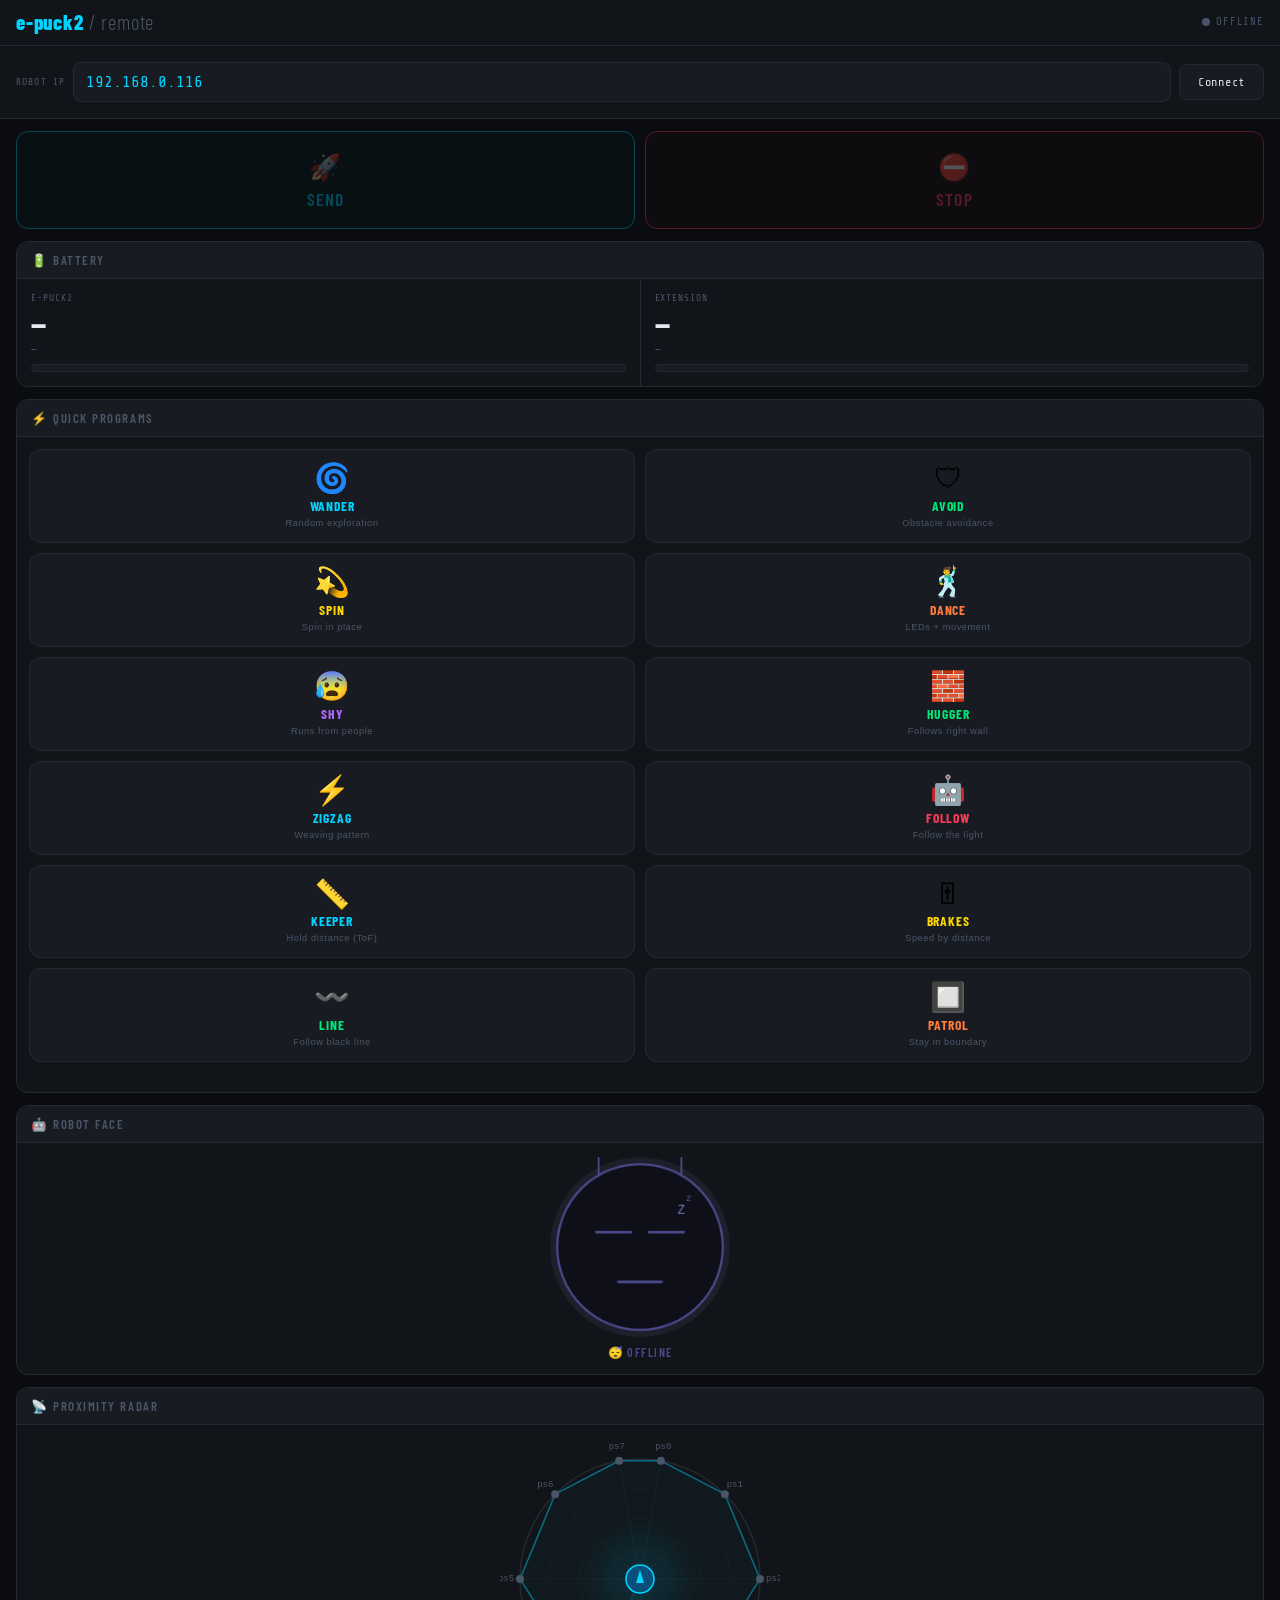
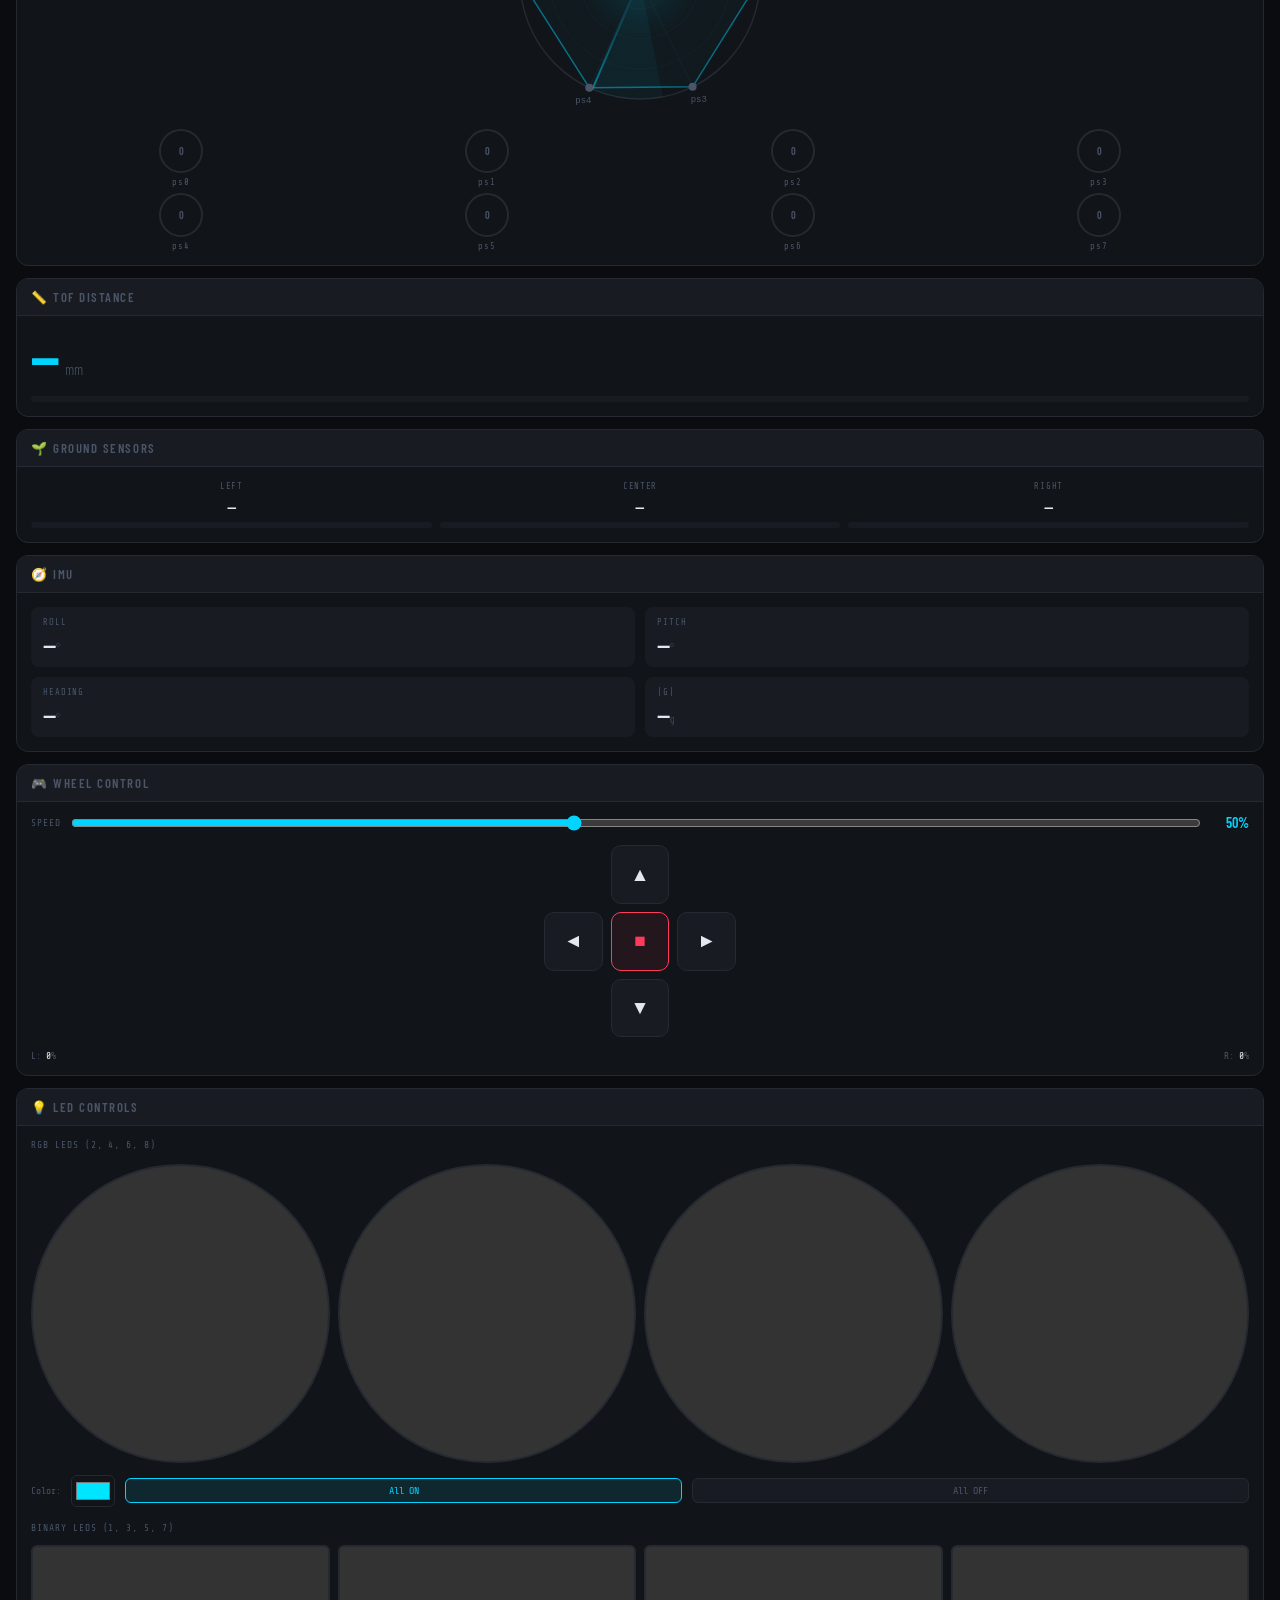
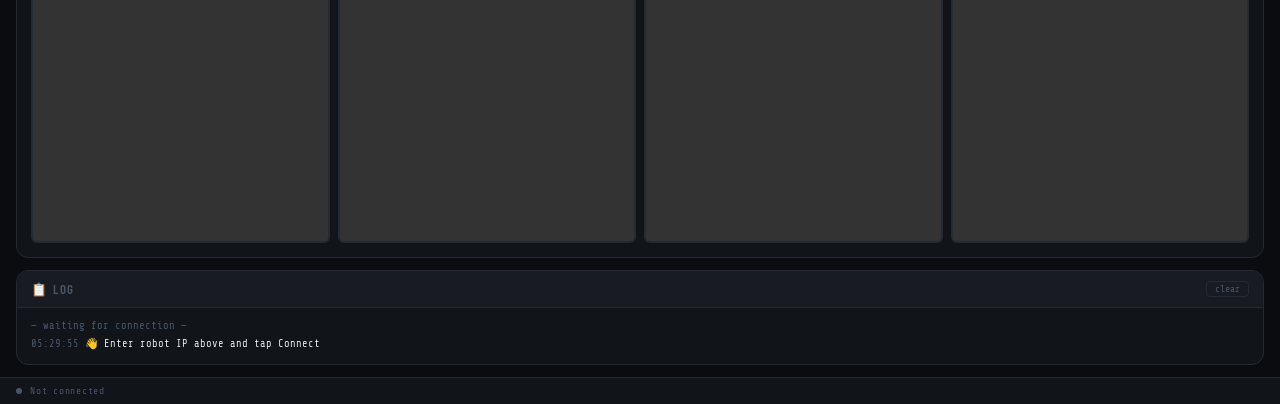
==== robot/blocky/mobile.html @ 59d9efe3 "Initial upload: robot code, poster and QR labels" ====
<!DOCTYPE html>
<html lang="en">
<head>
<meta charset="UTF-8">
<meta name="viewport" content="width=device-width, initial-scale=1.0, maximum-scale=1.0, user-scalable=no">
<meta name="mobile-web-app-capable" content="yes">
<title>e-puck2 Remote</title>
<link href="https://fonts.googleapis.com/css2?family=Share+Tech+Mono&family=Barlow+Condensed:wght@300;600;800&display=swap" rel="stylesheet">
<style>
  *, *::before, *::after { box-sizing: border-box; margin: 0; padding: 0; }

  :root {
    --bg:       #0a0c0f;
    --panel:    #111418;
    --panel2:   #181c22;
    --border:   #252a32;
    --text:     #e2e8f0;
    --muted:    #4a5568;
    --accent:   #00d4ff;
    --green:    #00e87a;
    --red:      #ff3b5c;
    --yellow:   #ffd600;
    --orange:   #ff7c3a;
    --mono:     'Share Tech Mono', monospace;
    --display:  'Barlow Condensed', sans-serif;
  }

  html, body {
    background: var(--bg);
    color: var(--text);
    font-family: var(--mono);
    min-height: 100vh;
    overflow-x: hidden;
    -webkit-tap-highlight-color: transparent;
  }

  /* ── Header ── */
  header {
    background: var(--panel);
    border-bottom: 1px solid var(--border);
    padding: 12px 16px;
    display: flex;
    align-items: center;
    gap: 10px;
    position: sticky;
    top: 0;
    z-index: 100;
  }
  .logo {
    font-family: var(--display);
    font-weight: 800;
    font-size: 1.3rem;
    color: var(--accent);
    letter-spacing: 0.04em;
    line-height: 1;
  }
  .logo span { color: var(--muted); font-weight: 300; }
  .header-status {
    margin-left: auto;
    display: flex;
    align-items: center;
    gap: 6px;
    font-size: 0.65rem;
    color: var(--muted);
    letter-spacing: 0.08em;
  }
  .status-dot {
    width: 8px; height: 8px;
    border-radius: 50%;
    background: var(--muted);
    transition: background 0.3s;
  }
  .status-dot.connected { background: var(--green); box-shadow: 0 0 6px var(--green); }
  .status-dot.connecting { background: var(--yellow); animation: pulse 0.8s infinite; }
  .status-dot.error { background: var(--red); }

  @keyframes pulse { 0%,100%{opacity:1} 50%{opacity:0.3} }

  /* ── Connect section ── */
  .connect-section {
    padding: 16px;
    background: var(--panel);
    border-bottom: 1px solid var(--border);
  }
  .ip-row {
    display: flex;
    gap: 8px;
    align-items: center;
  }
  .ip-label {
    font-size: 0.6rem;
    color: var(--muted);
    letter-spacing: 0.12em;
    text-transform: uppercase;
    white-space: nowrap;
  }
  .ip-input {
    flex: 1;
    background: var(--panel2);
    border: 1px solid var(--border);
    color: var(--accent);
    font-family: var(--mono);
    font-size: 1rem;
    padding: 10px 12px;
    border-radius: 8px;
    outline: none;
    min-width: 0;
  }
  .ip-input:focus { border-color: var(--accent); }

  .connect-btn {
    padding: 10px 18px;
    border-radius: 8px;
    border: 1px solid var(--border);
    background: var(--panel2);
    color: var(--text);
    font-family: var(--mono);
    font-size: 0.75rem;
    cursor: pointer;
    white-space: nowrap;
    transition: all 0.15s;
    letter-spacing: 0.06em;
  }
  .connect-btn:active { transform: scale(0.96); }
  .connect-btn.connected {
    background: rgba(0,232,122,0.12);
    border-color: var(--green);
    color: var(--green);
  }
  .connect-btn.connecting {
    background: rgba(255,214,0,0.1);
    border-color: var(--yellow);
    color: var(--yellow);
  }
  .connect-btn.error {
    background: rgba(255,59,92,0.1);
    border-color: var(--red);
    color: var(--red);
  }

  /* ── Main content ── */
  .main { padding: 12px 16px; display: flex; flex-direction: column; gap: 12px; }

  /* ── Action buttons ── */
  .action-row {
    display: grid;
    grid-template-columns: 1fr 1fr;
    gap: 10px;
  }
  .action-btn {
    padding: 18px 12px;
    border-radius: 12px;
    border: 1px solid var(--border);
    background: var(--panel);
    color: var(--text);
    font-family: var(--display);
    font-weight: 600;
    font-size: 1.1rem;
    letter-spacing: 0.06em;
    text-transform: uppercase;
    cursor: pointer;
    display: flex;
    flex-direction: column;
    align-items: center;
    gap: 6px;
    transition: all 0.12s;
    -webkit-tap-highlight-color: transparent;
  }
  .action-btn:active { transform: scale(0.95); }
  .action-btn .icon { font-size: 1.6rem; }
  .action-btn.send {
    background: rgba(0,212,255,0.08);
    border-color: var(--accent);
    color: var(--accent);
  }
  .action-btn.stop {
    background: rgba(255,59,92,0.08);
    border-color: var(--red);
    color: var(--red);
  }
  .action-btn.run {
    background: rgba(0,232,122,0.08);
    border-color: var(--green);
    color: var(--green);
  }
  .action-btn:disabled {
    opacity: 0.3;
    pointer-events: none;
  }

  /* ── Section card ── */
  .card {
    background: var(--panel);
    border: 1px solid var(--border);
    border-radius: 12px;
    overflow: hidden;
  }
  .card-header {
    padding: 10px 14px;
    background: var(--panel2);
    border-bottom: 1px solid var(--border);
    font-family: var(--display);
    font-weight: 600;
    font-size: 0.8rem;
    letter-spacing: 0.12em;
    text-transform: uppercase;
    color: var(--muted);
    display: flex;
    align-items: center;
    gap: 8px;
  }
  .card-header .live-badge {
    margin-left: auto;
    font-size: 0.55rem;
    padding: 2px 6px;
    border-radius: 4px;
    background: rgba(0,232,122,0.15);
    color: var(--green);
    border: 1px solid rgba(0,232,122,0.3);
    letter-spacing: 0.1em;
    display: none;
  }
  .card-header .live-badge.visible { display: block; }

  /* ── Battery ── */
  .battery-row {
    display: grid;
    grid-template-columns: 1fr 1fr;
    gap: 1px;
    background: var(--border);
  }
  .battery-cell {
    background: var(--panel);
    padding: 14px;
    display: flex;
    flex-direction: column;
    gap: 8px;
  }
  .battery-label {
    font-size: 0.6rem;
    color: var(--muted);
    letter-spacing: 0.1em;
    text-transform: uppercase;
  }
  .battery-bar-wrap {
    height: 8px;
    background: var(--panel2);
    border-radius: 4px;
    overflow: hidden;
    border: 1px solid var(--border);
  }
  .battery-bar {
    height: 100%;
    border-radius: 4px;
    transition: width 0.5s, background 0.5s;
    background: var(--green);
  }
  .battery-pct {
    font-family: var(--display);
    font-weight: 800;
    font-size: 1.6rem;
    line-height: 1;
    color: var(--text);
  }
  .battery-volt {
    font-size: 0.65rem;
    color: var(--muted);
  }

  /* ── Proximity sensors ── */
  .ps-grid {
    padding: 14px;
    display: grid;
    grid-template-columns: repeat(4, 1fr);
    gap: 8px;
  }
  .ps-cell {
    display: flex;
    flex-direction: column;
    align-items: center;
    gap: 4px;
  }
  .ps-label {
    font-size: 0.55rem;
    color: var(--muted);
    letter-spacing: 0.08em;
  }
  .ps-ring {
    width: 44px; height: 44px;
    border-radius: 50%;
    border: 2px solid var(--border);
    display: flex;
    align-items: center;
    justify-content: center;
    font-size: 0.65rem;
    font-family: var(--display);
    font-weight: 600;
    transition: border-color 0.2s, background 0.2s, color 0.2s, box-shadow 0.2s;
    color: var(--muted);
    position: relative;
  }
  .ps-ring.low  {
    border-color: var(--border);
    color: var(--muted);
    background: transparent;
  }
  .ps-ring.med  {
    border-color: var(--yellow);
    color: var(--yellow);
    background: rgba(255,214,0,0.08);
    box-shadow: 0 0 8px rgba(255,214,0,0.25);
  }
  .ps-ring.high {
    border-color: var(--red);
    color: var(--red);
    background: rgba(255,59,92,0.15);
    box-shadow: 0 0 12px rgba(255,59,92,0.4);
  }

  /* ── ToF ── */
  .tof-display {
    padding: 16px 14px;
    display: flex;
    align-items: baseline;
    gap: 6px;
  }
  .tof-value {
    font-family: var(--display);
    font-weight: 800;
    font-size: 3rem;
    line-height: 1;
    color: var(--accent);
    transition: color 0.3s;
  }
  .tof-value.near { color: var(--red); }
  .tof-value.mid  { color: var(--yellow); }
  .tof-unit {
    font-size: 0.9rem;
    color: var(--muted);
    font-family: var(--display);
    font-weight: 300;
  }
  .tof-bar-wrap {
    margin: 0 14px 14px;
    height: 6px;
    background: var(--panel2);
    border-radius: 3px;
    overflow: hidden;
  }
  .tof-bar {
    height: 100%;
    border-radius: 3px;
    background: var(--accent);
    transition: width 0.2s, background 0.2s;
  }

  /* ── IMU ── */
  .imu-grid {
    padding: 14px;
    display: grid;
    grid-template-columns: 1fr 1fr;
    gap: 10px;
  }
  .imu-cell {
    background: var(--panel2);
    border-radius: 8px;
    padding: 10px 12px;
  }
  .imu-cell-label {
    font-size: 0.55rem;
    color: var(--muted);
    letter-spacing: 0.1em;
    text-transform: uppercase;
    margin-bottom: 4px;
  }
  .imu-cell-val {
    font-family: var(--display);
    font-weight: 600;
    font-size: 1.4rem;
    color: var(--text);
  }
  .imu-cell-val span { font-size: 0.7rem; color: var(--muted); font-weight: 300; }

  /* ── Log ── */
  .log-body {
    padding: 10px 14px;
    font-size: 0.65rem;
    line-height: 1.7;
    max-height: 160px;
    overflow-y: auto;
    color: var(--muted);
  }
  .log-body .log-info   { color: var(--text); }
  .log-body .log-action { color: var(--accent); }
  .log-body .log-warn   { color: var(--red); }
  .log-body .log-ts     { color: var(--muted); margin-right: 6px; }

  /* ── Ground sensors ── */
  .ground-row {
    padding: 14px;
    display: grid;
    grid-template-columns: 1fr 1fr 1fr;
    gap: 8px;
  }
  .ground-cell {
    display: flex;
    flex-direction: column;
    align-items: center;
    gap: 6px;
  }
  .ground-label {
    font-size: 0.55rem;
    color: var(--muted);
    letter-spacing: 0.08em;
    text-transform: uppercase;
  }
  .ground-bar-wrap {
    width: 100%;
    height: 6px;
    background: var(--panel2);
    border-radius: 3px;
    overflow: hidden;
  }
  .ground-bar { height: 100%; border-radius: 3px; background: var(--accent); transition: width 0.2s; }
  .ground-val {
    font-family: var(--display);
    font-weight: 600;
    font-size: 1rem;
    color: var(--text);
  }

  /* ── Status bar ── */
  .status-bar {
    background: var(--panel);
    border-top: 1px solid var(--border);
    padding: 8px 16px;
    font-size: 0.6rem;
    color: var(--muted);
    letter-spacing: 0.08em;
    display: flex;
    align-items: center;
    gap: 8px;
    position: sticky;
    bottom: 0;
  }
  .status-bar .status-text { flex: 1; }
  .status-bar.running { color: var(--green); border-top-color: rgba(0,232,122,0.3); }
  .status-bar.error   { color: var(--red);   border-top-color: rgba(255,59,92,0.3); }

  /* ── Robot SVG indicator ── */
  .robot-viz {
    padding: 14px;
    display: flex;
    justify-content: center;
  }
  .robot-viz svg { width: 120px; height: 120px; }

  /* ── LED circles ── */
  .led-circle {
    width: 100%;
    aspect-ratio: 1;
    border-radius: 50%;
    background: var(--lc);
    border: 2px solid var(--border);
    cursor: pointer;
    transition: background 0.15s, box-shadow 0.15s, transform 0.1s;
    position: relative;
  }
  .led-circle:active { transform: scale(0.9); }
  .led-circle.on {
    border-color: var(--lc);
    box-shadow: 0 0 14px var(--lc), 0 0 4px var(--lc);
  }
  .led-bin { border-radius: 6px; }

  /* ── Tuning panel ── */
  .trow {
    margin-bottom: 10px;
  }
  .tlabel {
    font-size: 0.62rem;
    color: var(--text);
    letter-spacing: 0.06em;
    margin-bottom: 3px;
    display: flex;
    justify-content: space-between;
    align-items: center;
  }
  .tval {
    font-family: var(--display);
    font-weight: 700;
    color: #00e87a;
    font-size: 0.8rem;
  }
  .tslider {
    width: 100%;
    accent-color: #00e87a;
    margin: 2px 0;
  }
  .thint {
    font-size: 0.55rem;
    color: var(--muted);
    letter-spacing: 0.06em;
  }

  /* ── Quick program buttons ── */
  .qbtn {
    background: var(--panel2);
    border: 1px solid var(--border);
    border-radius: 12px;
    padding: 14px 10px;
    cursor: pointer;
    display: flex;
    flex-direction: column;
    align-items: center;
    gap: 4px;
    transition: all 0.12s;
    -webkit-tap-highlight-color: transparent;
    position: relative;
    overflow: hidden;
  }
  .qbtn::before {
    content: '';
    position: absolute;
    inset: 0;
    background: var(--qc);
    opacity: 0;
    transition: opacity 0.12s;
    border-radius: 12px;
  }
  .qbtn:active::before { opacity: 0.12; }
  .qbtn:active { transform: scale(0.95); border-color: var(--qc); }
  .qbtn.running { border-color: var(--qc); box-shadow: 0 0 12px rgba(from var(--qc) r g b / 0.3); }
  .qicon {
    font-size: 1.8rem;
    line-height: 1;
  }
  .qname {
    font-family: var(--display);
    font-weight: 700;
    font-size: 0.85rem;
    letter-spacing: 0.06em;
    color: var(--qc);
    text-transform: uppercase;
  }
  .qdesc {
    font-size: 0.58rem;
    color: var(--muted);
    letter-spacing: 0.06em;
  }

  /* ── D-pad ── */
  .dpad-btn {
    width: 100%; aspect-ratio: 1;
    border-radius: 10px;
    border: 1px solid var(--border);
    background: var(--panel2);
    color: var(--text);
    font-size: 1.2rem;
    cursor: pointer;
    display: flex; align-items: center; justify-content: center;
    transition: all 0.08s;
    -webkit-tap-highlight-color: transparent;
    user-select: none;
  }
  .dpad-btn:active, .dpad-btn.active {
    background: rgba(0,212,255,0.15);
    border-color: var(--accent);
    color: var(--accent);
    transform: scale(0.93);
  }
  .dpad-stop {
    background: rgba(255,59,92,0.08);
    border-color: var(--red);
    color: var(--red);
  }
  .dpad-stop:active {
    background: rgba(255,59,92,0.25);
    border-color: var(--red);
    color: var(--red);
  }
  ::-webkit-scrollbar { width: 3px; }
  ::-webkit-scrollbar-track { background: transparent; }
  ::-webkit-scrollbar-thumb { background: var(--border); border-radius: 2px; }
</style>
</head>
<body>

<header>

  <div>
    <div class="logo">e-puck2 <span>/ remote</span></div>
  </div>
  <div class="header-status">
    <div class="status-dot" id="hdrDot"></div>
    <span id="hdrLabel">OFFLINE</span>
  </div>
</header>

<div class="connect-section">
  <div class="ip-row">
    <span class="ip-label">Robot IP</span>
    <input class="ip-input" id="ipInput" type="text" inputmode="numeric"
           value="192.168.0.116" placeholder="192.168.0.x" />
    <button class="connect-btn" id="connectBtn" onclick="toggleConnect()">Connect</button>
  </div>
</div>

<div class="main">

  <!-- Action buttons -->
  <div class="action-row">
    <button class="action-btn send" id="sendBtn" onclick="sendProgram()" disabled>
      <span class="icon">🚀</span>Send
    </button>
    <button class="action-btn stop" id="stopBtn" onclick="stopRobot()" disabled>
      <span class="icon">⛔</span>Stop
    </button>
  </div>

  <!-- Battery -->
  <div class="card">
    <div class="card-header">
      🔋 Battery
      <span class="live-badge" id="batLive">LIVE</span>
    </div>
    <div class="battery-row">
      <div class="battery-cell">
        <div class="battery-label">e-puck2</div>
        <div class="battery-pct" id="batEpuckPct">—</div>
        <div class="battery-volt" id="batEpuckV">—</div>
        <div class="battery-bar-wrap">
          <div class="battery-bar" id="batEpuckBar" style="width:0%"></div>
        </div>
      </div>
      <div class="battery-cell">
        <div class="battery-label">Extension</div>
        <div class="battery-pct" id="batExtPct">—</div>
        <div class="battery-volt" id="batExtV">—</div>
        <div class="battery-bar-wrap">
          <div class="battery-bar" id="batExtBar" style="width:0%"></div>
        </div>
      </div>
    </div>
  </div>

  <!-- Quick programs -->
  <div class="card">
    <div class="card-header">⚡ Quick Programs</div>
    <div style="padding:12px;display:grid;grid-template-columns:1fr 1fr;gap:10px;">

      <button class="qbtn" onclick="quickRun('wander')" style="--qc:#00d4ff;">
        <span class="qicon">🌀</span>
        <span class="qname">Wander</span>
        <span class="qdesc">Random exploration</span>
      </button>

      <button class="qbtn" onclick="quickRun('avoid')" style="--qc:#00e87a;">
        <span class="qicon">🛡</span>
        <span class="qname">Avoid</span>
        <span class="qdesc">Obstacle avoidance</span>
      </button>

      <button class="qbtn" onclick="quickRun('spin')" style="--qc:#ffd600;">
        <span class="qicon">💫</span>
        <span class="qname">Spin</span>
        <span class="qdesc">Spin in place</span>
      </button>

      <button class="qbtn" onclick="quickRun('dance')" style="--qc:#ff7c3a;">
        <span class="qicon">🕺</span>
        <span class="qname">Dance</span>
        <span class="qdesc">LEDs + movement</span>
      </button>

      <button class="qbtn" onclick="quickRun('shy')" style="--qc:#b06bff;">
        <span class="qicon">😰</span>
        <span class="qname">Shy</span>
        <span class="qdesc">Runs from people</span>
      </button>

      <button class="qbtn" onclick="quickRun('hugger')" style="--qc:#00e87a;">
        <span class="qicon">🧱</span>
        <span class="qname">Hugger</span>
        <span class="qdesc">Follows right wall</span>
      </button>

      <button class="qbtn" onclick="quickRun('zigzag')" style="--qc:#00d4ff;">
        <span class="qicon">⚡</span>
        <span class="qname">Zigzag</span>
        <span class="qdesc">Weaving pattern</span>
      </button>

      <button class="qbtn" onclick="quickRun('follow')" style="--qc:#ff3b5c;">
        <span class="qicon">🤖</span>
        <span class="qname">Follow</span>
        <span class="qdesc">Follow the light</span>
      </button>

      <button class="qbtn" onclick="quickRun('distance_keeper')" style="--qc:#00d4ff;">
        <span class="qicon">📏</span>
        <span class="qname">Keeper</span>
        <span class="qdesc">Hold distance (ToF)</span>
      </button>

      <button class="qbtn" onclick="quickRun('speed_controller')" style="--qc:#ffd600;">
        <span class="qicon">🎚</span>
        <span class="qname">Brakes</span>
        <span class="qdesc">Speed by distance</span>
      </button>

      <button class="qbtn" onclick="quickRun('line_follower')" style="--qc:#00e87a;">
        <span class="qicon">〰️</span>
        <span class="qname">Line</span>
        <span class="qdesc">Follow black line</span>
      </button>

      <button class="qbtn" onclick="quickRun('boundary_patrol')" style="--qc:#ff7c3a;">
        <span class="qicon">🔲</span>
        <span class="qname">Patrol</span>
        <span class="qdesc">Stay in boundary</span>
      </button>

    </div>

    <!-- Hugger tuning panel — shown when hugger is active -->
    <div id="huggerTuning" style="margin:0 12px 12px;background:var(--panel2);border:1px solid rgba(0,232,122,0.25);border-radius:10px;padding:12px;display:none;">
      <div style="font-family:var(--display);font-weight:700;font-size:0.7rem;color:#00e87a;letter-spacing:0.1em;margin-bottom:10px;">🧱 HUGGER TUNING</div>

      <div class="trow">
        <div class="tlabel">Detection Threshold <span class="tval" id="vWallFound">180</span></div>
        <input type="range" class="tslider" id="sWallFound" min="50" max="600" value="180"
          oninput="document.getElementById('vWallFound').textContent=this.value">
        <div class="thint">ps[2] value to detect wall — lower = more sensitive</div>
      </div>

      <div class="trow">
        <div class="tlabel">Turn Speed <span class="tval" id="vTurnSpeed">55</span>%</div>
        <input type="range" class="tslider" id="sTurnSpeed" min="20" max="90" value="55"
          oninput="document.getElementById('vTurnSpeed').textContent=this.value">
        <div class="thint">speed during turns — lower = smoother corners</div>
      </div>

      <button onclick="restartHugger()"
        style="margin-top:10px;width:100%;background:rgba(0,232,122,0.1);border:1px solid #00e87a;
               color:#00e87a;font-family:var(--mono);font-size:0.7rem;padding:9px;border-radius:8px;cursor:pointer;letter-spacing:0.06em;">
        ▶ RESTART WITH NEW VALUES
      </button>
    </div>

    <div id="qprogStatus" style="padding:0 12px 12px;font-size:0.62rem;color:var(--muted);min-height:18px;"></div>
  </div>

  <!-- Robot face -->
  <div class="card">
    <div class="card-header">🤖 Robot Face</div>
    <div style="padding:14px;display:flex;flex-direction:column;align-items:center;gap:8px;">
      <canvas id="faceCanvas" width="200" height="200" style="width:180px;height:180px;"></canvas>
      <div id="faceMoodLabel" style="font-family:var(--display);font-weight:600;font-size:0.75rem;letter-spacing:0.12em;text-transform:uppercase;color:var(--muted);">IDLE</div>
    </div>
  </div>

  <!-- Radar view -->
  <div class="card">
    <div class="card-header">
      📡 Proximity Radar
      <span class="live-badge" id="psLive">LIVE</span>
    </div>
    <div style="padding:14px;display:flex;flex-direction:column;align-items:center;gap:10px;">
      <canvas id="radarCanvas" width="280" height="280" style="width:100%;max-width:280px;"></canvas>
      <!-- Raw values below radar -->
      <div id="psGrid" style="display:grid;grid-template-columns:repeat(4,1fr);gap:6px;width:100%;"></div>
    </div>
  </div>

  <!-- ToF -->
  <div class="card">
    <div class="card-header">
      📏 ToF Distance
      <span class="live-badge" id="tofLive">LIVE</span>
    </div>
    <div class="tof-display">
      <div class="tof-value" id="tofVal">—</div>
      <div class="tof-unit">mm</div>
    </div>
    <div class="tof-bar-wrap">
      <div class="tof-bar" id="tofBar" style="width:0%"></div>
    </div>
  </div>

  <!-- Ground sensors -->
  <div class="card">
    <div class="card-header">
      🌱 Ground Sensors
      <span class="live-badge" id="gsLive">LIVE</span>
    </div>
    <div class="ground-row">
      <div class="ground-cell">
        <div class="ground-label">Left</div>
        <div class="ground-val" id="gsL">—</div>
        <div class="ground-bar-wrap"><div class="ground-bar" id="gsBarL" style="width:0%"></div></div>
      </div>
      <div class="ground-cell">
        <div class="ground-label">Center</div>
        <div class="ground-val" id="gsC">—</div>
        <div class="ground-bar-wrap"><div class="ground-bar" id="gsBarC" style="width:0%"></div></div>
      </div>
      <div class="ground-cell">
        <div class="ground-label">Right</div>
        <div class="ground-val" id="gsR">—</div>
        <div class="ground-bar-wrap"><div class="ground-bar" id="gsBarR" style="width:0%"></div></div>
      </div>
    </div>
  </div>

  <!-- IMU -->
  <div class="card">
    <div class="card-header">
      🧭 IMU
      <span class="live-badge" id="imuLive">LIVE</span>
    </div>
    <div class="imu-grid">
      <div class="imu-cell">
        <div class="imu-cell-label">Roll</div>
        <div class="imu-cell-val" id="imuRoll">—<span>°</span></div>
      </div>
      <div class="imu-cell">
        <div class="imu-cell-label">Pitch</div>
        <div class="imu-cell-val" id="imuPitch">—<span>°</span></div>
      </div>
      <div class="imu-cell">
        <div class="imu-cell-label">Heading</div>
        <div class="imu-cell-val" id="imuHeading">—<span>°</span></div>
      </div>
      <div class="imu-cell">
        <div class="imu-cell-label">|g|</div>
        <div class="imu-cell-val" id="imuG">—<span>g</span></div>
      </div>
    </div>
  </div>

  <!-- Wheel control -->
  <div class="card">
    <div class="card-header">🎮 Wheel Control</div>

    <!-- Speed slider -->
    <div style="padding:12px 14px 0;display:flex;align-items:center;gap:10px;">
      <span style="font-size:0.6rem;color:var(--muted);letter-spacing:0.1em;text-transform:uppercase;white-space:nowrap;">Speed</span>
      <input type="range" id="wheelSpeed" min="10" max="100" value="50"
        style="flex:1;accent-color:var(--accent);"
        oninput="document.getElementById('wheelSpeedLbl').textContent=this.value+'%'">
      <span id="wheelSpeedLbl" style="font-family:var(--display);font-weight:600;font-size:0.9rem;color:var(--accent);width:38px;text-align:right;">50%</span>
    </div>

    <!-- D-pad -->
    <div style="padding:14px;display:grid;grid-template-columns:1fr 1fr 1fr;grid-template-rows:1fr 1fr 1fr;gap:8px;max-width:220px;margin:0 auto;">
      <div></div>
      <button class="dpad-btn" id="wFwd"
        ontouchstart="wheelPress('forward');event.preventDefault()"
        ontouchend="wheelRelease();event.preventDefault()"
        onmousedown="wheelPress('forward')" onmouseup="wheelRelease()">▲</button>
      <div></div>

      <button class="dpad-btn" id="wLeft"
        ontouchstart="wheelPress('left');event.preventDefault()"
        ontouchend="wheelRelease();event.preventDefault()"
        onmousedown="wheelPress('left')" onmouseup="wheelRelease()">◄</button>
      <button class="dpad-btn dpad-stop" id="wStop"
        ontouchstart="wheelStop();event.preventDefault()"
        ontouchend="event.preventDefault()"
        onmousedown="wheelStop()">■</button>
      <button class="dpad-btn" id="wRight"
        ontouchstart="wheelPress('right');event.preventDefault()"
        ontouchend="wheelRelease();event.preventDefault()"
        onmousedown="wheelPress('right')" onmouseup="wheelRelease()">►</button>

      <div></div>
      <button class="dpad-btn" id="wBack"
        ontouchstart="wheelPress('backward');event.preventDefault()"
        ontouchend="wheelRelease();event.preventDefault()"
        onmousedown="wheelPress('backward')" onmouseup="wheelRelease()">▼</button>
      <div></div>
    </div>

    <!-- Live readout -->
    <div style="padding:0 14px 14px;display:flex;justify-content:space-between;">
      <span style="font-size:0.6rem;color:var(--muted);">L: <span id="wReadL" style="color:var(--text);">0</span>%</span>
      <span style="font-size:0.6rem;color:var(--muted);">R: <span id="wReadR" style="color:var(--text);">0</span>%</span>
    </div>
  </div>

  <!-- LED Controls -->
  <div class="card">
    <div class="card-header">💡 LED Controls</div>
    <div style="padding:14px;display:flex;flex-direction:column;gap:12px;">

      <!-- RGB LEDs (4 of them) -->
      <div style="font-size:0.6rem;color:var(--muted);letter-spacing:0.1em;text-transform:uppercase;margin-bottom:2px;">RGB LEDs (2, 4, 6, 8)</div>
      <div style="display:grid;grid-template-columns:repeat(4,1fr);gap:8px;">
        <div id="rgbLed0" class="led-circle" onclick="toggleRgbLed(0)" style="--lc:#333;"></div>
        <div id="rgbLed1" class="led-circle" onclick="toggleRgbLed(1)" style="--lc:#333;"></div>
        <div id="rgbLed2" class="led-circle" onclick="toggleRgbLed(2)" style="--lc:#333;"></div>
        <div id="rgbLed3" class="led-circle" onclick="toggleRgbLed(3)" style="--lc:#333;"></div>
      </div>

      <!-- Color picker for RGB -->
      <div style="display:flex;align-items:center;gap:10px;">
        <span style="font-size:0.6rem;color:var(--muted);">Color:</span>
        <input type="color" id="ledColorPicker" value="#00e5ff"
          style="width:44px;height:32px;border:1px solid var(--border);border-radius:6px;background:none;cursor:pointer;padding:2px;">
        <button onclick="setAllRgbLeds()" style="flex:1;background:rgba(0,212,255,0.1);border:1px solid var(--accent);
          color:var(--accent);font-family:var(--mono);font-size:0.62rem;padding:6px;border-radius:6px;cursor:pointer;">
          All ON
        </button>
        <button onclick="allLedsOff()" style="flex:1;background:var(--panel2);border:1px solid var(--border);
          color:var(--muted);font-family:var(--mono);font-size:0.62rem;padding:6px;border-radius:6px;cursor:pointer;">
          All OFF
        </button>
      </div>

      <!-- Binary LEDs (1, 3, 5, 7) -->
      <div style="font-size:0.6rem;color:var(--muted);letter-spacing:0.1em;text-transform:uppercase;margin-top:4px;">Binary LEDs (1, 3, 5, 7)</div>
      <div style="display:grid;grid-template-columns:repeat(4,1fr);gap:8px;">
        <div id="binLed0" class="led-circle led-bin" onclick="toggleBinLed(0)" style="--lc:#333;"></div>
        <div id="binLed1" class="led-circle led-bin" onclick="toggleBinLed(1)" style="--lc:#333;"></div>
        <div id="binLed2" class="led-circle led-bin" onclick="toggleBinLed(2)" style="--lc:#333;"></div>
        <div id="binLed3" class="led-circle led-bin" onclick="toggleBinLed(3)" style="--lc:#333;"></div>
      </div>

    </div>
  </div>

  <div class="card">
    <div class="card-header">
      📋 Log
      <button onclick="document.getElementById('logBody').innerHTML=''"
        style="margin-left:auto;background:none;border:1px solid var(--border);color:var(--muted);
               font-family:var(--mono);font-size:0.6rem;padding:2px 8px;border-radius:4px;cursor:pointer;">
        clear
      </button>
    </div>
    <div class="log-body" id="logBody">
      <span style="color:var(--muted)">— waiting for connection —</span>
    </div>
  </div>

</div><!-- /main -->

<div class="status-bar" id="statusBar">
  <div class="status-dot" id="statusDot" style="width:6px;height:6px;border-radius:50%;background:var(--muted);flex-shrink:0;"></div>
  <div class="status-text" id="statusText">Not connected</div>
</div>

<script>
// ── State ─────────────────────────────────────────────────────────────────
let ws = null;
let wsConnected = false;
let robotRunning = false;
let batTimer = null;

function getRobotBase() {
  const ip = document.getElementById('ipInput').value.trim();
  return 'http://' + ip + ':5000';
}
function getWsUrl() {
  const ip = document.getElementById('ipInput').value.trim();
  return 'ws://' + ip + ':5000/ws';
}

// ── PS grid init (small value labels below radar) ────────────────────────
(function initPsGrid() {
  const labels = ['ps0','ps1','ps2','ps3','ps4','ps5','ps6','ps7'];
  const grid = document.getElementById('psGrid');
  if (!grid) return;
  labels.forEach((l, i) => {
    grid.innerHTML += `
      <div class="ps-cell">
        <div class="ps-ring low" id="ps${i}ring">0</div>
        <div class="ps-label">${l}</div>
      </div>`;
  });
})();

// ── Radar ─────────────────────────────────────────────────────────────────
const PS_ANGLES = [10, 45, 90, 154, 205, 270, 315, 350];
const PS_MAX    = 4000;
let   _psValues = [0,0,0,0,0,0,0,0];
let   _radarAnim = 0;

function drawRadar(ps) {
  const canvas = document.getElementById('radarCanvas');
  if (!canvas) return;
  const ctx = canvas.getContext('2d');
  const W = canvas.width, H = canvas.height;
  const cx = W/2, cy = H/2;
  const R  = Math.min(W,H)/2 - 20;

  ctx.clearRect(0,0,W,H);

  // Background rings
  for (let r = 1; r <= 4; r++) {
    ctx.beginPath();
    ctx.arc(cx, cy, R*r/4, 0, Math.PI*2);
    ctx.strokeStyle = r===4 ? '#252a32' : '#181c22';
    ctx.lineWidth   = r===4 ? 1.5 : 0.8;
    ctx.stroke();
  }

  // Grid spokes
  PS_ANGLES.forEach(deg => {
    const a = (deg-90)*Math.PI/180;
    ctx.beginPath();
    ctx.moveTo(cx, cy);
    ctx.lineTo(cx+Math.cos(a)*R, cy+Math.sin(a)*R);
    ctx.strokeStyle = '#1a1f27';
    ctx.lineWidth = 0.8;
    ctx.stroke();
  });

  // Sweep line
  _radarAnim = (_radarAnim + 1.8) % 360;
  const sa = (_radarAnim-90)*Math.PI/180;
  const sg = ctx.createLinearGradient(cx,cy, cx+Math.cos(sa)*R, cy+Math.sin(sa)*R);
  sg.addColorStop(0, 'rgba(0,212,255,0)');
  sg.addColorStop(1, 'rgba(0,212,255,0.5)');
  ctx.beginPath();
  ctx.moveTo(cx, cy);
  ctx.lineTo(cx+Math.cos(sa)*R, cy+Math.sin(sa)*R);
  ctx.strokeStyle = sg;
  ctx.lineWidth = 2;
  ctx.stroke();

  // Sweep trailing wedge
  ctx.beginPath();
  ctx.moveTo(cx, cy);
  ctx.arc(cx, cy, R, sa-0.6, sa, false);
  ctx.closePath();
  ctx.fillStyle = 'rgba(0,212,255,0.05)';
  ctx.fill();

  // Obstacle polygon
  const pts = PS_ANGLES.map((deg,i) => {
    const norm = Math.min(1, (ps[i]||0)/PS_MAX);
    const dist = R*(1 - norm*0.82);
    const a    = (deg-90)*Math.PI/180;
    return {x: cx+Math.cos(a)*dist, y: cy+Math.sin(a)*dist, norm};
  });

  ctx.beginPath();
  ctx.moveTo(pts[0].x, pts[0].y);
  pts.slice(1).forEach(p => ctx.lineTo(p.x, p.y));
  ctx.closePath();
  const pg = ctx.createRadialGradient(cx,cy,0, cx,cy,R*0.5);
  pg.addColorStop(0, 'rgba(0,212,255,0.15)');
  pg.addColorStop(1, 'rgba(0,212,255,0.03)');
  ctx.fillStyle = pg;
  ctx.fill();
  ctx.strokeStyle = 'rgba(0,212,255,0.45)';
  ctx.lineWidth = 1.5;
  ctx.stroke();

  // Sensor dots
  pts.forEach((pt, i) => {
    const n = pt.norm;
    const color = n < 0.05 ? '#4a5568' : n < 0.25 ? '#00e87a' : n < 0.6 ? '#ffd600' : '#ff3b5c';
    if (n > 0.05) {
      ctx.beginPath();
      ctx.arc(pt.x, pt.y, 8+n*8, 0, Math.PI*2);
      ctx.fillStyle = n>0.6 ? 'rgba(255,59,92,0.15)' : n>0.25 ? 'rgba(255,214,0,0.12)' : 'rgba(0,232,122,0.1)';
      ctx.fill();
    }
    ctx.beginPath();
    ctx.arc(pt.x, pt.y, 4+n*4, 0, Math.PI*2);
    ctx.fillStyle = color;
    ctx.fill();

    // Label
    const la = (PS_ANGLES[i]-90)*Math.PI/180;
    ctx.fillStyle = '#4a5568';
    ctx.font = '9px monospace';
    ctx.textAlign = 'center';
    ctx.textBaseline = 'middle';
    ctx.fillText('ps'+i, cx+Math.cos(la)*(R+14), cy+Math.sin(la)*(R+14));
  });

  // Robot body
  ctx.beginPath();
  ctx.arc(cx, cy, 14, 0, Math.PI*2);
  ctx.fillStyle = '#0a4f7a';
  ctx.fill();
  ctx.strokeStyle = '#00d4ff';
  ctx.lineWidth = 1.5;
  ctx.stroke();
  // Forward arrow
  ctx.beginPath();
  ctx.moveTo(cx, cy-9);
  ctx.lineTo(cx-4, cy+4);
  ctx.lineTo(cx+4, cy+4);
  ctx.closePath();
  ctx.fillStyle = '#00d4ff';
  ctx.fill();
}

// Continuous animation loop
(function radarLoop() {
  drawRadar(_psValues);
  requestAnimationFrame(radarLoop);
})();

// ── Connect ───────────────────────────────────────────────────────────────
async function toggleConnect() {
  if (wsConnected) { disconnectRobot(); return; }
  await connectRobot();
}

async function connectRobot() {
  const btn = document.getElementById('connectBtn');
  const dot = document.getElementById('hdrDot');
  btn.textContent = 'Connecting…';
  btn.className = 'connect-btn connecting';
  dot.className = 'status-dot connecting';
  document.getElementById('hdrLabel').textContent = 'CONNECTING';

  try {
    const controller = new AbortController();
    const tid = setTimeout(() => controller.abort(), 3000);
    let res, data;
    try {
      res = await fetch(getRobotBase() + '/ping', { signal: controller.signal });
      clearTimeout(tid);
      data = await res.json();
    } catch(fetchErr) {
      clearTimeout(tid);
      throw new Error('Fetch failed: ' + fetchErr.message + ' | URL: ' + getRobotBase() + '/ping');
    }
    if (!data.ok) throw new Error('bad ping');
  } catch(e) {
    btn.textContent = 'Unreachable';
    btn.className = 'connect-btn error';
    dot.className = 'status-dot error';
    document.getElementById('hdrLabel').textContent = 'ERROR';
    setStatus('error', e.message);
    addLog('✗ ' + e.message, 'warn');
    setTimeout(() => { btn.textContent = 'Connect'; btn.className = 'connect-btn'; dot.className = 'status-dot'; document.getElementById('hdrLabel').textContent = 'OFFLINE'; }, 5000);
    return;
  }

  ws = new WebSocket(getWsUrl());
  ws.onopen = () => {
    wsConnected = true;
    btn.textContent = '● Connected';
    btn.className = 'connect-btn connected';
    dot.className = 'status-dot connected';
    document.getElementById('hdrLabel').textContent = 'LIVE';
    document.getElementById('sendBtn').disabled = false;
    setStatus('idle', 'Connected — ready');
    addLog('✓ Connected to ' + document.getElementById('ipInput').value, 'info');
    showLiveBadges(true);
    startBatteryPolling();
  };
  ws.onmessage = (evt) => {
    try { handleMsg(JSON.parse(evt.data)); } catch(e) {}
  };
  ws.onclose = () => {
    wsConnected = false;
    robotRunning = false;
    btn.textContent = 'Connect';
    btn.className = 'connect-btn';
    dot.className = 'status-dot';
    document.getElementById('hdrLabel').textContent = 'OFFLINE';
    document.getElementById('sendBtn').disabled = true;
    document.getElementById('stopBtn').disabled = true;
    setStatus('idle', 'Disconnected');
    showLiveBadges(false);
    stopBatteryPolling();
  };
}

function disconnectRobot() {
  if (ws) { ws.close(); ws = null; }
}

// ── Message handler ───────────────────────────────────────────────────────
function handleMsg(msg) {
  if (msg.type === 'ping') return;

  if (msg.type === 'sensors' && msg.data) {
    const d = msg.data;
    if (d.ps)     updatePs(d.ps);
    if (d.ground) updateGround(d.ground);
    if (typeof d.tof_mm !== 'undefined') updateTof(d.tof_mm);
    if (d.imu)    updateImu(d.imu);
    if (d.mag)    updateMag(d.mag);
  }

  if (msg.type === 'status') {
    if (msg.data === 'running') {
      robotRunning = true;
      document.getElementById('stopBtn').disabled = false;
      document.getElementById('sendBtn').disabled = true;
      setStatus('running', '🤖 Running on robot…');
    } else if (msg.data === 'idle' && !robotRunning) {
      document.getElementById('stopBtn').disabled = true;
      document.getElementById('sendBtn').disabled = false;
      setStatus('idle', 'Robot ready');
    } else if (msg.data === 'error') {
      robotRunning = false;
      document.getElementById('stopBtn').disabled = true;
      document.getElementById('sendBtn').disabled = false;
      setStatus('error', '✗ ' + (msg.error || 'Robot error'));
    }
  }

  if (msg.type === 'log' && msg.data) {
    addLog(msg.data, msg.data.startsWith('✗') ? 'warn' : 'action');
  }
}

// ── Sensor updates ────────────────────────────────────────────────────────
function updatePs(ps) {
  _psValues = ps;
  _face.maxPs = Math.max(...ps);   // feed face
  // Update small value rings below radar
  ps.forEach((v, i) => {
    const ring = document.getElementById('ps' + i + 'ring');
    if (!ring) return;
    const pct   = Math.min(100, Math.round(v / 40));
    const level = v > 800 ? 'high' : v > 200 ? 'med' : 'low';
    ring.className = 'ps-ring ' + level;
    ring.textContent = v > 9999 ? '9k+' : v;
    const fillPct = Math.round(pct * 0.45);
    const colors = {
      low:  `rgba(74,85,104,${pct/100*0.6})`,
      med:  `rgba(255,214,0,${pct/100*0.35})`,
      high: `rgba(255,59,92,${pct/100*0.5})`,
    };
    ring.style.background = fillPct > 2
      ? `radial-gradient(circle, ${colors[level]} ${fillPct}%, transparent ${fillPct+10}%)`
      : 'transparent';
  });
}

function updateGround(g) {
  ['L','C','R'].forEach((k, i) => {
    const val = g[i] || 0;
    document.getElementById('gs' + k).textContent = val;
    document.getElementById('gsBar' + k).style.width = Math.min(100, val / 10.23) + '%';
  });
}

function updateTof(mm) {
  _face.tof = mm;   // feed face
  const el = document.getElementById('tofVal');
  const bar = document.getElementById('tofBar');
  if (mm < 0) {
    el.textContent = '—'; el.className = 'tof-value';
    bar.style.width = '0%'; bar.style.background = 'var(--accent)';
    return;
  }
  el.textContent = mm;
  const pct = Math.max(0, Math.min(100, (1300 - mm) / 13));
  bar.style.width = pct + '%';
  if (mm < 150)       { el.className = 'tof-value near'; bar.style.background = 'var(--red)'; }
  else if (mm < 400)  { el.className = 'tof-value mid';  bar.style.background = 'var(--yellow)'; }
  else                { el.className = 'tof-value';      bar.style.background = 'var(--accent)'; }
}

function updateImu(imu) {
  const acc = imu.acc || [0,0,1];
  const roll  = Math.atan2(acc[1], acc[2]) * 180 / Math.PI;
  const pitch = Math.atan2(-acc[0], Math.sqrt(acc[1]*acc[1]+acc[2]*acc[2])) * 180 / Math.PI;
  const g = Math.sqrt(acc[0]*acc[0]+acc[1]*acc[1]+acc[2]*acc[2]);
  _face.roll  = roll;    // feed face
  _face.pitch = pitch;
  document.getElementById('imuRoll').innerHTML  = roll.toFixed(1)  + '<span>°</span>';
  document.getElementById('imuPitch').innerHTML = pitch.toFixed(1) + '<span>°</span>';
  document.getElementById('imuG').innerHTML     = g.toFixed(2)     + '<span>g</span>';
  document.getElementById('imuLive').classList.add('visible');
}

function updateMag(mag) {
  if (typeof mag.heading !== 'undefined') {
    document.getElementById('imuHeading').innerHTML = Math.round(mag.heading) + '<span>°</span>';
  }
}

// ── Battery polling ───────────────────────────────────────────────────────
function startBatteryPolling() {
  fetchBattery();
  batTimer = setInterval(fetchBattery, 15000);
  document.getElementById('batLive').classList.add('visible');
}
function stopBatteryPolling() {
  if (batTimer) { clearInterval(batTimer); batTimer = null; }
  document.getElementById('batLive').classList.remove('visible');
}
async function fetchBattery() {
  try {
    const controller = new AbortController();
    const tid = setTimeout(() => controller.abort(), 3000);
    const res = await fetch(getRobotBase() + '/battery', { signal: controller.signal });
    clearTimeout(tid);
    const d = await res.json();
    if (!d.ok) return;
    // Server returns: {epuck: {voltage, percent}, ext: {voltage, percent}}
    if (d.epuck && d.epuck.percent !== undefined) setBattery('Epuck', d.epuck.percent, d.epuck.voltage);
    if (d.ext   && d.ext.percent   !== undefined) setBattery('Ext',   d.ext.percent,   d.ext.voltage);
  } catch(e) {}
}
function setBattery(id, pct, v) {
  const p = Math.round(pct || 0);
  const color = p > 50 ? 'var(--green)' : p > 20 ? 'var(--yellow)' : 'var(--red)';
  document.getElementById('bat' + id + 'Pct').textContent = p + '%';
  document.getElementById('bat' + id + 'V').textContent   = (v || 0).toFixed(2) + 'V';
  const bar = document.getElementById('bat' + id + 'Bar');
  bar.style.width = p + '%';
  bar.style.background = color;
}

// ── Send / Stop ───────────────────────────────────────────────────────────
async function sendProgram() {
  if (!wsConnected) { addLog('Not connected', 'warn'); return; }
  // Fetch latest program code from the desktop page if available,
  // otherwise show a message directing user to the desktop
  addLog('📲 Use the desktop editor to build & send programs', 'info');
  addLog('💡 This mobile page monitors sensors & stops the robot', 'info');
}

async function stopRobot() {
  try {
    addLog('⛔ Stopping robot…', 'info');
    await fetch(getRobotBase() + '/stop', { method: 'POST' });
    robotRunning = false;
    document.getElementById('stopBtn').disabled = true;
    document.getElementById('sendBtn').disabled = false;
    document.querySelectorAll('.qbtn').forEach(b => b.classList.remove('running'));
    document.getElementById('qprogStatus').textContent = '';
    document.getElementById('huggerTuning').style.display = 'none';
    setStatus('idle', 'Robot stopped');
    // Reset LEDs and speaker after stop
    await fetch(getRobotBase() + '/leds', {
      method: 'POST',
      headers: { 'Content-Type': 'application/json' },
      body: JSON.stringify({
        binary: [0, 0, 0, 0],
        rgb: [[0,0,0],[0,0,0],[0,0,0],[0,0,0]]
      })
    });
    await fetch(getRobotBase() + '/speaker', {
      method: 'POST',
      headers: { 'Content-Type': 'application/json' },
      body: JSON.stringify({ sound: 0 })
    });
  } catch(e) {
    addLog('✗ Stop failed: ' + e.message, 'warn');
  }
}

// ── Live badges ───────────────────────────────────────────────────────────
function showLiveBadges(on) {
  ['psLive','tofLive','gsLive'].forEach(id => {
    document.getElementById(id).classList.toggle('visible', on);
  });
}

// ── Log ───────────────────────────────────────────────────────────────────
function addLog(msg, type) {
  const body = document.getElementById('logBody');
  const ts = new Date().toLocaleTimeString('en', {hour:'2-digit',minute:'2-digit',second:'2-digit',hour12:false});
  const line = document.createElement('div');
  line.innerHTML = '<span class="log-ts">' + ts + '</span>'
    + '<span class="log-' + (type||'info') + '">' + msg + '</span>';
  body.appendChild(line);
  body.scrollTop = body.scrollHeight;
  // keep max 60 lines
  while (body.children.length > 60) body.removeChild(body.firstChild);
}

// ── Status ────────────────────────────────────────────────────────────────
function setStatus(type, text) {
  const bar = document.getElementById('statusBar');
  const dot = document.getElementById('statusDot');
  document.getElementById('statusText').textContent = text;
  bar.className = 'status-bar ' + (type === 'running' ? 'running' : type === 'error' ? 'error' : '');
  const colors = { running: 'var(--green)', error: 'var(--red)', idle: 'var(--muted)' };
  dot.style.background = colors[type] || 'var(--muted)';
}

// ── Quick programs ────────────────────────────────────────────────────────
const PREAMBLE = `
MAX_SPEED = 6.28
CRUISE_SPEED = 0.8 * MAX_SPEED
THRESHOLD = 500.0

timestep = int(robot.getBasicTimeStep())

left_motor = robot.getDevice('left wheel motor')
right_motor = robot.getDevice('right wheel motor')
left_motor.setPosition(float('inf'))
right_motor.setPosition(float('inf'))
left_motor.setVelocity(0.0)
right_motor.setVelocity(0.0)

sensors = []
for i in range(8):
    s = robot.getDevice(f'ps{i}')
    s.enable(timestep)
    sensors.append(s)
`;

const QUICK_PROGRAMS = {

  wander: `
import random
while True:
    ps = [sensors[i].getValue() for i in range(8)]
    if ps[0] > THRESHOLD or ps[7] > THRESHOLD:
        left_motor.setVelocity(-CRUISE_SPEED * 0.5)
        right_motor.setVelocity( CRUISE_SPEED * 0.5)
        robot.step(int(300 + random.random() * 400))
    else:
        spd = CRUISE_SPEED * (0.6 + random.random() * 0.4)
        drift = (random.random() - 0.5) * 0.4
        left_motor.setVelocity(spd * (1 + drift))
        right_motor.setVelocity(spd * (1 - drift))
    robot.step(timestep)
`,

  avoid: `
_BASE = 100
_MAX  = 600.0
while True:
    ps  = [sensors[i].getValue() for i in range(8)]
    sig = [max(0.0, ps[i] - _BASE) / _MAX for i in range(8)]
    _l  = CRUISE_SPEED - 1.5 * CRUISE_SPEED * (sig[0] + 0.5 * sig[1])
    _r  = CRUISE_SPEED - 1.5 * CRUISE_SPEED * (sig[7] + 0.5 * sig[6])
    left_motor.setVelocity(max(-MAX_SPEED, min(MAX_SPEED, _l)))
    right_motor.setVelocity(max(-MAX_SPEED, min(MAX_SPEED, _r)))
    robot.step(timestep)
`,

  spin: `
import math
t = 0
while True:
    spd = MAX_SPEED * 0.7 * math.sin(t * 0.05)
    left_motor.setVelocity(spd)
    right_motor.setVelocity(-spd)
    for i in range(8):
        robot.setBinaryLed(i % 4, 1 if (t // 10) % 2 == 0 else 0)
    t += 1
    robot.step(timestep)
`,

  dance: `
moves = [
    ( 0.8,  0.8, 600),
    (-0.8, -0.8, 400),
    ( 0.8, -0.8, 700),
    (-0.8,  0.8, 700),
    ( 0.6,  0.0, 400),
    ( 0.0,  0.6, 400),
    ( 0.9, -0.9, 800),
]
colors = [(100,0,0),(0,100,0),(0,0,100),(100,50,0),(0,100,80),(80,0,100)]
sounds = [1, 2, 1, 3, 1, 2, 4]
step_i = 0
while True:
    l_pct, r_pct, dur = moves[step_i % len(moves)]
    left_motor.setVelocity(l_pct * MAX_SPEED)
    right_motor.setVelocity(r_pct * MAX_SPEED)
    c = colors[step_i % len(colors)]
    for i in range(4):
        robot.setRgbLed(i, c[0], c[1], c[2])
    for i in range(4):
        robot.setBinaryLed(i, (step_i + i) % 2)
    robot.setSpeaker(sounds[step_i % len(sounds)])
    robot.step(dur)
    step_i += 1
`,

  shy: `
import random
FLEE_SPEED  = MAX_SPEED * 0.9
CALM_SPEED  = MAX_SPEED * 0.3
SHY_THRESH  = 300
FLEE_THRESH = 800

while True:
    ps = [sensors[i].getValue() for i in range(8)]
    front = max(ps[0], ps[7])
    sides = max(ps[1], ps[2], ps[5], ps[6])
    rear  = max(ps[3], ps[4])
    any_ps = max(ps)

    if front > FLEE_THRESH or any_ps > FLEE_THRESH:
        # Panic — flash LEDs red, back away fast, spin away
        for i in range(4):
            robot.setRgbLed(i, 100, 0, 0)
        robot.setBinaryLed(0, 1); robot.setBinaryLed(2, 1)
        robot.setSpeaker(4)
        left_motor.setVelocity(-FLEE_SPEED)
        right_motor.setVelocity(-FLEE_SPEED)
        robot.step(400)
        # Spin away from the threat
        spin_dir = 1 if ps[0] > ps[7] else -1
        left_motor.setVelocity( spin_dir * FLEE_SPEED)
        right_motor.setVelocity(-spin_dir * FLEE_SPEED)
        robot.step(int(300 + random.random() * 400))
        robot.setSpeaker(0)

    elif any_ps > SHY_THRESH:
        # Nervous — slow down, dim yellow LEDs, drift away
        for i in range(4):
            robot.setRgbLed(i, 60, 40, 0)
        robot.setBinaryLed(0, 0); robot.setBinaryLed(2, 0)
        robot.setSpeaker(1)
        left_motor.setVelocity( CALM_SPEED * (1 if ps[7] < ps[0] else -0.3))
        right_motor.setVelocity(CALM_SPEED * (1 if ps[0] < ps[7] else -0.3))
        robot.step(200)
        robot.setSpeaker(0)

    else:
        # Calm — gentle green glow, wander slowly
        for i in range(4):
            robot.setRgbLed(i, 0, 30, 10)
        robot.setBinaryLed(0, 0); robot.setBinaryLed(2, 0)
        drift = (random.random() - 0.5) * 0.6
        left_motor.setVelocity( CALM_SPEED * (1 + drift))
        right_motor.setVelocity(CALM_SPEED * (1 - drift))
        robot.step(timestep)
`,

  hugger: (p) => `
# ── Wall Hugger — bang-bang, 3 states, no blocking loops ─────────────
ACTIV      = ${p.wallFound}
TURN_SPD   = ${p.turnSpeed}
FOUND_WALL = False
TURNING_RIGHT = False

while True:
    ps = [sensors[i].getValue() for i in range(8)]

    if ps[0] > ACTIV or ps[1] > ACTIV:
        # Front wall → turn left, reset turning-right state
        TURNING_RIGHT = False
        for i in range(4): robot.setRgbLed(i, 80, 0, 80)
        left_motor.setVelocity(-TURN_SPD / 100.0 * MAX_SPEED)
        right_motor.setVelocity( TURN_SPD / 100.0 * MAX_SPEED)

    elif TURNING_RIGHT:
        # Turning right to find wall — check if wall reacquired
        if ps[2] > ACTIV or ps[1] > ACTIV:
            TURNING_RIGHT = False
            FOUND_WALL    = True
        else:
            for i in range(4): robot.setRgbLed(i, 80, 40, 0)
            left_motor.setVelocity( TURN_SPD / 100.0 * MAX_SPEED)
            right_motor.setVelocity(0.0)

    elif ps[2] < ACTIV and FOUND_WALL:
        # Wall lost → start turning right
        TURNING_RIGHT = True
        for i in range(4): robot.setRgbLed(i, 80, 40, 0)
        left_motor.setVelocity( TURN_SPD / 100.0 * MAX_SPEED)
        right_motor.setVelocity(0.0)

    else:
        # Wall present or searching → go straight
        if ps[2] > ACTIV:
            FOUND_WALL = True
        for i in range(4): robot.setRgbLed(i, 0, 80, 20)
        left_motor.setVelocity(CRUISE_SPEED)
        right_motor.setVelocity(CRUISE_SPEED)

    robot.step(timestep)
`,

  zigzag: `
import math
t       = 0
PERIOD  = 60      # steps per full left-right cycle
AMPLITUDE = 0.55  # how sharp the zigzag is (0=straight, 1=spinning)
while True:
    ps  = [sensors[i].getValue() for i in range(8)]
    # Emergency avoid if obstacle too close
    if max(ps[0], ps[7]) > 600:
        left_motor.setVelocity(-CRUISE_SPEED * 0.5)
        right_motor.setVelocity( CRUISE_SPEED * 0.5)
        robot.step(300)
        t = 0
    else:
        steer = math.sin(t * 2 * math.pi / PERIOD) * AMPLITUDE
        left_motor.setVelocity( CRUISE_SPEED * (1 + steer))
        right_motor.setVelocity(CRUISE_SPEED * (1 - steer))
        # LEDs cycle colour with the zigzag
        phase = (math.sin(steer * math.pi) + 1) / 2
        r = int(phase * 80)
        b = int((1 - phase) * 80)
        for i in range(4): robot.setRgbLed(i, r, 20, b)
        t += 1
    robot.step(timestep)
`,

  follow: `
import urllib.request as _ur, json as _json
_ur.urlopen('http://localhost:5000/camera/open?device=1')
robot.step(500)
while True:
    try:
        _r = _json.loads(_ur.urlopen('http://localhost:5000/camera/analyze').read())
        bl, br = _r.get('bright_left', 128), _r.get('bright_right', 128)
        diff = bl - br
        if diff > 10:
            left_motor.setVelocity(CRUISE_SPEED * 0.2)
            right_motor.setVelocity(CRUISE_SPEED * 0.8)
        elif diff < -10:
            left_motor.setVelocity(CRUISE_SPEED * 0.8)
            right_motor.setVelocity(CRUISE_SPEED * 0.2)
        else:
            left_motor.setVelocity(CRUISE_SPEED * 0.6)
            right_motor.setVelocity(CRUISE_SPEED * 0.6)
    except:
        pass
    robot.step(timestep)
`,

  distance_keeper: `
_tof = robot.getDevice('tof')
_tof.enable(timestep)
robot.step(timestep)

TARGET_MM = 200
DEAD_ZONE = 30
SPEED_FWD  = 40
SPEED_BACK = -40

while True:
    dist = _tof.getDistance()

    if dist == -1:
        left_motor.setVelocity(SPEED_FWD / 100.0 * MAX_SPEED)
        right_motor.setVelocity(SPEED_FWD / 100.0 * MAX_SPEED)
    elif dist < TARGET_MM - DEAD_ZONE:
        left_motor.setVelocity(SPEED_BACK / 100.0 * MAX_SPEED)
        right_motor.setVelocity(SPEED_BACK / 100.0 * MAX_SPEED)
    elif dist > TARGET_MM + DEAD_ZONE:
        left_motor.setVelocity(SPEED_FWD / 100.0 * MAX_SPEED)
        right_motor.setVelocity(SPEED_FWD / 100.0 * MAX_SPEED)
    else:
        left_motor.setVelocity(0)
        right_motor.setVelocity(0)
    robot.step(timestep)
`,

  speed_controller: `
_tof = robot.getDevice('tof')
_tof.enable(timestep)
robot.step(timestep)

STOP_MM    = 100
FULL_MM    = 600
SPEED_FULL = 70
SPEED_SLOW = 10

while True:
    dist = _tof.getDistance()

    if dist == -1 or dist > FULL_MM:
        spd = SPEED_FULL
    elif dist < STOP_MM:
        spd = 0
    else:
        spd = int(SPEED_SLOW + (dist - STOP_MM) / float(FULL_MM - STOP_MM) * (SPEED_FULL - SPEED_SLOW))

    left_motor.setVelocity(spd / 100.0 * MAX_SPEED)
    right_motor.setVelocity(spd / 100.0 * MAX_SPEED)
    robot.step(timestep)
`,

  line_follower: `
_gs = robot.getDevice('ground_sensor')
THRESHOLD  = 500
SPEED      = 50
SPEED_SLOW = 20
TURN_90_MS = 660    # ms for 90 degree turn — tune if needed

def do_turn(left_pct, right_pct, ms):
    left_motor.setVelocity( left_pct  / 100.0 * MAX_SPEED)
    right_motor.setVelocity(right_pct / 100.0 * MAX_SPEED)
    robot.step(ms)
    left_motor.setVelocity(0)
    right_motor.setVelocity(0)
    robot.step(100)

while True:
    gs_l = _gs.getLeft()
    gs_r = _gs.getRight()
    gs_c = _gs.getCenter()

    corner = gs_l > THRESHOLD and gs_r > THRESHOLD and gs_c > THRESHOLD

    if corner:
        # All sensors lost the tape → corner
        left_motor.setVelocity(0)
        right_motor.setVelocity(0)
        robot.step(200)
        for i in range(4): robot.setRgbLed(i, 0, 80, 80)

        # Try 90 degree right turn
        do_turn(SPEED, -SPEED, TURN_90_MS)

        # Check if on black now
        if _gs.getLeft() < THRESHOLD or _gs.getCenter() < THRESHOLD or _gs.getRight() < THRESHOLD:
            for i in range(4): robot.setRgbLed(i, 0, 80, 20)
        else:
            # Not found — turn 180 degrees left to try other side
            for i in range(4): robot.setRgbLed(i, 80, 40, 0)
            do_turn(-SPEED, SPEED, TURN_90_MS * 2)

    elif gs_l < THRESHOLD and gs_r > THRESHOLD:
        # Drifting right — steer left
        for i in range(4): robot.setRgbLed(i, 0, 0, 80)
        left_motor.setVelocity( SPEED_SLOW / 100.0 * MAX_SPEED)
        right_motor.setVelocity(SPEED      / 100.0 * MAX_SPEED)

    elif gs_r < THRESHOLD and gs_l > THRESHOLD:
        # Drifting left — steer right
        for i in range(4): robot.setRgbLed(i, 0, 0, 80)
        left_motor.setVelocity( SPEED      / 100.0 * MAX_SPEED)
        right_motor.setVelocity(SPEED_SLOW / 100.0 * MAX_SPEED)

    else:
        # Center or both on black — go straight
        for i in range(4): robot.setRgbLed(i, 0, 60, 0)
        left_motor.setVelocity( SPEED / 100.0 * MAX_SPEED)
        right_motor.setVelocity(SPEED / 100.0 * MAX_SPEED)

    robot.step(timestep)
`,

  boundary_patrol: `
import random
_gs = robot.getDevice('ground_sensor')
THRESHOLD  = 500
SPEED      = 50
TURN_SPEED = 50

while True:
    ps  = [sensors[i].getValue() for i in range(8)]
    gs_l = _gs.getLeft()
    gs_r = _gs.getRight()
    gs_c = _gs.getCenter()
    on_dark = gs_l < THRESHOLD or gs_r < THRESHOLD or gs_c < THRESHOLD

    if on_dark:
        # Hit boundary — back up and turn away
        if gs_l < THRESHOLD and gs_r >= THRESHOLD:
            # Dark on left → turn right
            for i in range(4): robot.setRgbLed(i, 80, 0, 0)
            left_motor.setVelocity( SPEED / 100.0 * MAX_SPEED)
            right_motor.setVelocity(-SPEED / 100.0 * MAX_SPEED)
            robot.step(400)
        elif gs_r < THRESHOLD and gs_l >= THRESHOLD:
            # Dark on right → turn left
            for i in range(4): robot.setRgbLed(i, 80, 0, 0)
            left_motor.setVelocity(-SPEED / 100.0 * MAX_SPEED)
            right_motor.setVelocity( SPEED / 100.0 * MAX_SPEED)
            robot.step(400)
        else:
            # Both dark → back up then random turn
            for i in range(4): robot.setRgbLed(i, 80, 0, 0)
            left_motor.setVelocity(-SPEED / 100.0 * MAX_SPEED)
            right_motor.setVelocity(-SPEED / 100.0 * MAX_SPEED)
            robot.step(300)
            turn = 1 if random.random() > 0.5 else -1
            left_motor.setVelocity( turn * TURN_SPEED / 100.0 * MAX_SPEED)
            right_motor.setVelocity(-turn * TURN_SPEED / 100.0 * MAX_SPEED)
            robot.step(int(300 + random.random() * 400))
    elif ps[0] > 500 or ps[7] > 500:
        # Obstacle ahead — turn away
        for i in range(4): robot.setRgbLed(i, 80, 40, 0)
        turn = 1 if ps[7] > ps[0] else -1
        left_motor.setVelocity( turn * TURN_SPEED / 100.0 * MAX_SPEED)
        right_motor.setVelocity(-turn * TURN_SPEED / 100.0 * MAX_SPEED)
        robot.step(300)
    else:
        # All clear — wander forward with slight random drift
        for i in range(4): robot.setRgbLed(i, 0, 60, 10)
        drift = (random.random() - 0.5) * 0.3
        left_motor.setVelocity( SPEED / 100.0 * MAX_SPEED * (1 + drift))
        right_motor.setVelocity(SPEED / 100.0 * MAX_SPEED * (1 - drift))
    robot.step(timestep)
`,

};

async function restartHugger() {
  // Stop current run first, then relaunch with new params
  try {
    await fetch(getRobotBase() + '/stop', { method: 'POST' });
    robotRunning = false;
  } catch(e) {}
  // Small delay to let the robot settle, then restart
  setTimeout(() => quickRun('hugger'), 400);
}

function getHuggerParams() {
  return {
    wallFound:  parseInt(document.getElementById('sWallFound').value),
    turnSpeed:  parseInt(document.getElementById('sTurnSpeed').value),
  };
}

let _activeQBtn = null;

async function quickRun(name) {
  if (!wsConnected) {
    addLog('✗ Not connected — connect to robot first', 'warn');
    return;
  }

  // Build code — hugger uses a function, others use plain strings
  const prog = QUICK_PROGRAMS[name];
  const code = PREAMBLE + (typeof prog === 'function' ? prog(getHuggerParams()) : prog);

  // Show/hide tuning panel
  const tuning = document.getElementById('huggerTuning');
  tuning.style.display = name === 'hugger' ? 'block' : 'none';

  const labels = {wander:'🌀 Wander', avoid:'🛡 Avoid', spin:'💫 Spin', dance:'🕺 Dance', shy:'😰 Shy', hugger:'🧱 Hugger', zigzag:'⚡ Zigzag', follow:'🤖 Follow', distance_keeper:'📏 Keeper', speed_controller:'🎚 Brakes', line_follower:'〰️ Line', boundary_patrol:'🔲 Patrol'};

  // Highlight active button
  document.querySelectorAll('.qbtn').forEach(b => b.classList.remove('running'));
  const btns = document.querySelectorAll('.qbtn');
  btns.forEach(b => { if (b.getAttribute('onclick') === `quickRun('${name}')`) b.classList.add('running'); });

  document.getElementById('qprogStatus').textContent = '📤 Sending ' + (labels[name]||name) + '…';

  try {
    const res  = await fetch(getRobotBase() + '/run', {
      method: 'POST',
      headers: { 'Content-Type': 'application/json' },
      body: JSON.stringify({ code })
    });
    const data = await res.json();
    if (data.ok) {
      robotRunning = true;
      document.getElementById('stopBtn').disabled = false;
      document.getElementById('sendBtn').disabled = true;
      document.getElementById('qprogStatus').textContent = '▶ Running: ' + (labels[name]||name);
      addLog('▶ Quick program: ' + (labels[name]||name), 'action');
    } else {
      document.getElementById('qprogStatus').textContent = '✗ ' + data.error;
      document.querySelectorAll('.qbtn').forEach(b => b.classList.remove('running'));
    }
  } catch(e) {
    document.getElementById('qprogStatus').textContent = '✗ ' + e.message;
    document.querySelectorAll('.qbtn').forEach(b => b.classList.remove('running'));
  }
}

// ── Robot Face ────────────────────────────────────────────────────────────
const _face = {
  mood: 'idle',       // idle, happy, curious, worried, scared, dizzy, sleeping
  blinkT: 0,         // blink timer
  blinking: false,
  roll: 0, pitch: 0, // from IMU
  tof: -1,           // from ToF
  maxPs: 0,          // max proximity reading
  animT: 0,          // general animation timer
  tofAlarm: 0,       // alarm flash timer
};

function _updateFaceMood() {
  const ps  = _face.maxPs;
  const tof = _face.tof;
  const roll  = Math.abs(_face.roll);
  const pitch = Math.abs(_face.pitch);

  if (!wsConnected)            { _face.mood = 'sleeping'; }
  else if (tof > 0 && tof < 100)    { _face.mood = 'scared';  }
  else if (ps > 1500)                { _face.mood = 'scared';  }
  else if (tof > 0 && tof < 250)    { _face.mood = 'worried'; }
  else if (ps > 500)                 { _face.mood = 'worried'; }
  else if (roll > 25 || pitch > 25)  { _face.mood = 'dizzy';   }
  else if (roll > 10 || pitch > 10)  { _face.mood = 'curious'; }
  else                               { _face.mood = 'happy';   }
}

function drawFace() {
  const canvas = document.getElementById('faceCanvas');
  if (!canvas) return;
  const ctx = canvas.getContext('2d');
  const W = canvas.width, H = canvas.height;
  const cx = W/2, cy = H/2;
  const R = Math.min(W,H)/2 - 8;

  _face.animT += 0.04;
  _updateFaceMood();

  ctx.clearRect(0,0,W,H);

  // Body tilt from IMU
  ctx.save();
  ctx.translate(cx, cy);
  const tiltX = Math.max(-0.3, Math.min(0.3, _face.roll  * Math.PI/180 * 0.5));
  const tiltY = Math.max(-0.3, Math.min(0.3, _face.pitch * Math.PI/180 * 0.5));
  ctx.rotate(tiltX);
  ctx.translate(tiltY * 15, 0);

  // ── Head ──
  const mood = _face.mood;

  // Head glow
  const glowColor = mood==='scared' ? 'rgba(255,59,92,0.25)'
    : mood==='worried' ? 'rgba(255,214,0,0.2)'
    : mood==='happy'   ? 'rgba(0,232,122,0.15)'
    : mood==='sleeping'? 'rgba(100,100,150,0.15)'
    : 'rgba(0,212,255,0.12)';
  ctx.beginPath();
  ctx.arc(0, 0, R+8, 0, Math.PI*2);
  ctx.fillStyle = glowColor;
  ctx.fill();

  // Head circle
  const headColor = mood==='scared'  ? '#1a0f0f'
    : mood==='worried' ? '#1a1a0a'
    : mood==='sleeping'? '#0f0f1a'
    : '#0a1628';
  ctx.beginPath();
  ctx.arc(0, 0, R, 0, Math.PI*2);
  ctx.fillStyle = headColor;
  ctx.fill();
  const borderColor = mood==='scared'  ? '#ff3b5c'
    : mood==='worried' ? '#ffd600'
    : mood==='happy'   ? '#00e87a'
    : mood==='sleeping'? '#4a4a8a'
    : '#00d4ff';
  ctx.strokeStyle = borderColor;
  ctx.lineWidth = 2.5;
  ctx.stroke();

  // ── Ears (antenna) ──
  ctx.strokeStyle = borderColor;
  ctx.lineWidth = 2;
  ctx.beginPath(); ctx.moveTo(-R*0.5, -R*0.85); ctx.lineTo(-R*0.5, -R*1.2); ctx.stroke();
  ctx.beginPath(); ctx.moveTo( R*0.5, -R*0.85); ctx.lineTo( R*0.5, -R*1.2); ctx.stroke();
  ctx.beginPath(); ctx.arc(-R*0.5, -R*1.2, 4, 0, Math.PI*2);
  ctx.fillStyle = borderColor; ctx.fill();
  ctx.beginPath(); ctx.arc( R*0.5, -R*1.2, 4, 0, Math.PI*2);
  ctx.fillStyle = borderColor; ctx.fill();

  // ── Eyes ──
  const eyeY = -R*0.18;
  const eyeX = R*0.32;
  const eyeR = R*0.22;

  // Blink logic
  _face.blinkT += 1;
  if (!_face.blinking && _face.blinkT > (mood==='sleeping' ? 30 : 120 + Math.random()*60)) {
    _face.blinking = true; _face.blinkT = 0;
  }
  if (_face.blinking && _face.blinkT > 6) {
    _face.blinking = false; _face.blinkT = 0;
  }
  const blinking = _face.blinking || mood==='sleeping';

  [-1, 1].forEach(side => {
    const ex = side * eyeX;

    if (blinking) {
      // Closed eye — horizontal line
      ctx.beginPath();
      ctx.moveTo(ex - eyeR, eyeY);
      ctx.lineTo(ex + eyeR, eyeY);
      ctx.strokeStyle = borderColor;
      ctx.lineWidth = 3; ctx.stroke();
      return;
    }

    // Eye white/bg
    ctx.beginPath();
    ctx.ellipse(ex, eyeY,
      eyeR,
      mood==='scared' ? eyeR*1.2 : mood==='worried' ? eyeR*0.8 : eyeR*0.95,
      0, 0, Math.PI*2);
    ctx.fillStyle = '#0d2040';
    ctx.fill();
    ctx.strokeStyle = borderColor;
    ctx.lineWidth = 1.5; ctx.stroke();

    // Pupil — moves with tilt
    const pupilOx = Math.max(-eyeR*0.35, Math.min(eyeR*0.35, tiltY*20));
    const pupilOy = Math.max(-eyeR*0.35, Math.min(eyeR*0.35, tiltX*20));
    const pupilR  = mood==='scared' ? eyeR*0.55 : mood==='worried' ? eyeR*0.4 : eyeR*0.45;
    ctx.beginPath();
    ctx.arc(ex + pupilOx, eyeY + pupilOy, pupilR, 0, Math.PI*2);
    ctx.fillStyle = borderColor; ctx.fill();

    // Shine
    ctx.beginPath();
    ctx.arc(ex + pupilOx - pupilR*0.3, eyeY + pupilOy - pupilR*0.3, pupilR*0.25, 0, Math.PI*2);
    ctx.fillStyle = 'rgba(255,255,255,0.7)'; ctx.fill();

    // Worried eyebrow
    if (mood==='worried' || mood==='scared') {
      const brow = mood==='scared' ? -eyeR*0.5 : -eyeR*0.3;
      ctx.beginPath();
      ctx.moveTo(ex - eyeR*0.8, eyeY - eyeR - 4);
      ctx.lineTo(ex + eyeR*0.8, eyeY - eyeR - 4 + side * brow);
      ctx.strokeStyle = borderColor;
      ctx.lineWidth = 2.5; ctx.lineCap='round'; ctx.stroke();
    }
  });

  // ── Mouth ──
  const mouthY = R*0.42;
  const mouthW = R*0.52;
  ctx.lineCap = 'round';
  ctx.lineWidth = 3;
  ctx.strokeStyle = borderColor;

  if (mood === 'happy') {
    // Big smile
    ctx.beginPath();
    ctx.moveTo(-mouthW, mouthY - 4);
    ctx.quadraticCurveTo(0, mouthY + R*0.28, mouthW, mouthY - 4);
    ctx.stroke();
    // Smile dimples
    ctx.beginPath(); ctx.arc(-mouthW, mouthY-4, 3, 0, Math.PI*2);
    ctx.fillStyle = borderColor; ctx.fill();
    ctx.beginPath(); ctx.arc( mouthW, mouthY-4, 3, 0, Math.PI*2);
    ctx.fillStyle = borderColor; ctx.fill();

  } else if (mood === 'worried') {
    // Slight frown
    ctx.beginPath();
    ctx.moveTo(-mouthW, mouthY + 4);
    ctx.quadraticCurveTo(0, mouthY - R*0.1, mouthW, mouthY + 4);
    ctx.stroke();

  } else if (mood === 'scared') {
    // Open O mouth
    ctx.beginPath();
    ctx.ellipse(0, mouthY, mouthW*0.4, R*0.15, 0, 0, Math.PI*2);
    ctx.fillStyle = '#1a0000'; ctx.fill();
    ctx.stroke();

  } else if (mood === 'dizzy') {
    // Wavy line
    ctx.beginPath();
    ctx.moveTo(-mouthW, mouthY);
    ctx.bezierCurveTo(-mouthW*0.5, mouthY-10, mouthW*0.5, mouthY+10, mouthW, mouthY);
    ctx.stroke();
    // X eyes override (dizzy spirals)
    [-1,1].forEach(side => {
      const ex = side * eyeX;
      ctx.strokeStyle = '#ffd600'; ctx.lineWidth = 2.5;
      ctx.beginPath(); ctx.moveTo(ex-8, eyeY-8); ctx.lineTo(ex+8, eyeY+8); ctx.stroke();
      ctx.beginPath(); ctx.moveTo(ex+8, eyeY-8); ctx.lineTo(ex-8, eyeY+8); ctx.stroke();
    });

  } else if (mood === 'sleeping') {
    // Flat line with zzz
    ctx.beginPath();
    ctx.moveTo(-mouthW*0.5, mouthY);
    ctx.lineTo( mouthW*0.5, mouthY);
    ctx.stroke();
    // Z z z floating
    const zOff = (_face.animT * 20) % 30;
    ['Z','z','·'].forEach((z, i) => {
      ctx.font = `${14-i*3}px monospace`;
      ctx.fillStyle = `rgba(150,150,220,${0.8-i*0.25})`;
      ctx.textAlign = 'center';
      ctx.fillText(z, R*0.5 + i*8, -R*0.4 - zOff - i*14);
    });

  } else {
    // Neutral / curious — slight smile
    ctx.beginPath();
    ctx.moveTo(-mouthW*0.7, mouthY);
    ctx.quadraticCurveTo(0, mouthY + R*0.12, mouthW*0.7, mouthY);
    ctx.stroke();
  }

  // ── Mood label ──
  const moodText = {
    happy:'😊 HAPPY', worried:'😟 WORRIED', scared:'😱 ALERT!',
    curious:'🤔 CURIOUS', dizzy:'😵 DIZZY', sleeping:'😴 OFFLINE', idle:'😐 IDLE'
  };
  const moodColors = {
    happy:'#00e87a', worried:'#ffd600', scared:'#ff3b5c',
    curious:'#00d4ff', dizzy:'#ffd600', sleeping:'#4a4a8a', idle:'#4a5568'
  };
  ctx.restore();
  document.getElementById('faceMoodLabel').textContent  = moodText[mood]  || mood.toUpperCase();
  document.getElementById('faceMoodLabel').style.color  = moodColors[mood] || 'var(--muted)';
}

// Animation loop for face
(function faceLoop() {
  drawFace();
  requestAnimationFrame(faceLoop);
})();
let _wheelHoldTimer = null;

// ── LED Controls ─────────────────────────────────────────────────────────
const _rgbState = [[0,0,0],[0,0,0],[0,0,0],[0,0,0]];
const _binState = [0,0,0,0];

function hexToRgb100(hex) {
  return [
    Math.round(parseInt(hex.slice(1,3),16) / 2.55),
    Math.round(parseInt(hex.slice(3,5),16) / 2.55),
    Math.round(parseInt(hex.slice(5,7),16) / 2.55),
  ];
}

function toggleRgbLed(idx) {
  const el  = document.getElementById('rgbLed' + idx);
  const isOn = el.classList.contains('on');
  if (isOn) {
    _rgbState[idx] = [0,0,0];
    el.classList.remove('on');
    el.style.setProperty('--lc','#333');
    el.style.background = '';
  } else {
    const hex = document.getElementById('ledColorPicker').value;
    _rgbState[idx] = hexToRgb100(hex);
    el.classList.add('on');
    el.style.setProperty('--lc', hex);
    el.style.background = hex;
  }
  pushLeds();
}

function toggleBinLed(idx) {
  const el   = document.getElementById('binLed' + idx);
  const isOn = el.classList.contains('on');
  _binState[idx] = isOn ? 0 : 1;
  el.classList.toggle('on', !isOn);
  el.style.setProperty('--lc', isOn ? '#333' : '#ffffff');
  el.style.background = isOn ? '' : '#ffffff';
  pushLeds();
}

function setAllRgbLeds() {
  const hex = document.getElementById('ledColorPicker').value;
  const rgb = hexToRgb100(hex);
  for (let i = 0; i < 4; i++) {
    _rgbState[i] = rgb.slice();
    const el = document.getElementById('rgbLed' + i);
    el.classList.add('on');
    el.style.setProperty('--lc', hex);
    el.style.background = hex;
  }
  pushLeds();
}

function allLedsOff() {
  for (let i = 0; i < 4; i++) {
    _rgbState[i] = [0,0,0];
    _binState[i] = 0;
    const re = document.getElementById('rgbLed' + i);
    re.classList.remove('on');
    re.style.setProperty('--lc','#333');
    re.style.background = '';
    const be = document.getElementById('binLed' + i);
    be.classList.remove('on');
    be.style.setProperty('--lc','#333');
    be.style.background = '';
  }
  pushLeds();
}

async function pushLeds() {
  if (!wsConnected) { addLog('✗ Not connected', 'warn'); return; }
  try {
    await fetch(getRobotBase() + '/leds', {
      method: 'POST',
      headers: { 'Content-Type': 'application/json' },
      body: JSON.stringify({ binary: _binState, rgb: _rgbState })
    });
  } catch(e) {
    addLog('✗ LED error: ' + e.message, 'warn');
  }
}
let _wheelActive = null;

function getWheelSpeed() {
  return parseInt(document.getElementById('wheelSpeed').value);
}

function wheelPress(dir) {
  clearTimeout(_wheelHoldTimer);
  _wheelActive = dir;
  const btns = {forward:'wFwd', backward:'wBack', left:'wLeft', right:'wRight'};
  Object.keys(btns).forEach(d => {
    const b = document.getElementById(btns[d]);
    if (b) b.classList.toggle('active', d === dir);
  });
  const s = getWheelSpeed();
  let l = 0, r = 0;
  switch(dir) {
    case 'forward':  l =  s; r =  s; break;
    case 'backward': l = -s; r = -s; break;
    case 'left':     l = -s; r =  s; break;
    case 'right':    l =  s; r = -s; break;
  }
  pushMotors(l, r);
}

function wheelRelease() {
  clearTimeout(_wheelHoldTimer);
  _wheelHoldTimer = setTimeout(() => wheelStop(), 100);
}

function wheelStop() {
  _wheelActive = null;
  ['wFwd','wBack','wLeft','wRight'].forEach(id => {
    const b = document.getElementById(id);
    if (b) b.classList.remove('active');
  });
  pushMotors(0, 0);
}

async function pushMotors(left, right) {
  document.getElementById('wReadL').textContent = left;
  document.getElementById('wReadR').textContent = right;
  if (!wsConnected) return;
  try {
    await fetch(getRobotBase() + '/motors', {
      method: 'POST',
      headers: { 'Content-Type': 'application/json' },
      body: JSON.stringify({ left, right })
    });
  } catch(e) {
    addLog('✗ Motor error: ' + e.message, 'warn');
  }
}

// ── Init ──────────────────────────────────────────────────────────────────
addLog('👋 Enter robot IP above and tap Connect', 'info');
</script>
</body>
</html>
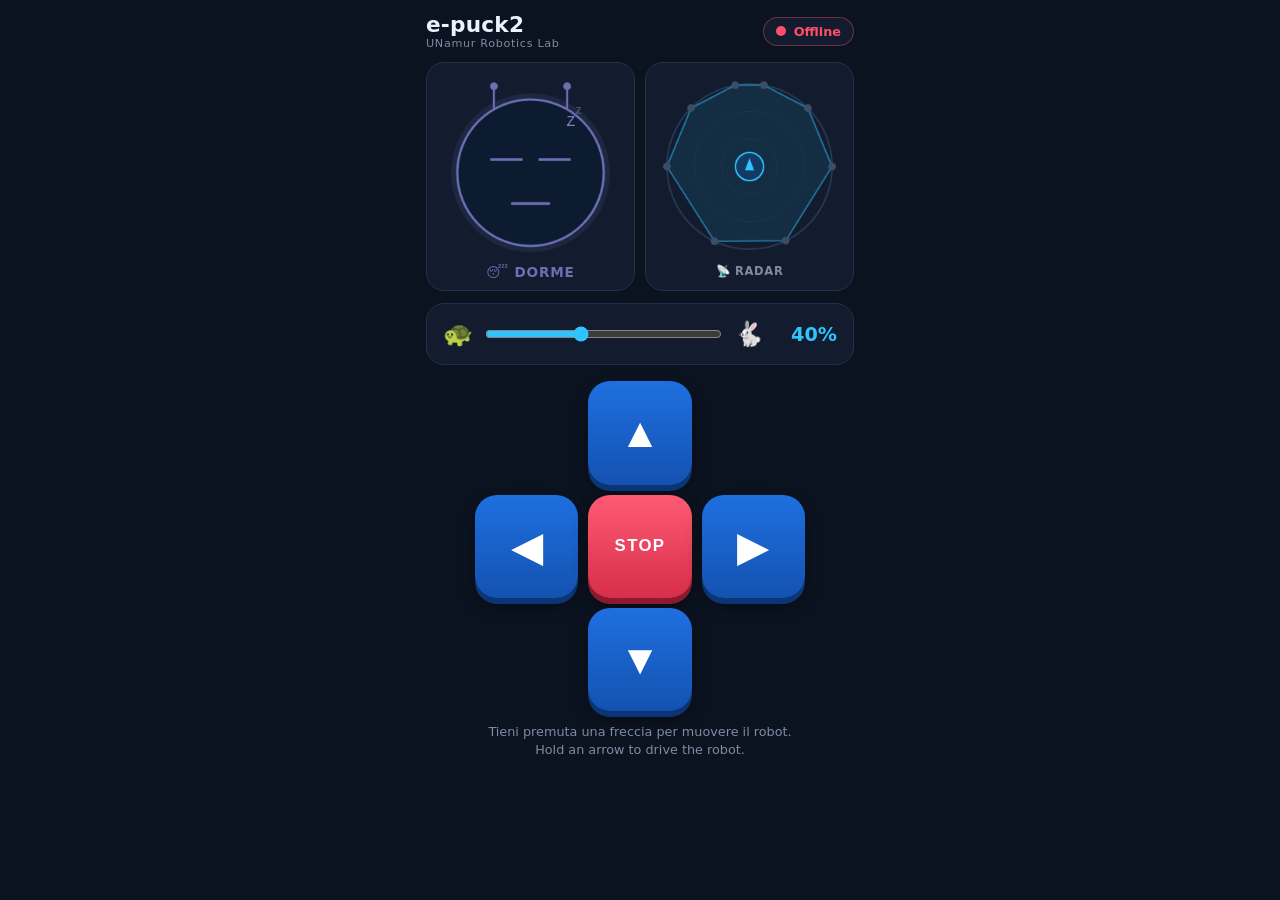
==== commit 7544fb5b: "Kids' remote control page; keep full version as mobile-full.html" ====
--- a/robot/blocky/mobile.html
+++ b/robot/blocky/mobile.html
@@ -1,2247 +1,508 @@
 <!DOCTYPE html>
-<html lang="en">
+<html lang="it">
 <head>
 <meta charset="UTF-8">
 <meta name="viewport" content="width=device-width, initial-scale=1.0, maximum-scale=1.0, user-scalable=no">
-<meta name="mobile-web-app-capable" content="yes">
-<title>e-puck2 Remote</title>
-<link href="https://fonts.googleapis.com/css2?family=Share+Tech+Mono&family=Barlow+Condensed:wght@300;600;800&display=swap" rel="stylesheet">
+<meta name="theme-color" content="#0b1320">
+<title>e-puck2 · Remote</title>
+<!--
+  Kids' remote control for Maker Faire Rome 2026 — UNamur Robotics Lab.
+  Only: robot face, proximity radar, arrows, speed slider, STOP.
+  No pre-programmed demos, no LEDs/camera/raw sensor panels.
+  Connects automatically to the robot that served this page.
+  The full version of this page is kept as mobile-full.html.
+-->
 <style>
-  *, *::before, *::after { box-sizing: border-box; margin: 0; padding: 0; }
-
   :root {
-    --bg:       #0a0c0f;
-    --panel:    #111418;
-    --panel2:   #181c22;
-    --border:   #252a32;
-    --text:     #e2e8f0;
-    --muted:    #4a5568;
-    --accent:   #00d4ff;
-    --green:    #00e87a;
-    --red:      #ff3b5c;
-    --yellow:   #ffd600;
-    --orange:   #ff7c3a;
-    --mono:     'Share Tech Mono', monospace;
-    --display:  'Barlow Condensed', sans-serif;
-  }
-
-  html, body {
+    --bg: #0b1320;
+    --panel: #121c2e;
+    --border: #22314a;
+    --text: #eaf2ff;
+    --muted: #7d8ba3;
+    --accent: #2ec5ff;
+    --green: #22e08a;
+    --yellow: #ffd23f;
+    --red: #ff4d6a;
+  }
+  * { box-sizing: border-box; margin: 0; padding: 0; -webkit-tap-highlight-color: transparent; }
+  html, body { height: 100%; }
+  body {
     background: var(--bg);
     color: var(--text);
-    font-family: var(--mono);
-    min-height: 100vh;
-    overflow-x: hidden;
-    -webkit-tap-highlight-color: transparent;
-  }
-
-  /* ── Header ── */
-  header {
-    background: var(--panel);
-    border-bottom: 1px solid var(--border);
-    padding: 12px 16px;
-    display: flex;
-    align-items: center;
-    gap: 10px;
-    position: sticky;
-    top: 0;
-    z-index: 100;
-  }
-  .logo {
-    font-family: var(--display);
-    font-weight: 800;
-    font-size: 1.3rem;
-    color: var(--accent);
-    letter-spacing: 0.04em;
-    line-height: 1;
-  }
-  .logo span { color: var(--muted); font-weight: 300; }
-  .header-status {
-    margin-left: auto;
-    display: flex;
-    align-items: center;
-    gap: 6px;
-    font-size: 0.65rem;
-    color: var(--muted);
-    letter-spacing: 0.08em;
-  }
-  .status-dot {
-    width: 8px; height: 8px;
-    border-radius: 50%;
-    background: var(--muted);
-    transition: background 0.3s;
-  }
-  .status-dot.connected { background: var(--green); box-shadow: 0 0 6px var(--green); }
-  .status-dot.connecting { background: var(--yellow); animation: pulse 0.8s infinite; }
-  .status-dot.error { background: var(--red); }
-
-  @keyframes pulse { 0%,100%{opacity:1} 50%{opacity:0.3} }
-
-  /* ── Connect section ── */
-  .connect-section {
-    padding: 16px;
-    background: var(--panel);
-    border-bottom: 1px solid var(--border);
-  }
-  .ip-row {
-    display: flex;
-    gap: 8px;
-    align-items: center;
-  }
-  .ip-label {
-    font-size: 0.6rem;
-    color: var(--muted);
-    letter-spacing: 0.12em;
-    text-transform: uppercase;
-    white-space: nowrap;
-  }
-  .ip-input {
-    flex: 1;
-    background: var(--panel2);
-    border: 1px solid var(--border);
-    color: var(--accent);
-    font-family: var(--mono);
-    font-size: 1rem;
-    padding: 10px 12px;
-    border-radius: 8px;
-    outline: none;
-    min-width: 0;
-  }
-  .ip-input:focus { border-color: var(--accent); }
-
-  .connect-btn {
-    padding: 10px 18px;
-    border-radius: 8px;
-    border: 1px solid var(--border);
-    background: var(--panel2);
-    color: var(--text);
-    font-family: var(--mono);
-    font-size: 0.75rem;
-    cursor: pointer;
-    white-space: nowrap;
-    transition: all 0.15s;
-    letter-spacing: 0.06em;
-  }
-  .connect-btn:active { transform: scale(0.96); }
-  .connect-btn.connected {
-    background: rgba(0,232,122,0.12);
-    border-color: var(--green);
-    color: var(--green);
-  }
-  .connect-btn.connecting {
-    background: rgba(255,214,0,0.1);
-    border-color: var(--yellow);
-    color: var(--yellow);
-  }
-  .connect-btn.error {
-    background: rgba(255,59,92,0.1);
-    border-color: var(--red);
-    color: var(--red);
-  }
-
-  /* ── Main content ── */
-  .main { padding: 12px 16px; display: flex; flex-direction: column; gap: 12px; }
-
-  /* ── Action buttons ── */
-  .action-row {
-    display: grid;
-    grid-template-columns: 1fr 1fr;
-    gap: 10px;
-  }
-  .action-btn {
-    padding: 18px 12px;
-    border-radius: 12px;
-    border: 1px solid var(--border);
-    background: var(--panel);
-    color: var(--text);
-    font-family: var(--display);
-    font-weight: 600;
-    font-size: 1.1rem;
-    letter-spacing: 0.06em;
-    text-transform: uppercase;
-    cursor: pointer;
+    font-family: system-ui, -apple-system, "Segoe UI", Roboto, sans-serif;
+    -webkit-user-select: none; user-select: none;
+    touch-action: manipulation;
+    overscroll-behavior: none;
+  }
+  .wrap {
+    max-width: 460px;
+    margin: 0 auto;
+    padding: 12px 16px 24px;
     display: flex;
     flex-direction: column;
-    align-items: center;
-    gap: 6px;
-    transition: all 0.12s;
-    -webkit-tap-highlight-color: transparent;
-  }
-  .action-btn:active { transform: scale(0.95); }
-  .action-btn .icon { font-size: 1.6rem; }
-  .action-btn.send {
-    background: rgba(0,212,255,0.08);
-    border-color: var(--accent);
-    color: var(--accent);
-  }
-  .action-btn.stop {
-    background: rgba(255,59,92,0.08);
-    border-color: var(--red);
-    color: var(--red);
-  }
-  .action-btn.run {
-    background: rgba(0,232,122,0.08);
-    border-color: var(--green);
-    color: var(--green);
-  }
-  .action-btn:disabled {
-    opacity: 0.3;
-    pointer-events: none;
-  }
-
-  /* ── Section card ── */
+    gap: 12px;
+  }
+
+  /* Header */
+  header {
+    display: flex; align-items: center; justify-content: space-between;
+    gap: 10px;
+  }
+  .robot-name { font-size: 1.35rem; font-weight: 800; letter-spacing: 0.01em; }
+  .robot-name small { display: block; font-size: 0.7rem; font-weight: 500; color: var(--muted); letter-spacing: 0.06em; }
+  .conn {
+    display: flex; align-items: center; gap: 8px;
+    padding: 6px 12px; border-radius: 999px;
+    background: var(--panel); border: 1px solid var(--border);
+    font-size: 0.8rem; font-weight: 600; color: var(--muted);
+    white-space: nowrap;
+  }
+  .dot { width: 10px; height: 10px; border-radius: 50%; background: var(--muted); }
+  .conn.ok   { color: var(--green); border-color: rgba(34,224,138,0.4); }
+  .conn.ok .dot { background: var(--green); box-shadow: 0 0 8px var(--green); }
+  .conn.wait .dot { background: var(--yellow); animation: pulse 1s infinite; }
+  .conn.bad  { color: var(--red); border-color: rgba(255,77,106,0.4); }
+  .conn.bad .dot { background: var(--red); }
+  @keyframes pulse { 50% { opacity: 0.3; } }
+
+  /* Manual IP row — only shown if the page wasn't opened from a robot */
+  .ip-row { display: none; gap: 8px; }
+  .ip-row.show { display: flex; }
+  .ip-row input {
+    flex: 1; min-width: 0; font-size: 1rem; padding: 10px 12px; border-radius: 10px;
+    border: 1px solid var(--border); background: var(--panel); color: var(--text);
+  }
+  .ip-row button {
+    padding: 10px 16px; border-radius: 10px; border: 0; font-weight: 700; font-size: 1rem;
+    background: var(--accent); color: #04121f;
+  }
+
+  /* Face + radar */
+  .view {
+    display: grid; grid-template-columns: 1fr 1fr; gap: 10px;
+  }
   .card {
-    background: var(--panel);
-    border: 1px solid var(--border);
-    border-radius: 12px;
-    overflow: hidden;
-  }
-  .card-header {
-    padding: 10px 14px;
-    background: var(--panel2);
-    border-bottom: 1px solid var(--border);
-    font-family: var(--display);
-    font-weight: 600;
-    font-size: 0.8rem;
-    letter-spacing: 0.12em;
-    text-transform: uppercase;
-    color: var(--muted);
-    display: flex;
-    align-items: center;
-    gap: 8px;
-  }
-  .card-header .live-badge {
-    margin-left: auto;
-    font-size: 0.55rem;
-    padding: 2px 6px;
-    border-radius: 4px;
-    background: rgba(0,232,122,0.15);
-    color: var(--green);
-    border: 1px solid rgba(0,232,122,0.3);
-    letter-spacing: 0.1em;
-    display: none;
-  }
-  .card-header .live-badge.visible { display: block; }
-
-  /* ── Battery ── */
-  .battery-row {
+    background: var(--panel); border: 1px solid var(--border); border-radius: 18px;
+    padding: 10px; display: flex; flex-direction: column; align-items: center; gap: 4px;
+  }
+  .card canvas { width: 100%; height: auto; aspect-ratio: 1 / 1; display: block; }
+  .mood { font-size: 0.85rem; font-weight: 700; letter-spacing: 0.06em; min-height: 1.2em; }
+  .card-label { font-size: 0.72rem; color: var(--muted); font-weight: 600; letter-spacing: 0.06em; }
+
+  /* Speed */
+  .speed {
+    background: var(--panel); border: 1px solid var(--border); border-radius: 18px;
+    padding: 12px 16px; display: flex; align-items: center; gap: 12px;
+  }
+  .speed .icon { font-size: 1.5rem; }
+  .speed input[type=range] { flex: 1; height: 36px; accent-color: var(--accent); }
+  .speed .val { font-size: 1.2rem; font-weight: 800; color: var(--accent); width: 3.2em; text-align: right; }
+
+  /* D-pad */
+  .pad {
     display: grid;
-    grid-template-columns: 1fr 1fr;
-    gap: 1px;
-    background: var(--border);
-  }
-  .battery-cell {
-    background: var(--panel);
-    padding: 14px;
-    display: flex;
-    flex-direction: column;
-    gap: 8px;
-  }
-  .battery-label {
-    font-size: 0.6rem;
-    color: var(--muted);
-    letter-spacing: 0.1em;
-    text-transform: uppercase;
-  }
-  .battery-bar-wrap {
-    height: 8px;
-    background: var(--panel2);
-    border-radius: 4px;
-    overflow: hidden;
-    border: 1px solid var(--border);
-  }
-  .battery-bar {
-    height: 100%;
-    border-radius: 4px;
-    transition: width 0.5s, background 0.5s;
-    background: var(--green);
-  }
-  .battery-pct {
-    font-family: var(--display);
-    font-weight: 800;
-    font-size: 1.6rem;
-    line-height: 1;
-    color: var(--text);
-  }
-  .battery-volt {
-    font-size: 0.65rem;
-    color: var(--muted);
-  }
-
-  /* ── Proximity sensors ── */
-  .ps-grid {
-    padding: 14px;
-    display: grid;
-    grid-template-columns: repeat(4, 1fr);
-    gap: 8px;
-  }
-  .ps-cell {
-    display: flex;
-    flex-direction: column;
-    align-items: center;
-    gap: 4px;
-  }
-  .ps-label {
-    font-size: 0.55rem;
-    color: var(--muted);
-    letter-spacing: 0.08em;
-  }
-  .ps-ring {
-    width: 44px; height: 44px;
-    border-radius: 50%;
-    border: 2px solid var(--border);
-    display: flex;
-    align-items: center;
-    justify-content: center;
-    font-size: 0.65rem;
-    font-family: var(--display);
-    font-weight: 600;
-    transition: border-color 0.2s, background 0.2s, color 0.2s, box-shadow 0.2s;
-    color: var(--muted);
-    position: relative;
-  }
-  .ps-ring.low  {
-    border-color: var(--border);
-    color: var(--muted);
-    background: transparent;
-  }
-  .ps-ring.med  {
-    border-color: var(--yellow);
-    color: var(--yellow);
-    background: rgba(255,214,0,0.08);
-    box-shadow: 0 0 8px rgba(255,214,0,0.25);
-  }
-  .ps-ring.high {
-    border-color: var(--red);
-    color: var(--red);
-    background: rgba(255,59,92,0.15);
-    box-shadow: 0 0 12px rgba(255,59,92,0.4);
-  }
-
-  /* ── ToF ── */
-  .tof-display {
-    padding: 16px 14px;
-    display: flex;
-    align-items: baseline;
-    gap: 6px;
-  }
-  .tof-value {
-    font-family: var(--display);
-    font-weight: 800;
-    font-size: 3rem;
-    line-height: 1;
-    color: var(--accent);
-    transition: color 0.3s;
-  }
-  .tof-value.near { color: var(--red); }
-  .tof-value.mid  { color: var(--yellow); }
-  .tof-unit {
-    font-size: 0.9rem;
-    color: var(--muted);
-    font-family: var(--display);
-    font-weight: 300;
-  }
-  .tof-bar-wrap {
-    margin: 0 14px 14px;
-    height: 6px;
-    background: var(--panel2);
-    border-radius: 3px;
-    overflow: hidden;
-  }
-  .tof-bar {
-    height: 100%;
-    border-radius: 3px;
-    background: var(--accent);
-    transition: width 0.2s, background 0.2s;
-  }
-
-  /* ── IMU ── */
-  .imu-grid {
-    padding: 14px;
-    display: grid;
-    grid-template-columns: 1fr 1fr;
+    grid-template-columns: repeat(3, 1fr);
+    grid-template-rows: repeat(3, 1fr);
     gap: 10px;
-  }
-  .imu-cell {
-    background: var(--panel2);
-    border-radius: 8px;
-    padding: 10px 12px;
-  }
-  .imu-cell-label {
-    font-size: 0.55rem;
-    color: var(--muted);
-    letter-spacing: 0.1em;
-    text-transform: uppercase;
-    margin-bottom: 4px;
-  }
-  .imu-cell-val {
-    font-family: var(--display);
-    font-weight: 600;
-    font-size: 1.4rem;
-    color: var(--text);
-  }
-  .imu-cell-val span { font-size: 0.7rem; color: var(--muted); font-weight: 300; }
-
-  /* ── Log ── */
-  .log-body {
-    padding: 10px 14px;
-    font-size: 0.65rem;
-    line-height: 1.7;
-    max-height: 160px;
-    overflow-y: auto;
-    color: var(--muted);
-  }
-  .log-body .log-info   { color: var(--text); }
-  .log-body .log-action { color: var(--accent); }
-  .log-body .log-warn   { color: var(--red); }
-  .log-body .log-ts     { color: var(--muted); margin-right: 6px; }
-
-  /* ── Ground sensors ── */
-  .ground-row {
-    padding: 14px;
-    display: grid;
-    grid-template-columns: 1fr 1fr 1fr;
-    gap: 8px;
-  }
-  .ground-cell {
-    display: flex;
-    flex-direction: column;
-    align-items: center;
-    gap: 6px;
-  }
-  .ground-label {
-    font-size: 0.55rem;
-    color: var(--muted);
-    letter-spacing: 0.08em;
-    text-transform: uppercase;
-  }
-  .ground-bar-wrap {
     width: 100%;
-    height: 6px;
-    background: var(--panel2);
-    border-radius: 3px;
-    overflow: hidden;
-  }
-  .ground-bar { height: 100%; border-radius: 3px; background: var(--accent); transition: width 0.2s; }
-  .ground-val {
-    font-family: var(--display);
-    font-weight: 600;
-    font-size: 1rem;
-    color: var(--text);
-  }
-
-  /* ── Status bar ── */
-  .status-bar {
-    background: var(--panel);
-    border-top: 1px solid var(--border);
-    padding: 8px 16px;
-    font-size: 0.6rem;
-    color: var(--muted);
-    letter-spacing: 0.08em;
-    display: flex;
-    align-items: center;
-    gap: 8px;
-    position: sticky;
-    bottom: 0;
-  }
-  .status-bar .status-text { flex: 1; }
-  .status-bar.running { color: var(--green); border-top-color: rgba(0,232,122,0.3); }
-  .status-bar.error   { color: var(--red);   border-top-color: rgba(255,59,92,0.3); }
-
-  /* ── Robot SVG indicator ── */
-  .robot-viz {
-    padding: 14px;
-    display: flex;
-    justify-content: center;
-  }
-  .robot-viz svg { width: 120px; height: 120px; }
-
-  /* ── LED circles ── */
-  .led-circle {
-    width: 100%;
-    aspect-ratio: 1;
-    border-radius: 50%;
-    background: var(--lc);
-    border: 2px solid var(--border);
-    cursor: pointer;
-    transition: background 0.15s, box-shadow 0.15s, transform 0.1s;
-    position: relative;
-  }
-  .led-circle:active { transform: scale(0.9); }
-  .led-circle.on {
-    border-color: var(--lc);
-    box-shadow: 0 0 14px var(--lc), 0 0 4px var(--lc);
-  }
-  .led-bin { border-radius: 6px; }
-
-  /* ── Tuning panel ── */
-  .trow {
-    margin-bottom: 10px;
-  }
-  .tlabel {
-    font-size: 0.62rem;
-    color: var(--text);
-    letter-spacing: 0.06em;
-    margin-bottom: 3px;
-    display: flex;
-    justify-content: space-between;
-    align-items: center;
-  }
-  .tval {
-    font-family: var(--display);
-    font-weight: 700;
-    color: #00e87a;
-    font-size: 0.8rem;
-  }
-  .tslider {
-    width: 100%;
-    accent-color: #00e87a;
-    margin: 2px 0;
-  }
-  .thint {
-    font-size: 0.55rem;
-    color: var(--muted);
-    letter-spacing: 0.06em;
-  }
-
-  /* ── Quick program buttons ── */
-  .qbtn {
-    background: var(--panel2);
-    border: 1px solid var(--border);
-    border-radius: 12px;
-    padding: 14px 10px;
-    cursor: pointer;
-    display: flex;
-    flex-direction: column;
-    align-items: center;
-    gap: 4px;
-    transition: all 0.12s;
-    -webkit-tap-highlight-color: transparent;
-    position: relative;
-    overflow: hidden;
-  }
-  .qbtn::before {
-    content: '';
-    position: absolute;
-    inset: 0;
-    background: var(--qc);
-    opacity: 0;
-    transition: opacity 0.12s;
-    border-radius: 12px;
-  }
-  .qbtn:active::before { opacity: 0.12; }
-  .qbtn:active { transform: scale(0.95); border-color: var(--qc); }
-  .qbtn.running { border-color: var(--qc); box-shadow: 0 0 12px rgba(from var(--qc) r g b / 0.3); }
-  .qicon {
-    font-size: 1.8rem;
-    line-height: 1;
-  }
-  .qname {
-    font-family: var(--display);
-    font-weight: 700;
-    font-size: 0.85rem;
-    letter-spacing: 0.06em;
-    color: var(--qc);
-    text-transform: uppercase;
-  }
-  .qdesc {
-    font-size: 0.58rem;
-    color: var(--muted);
-    letter-spacing: 0.06em;
-  }
-
-  /* ── D-pad ── */
-  .dpad-btn {
-    width: 100%; aspect-ratio: 1;
-    border-radius: 10px;
-    border: 1px solid var(--border);
-    background: var(--panel2);
-    color: var(--text);
-    font-size: 1.2rem;
-    cursor: pointer;
+    max-width: 330px;
+    aspect-ratio: 1 / 1;
+    margin: 4px auto 0;
+  }
+  .btn {
+    border: 0; border-radius: 22px;
+    background: linear-gradient(180deg, #1f6fe0, #1452b0);
+    color: #fff; font-size: 2.6rem; line-height: 1;
     display: flex; align-items: center; justify-content: center;
-    transition: all 0.08s;
-    -webkit-tap-highlight-color: transparent;
-    user-select: none;
-  }
-  .dpad-btn:active, .dpad-btn.active {
-    background: rgba(0,212,255,0.15);
-    border-color: var(--accent);
-    color: var(--accent);
-    transform: scale(0.93);
-  }
-  .dpad-stop {
-    background: rgba(255,59,92,0.08);
-    border-color: var(--red);
-    color: var(--red);
-  }
-  .dpad-stop:active {
-    background: rgba(255,59,92,0.25);
-    border-color: var(--red);
-    color: var(--red);
-  }
-  ::-webkit-scrollbar { width: 3px; }
-  ::-webkit-scrollbar-track { background: transparent; }
-  ::-webkit-scrollbar-thumb { background: var(--border); border-radius: 2px; }
+    box-shadow: 0 6px 0 #0c3577, 0 8px 16px rgba(0,0,0,0.35);
+    touch-action: none;
+    transition: transform 0.05s, box-shadow 0.05s;
+  }
+  .btn.active, .btn:active {
+    transform: translateY(4px);
+    box-shadow: 0 2px 0 #0c3577, 0 3px 8px rgba(0,0,0,0.35);
+    background: linear-gradient(180deg, #2ec5ff, #1f8fe0);
+  }
+  .btn.stop {
+    background: linear-gradient(180deg, #ff5a74, #d62e4b);
+    box-shadow: 0 6px 0 #8f1a2f, 0 8px 16px rgba(0,0,0,0.35);
+    font-size: 1.05rem; font-weight: 900; letter-spacing: 0.08em;
+  }
+  .btn.stop:active { box-shadow: 0 2px 0 #8f1a2f; }
+  .btn:disabled { opacity: 0.35; }
+  .hint { text-align: center; font-size: 0.8rem; color: var(--muted); line-height: 1.4; }
 </style>
 </head>
 <body>
-
-<header>
-
-  <div>
-    <div class="logo">e-puck2 <span>/ remote</span></div>
+<div class="wrap">
+
+  <header>
+    <div class="robot-name" id="robotName">e-puck2<small>UNamur Robotics Lab</small></div>
+    <div class="conn wait" id="conn"><span class="dot"></span><span id="connText">…</span></div>
+  </header>
+
+  <div class="ip-row" id="ipRow">
+    <input id="ipInput" type="text" inputmode="decimal" placeholder="192.168.0.111">
+    <button onclick="manualConnect()">OK</button>
   </div>
-  <div class="header-status">
-    <div class="status-dot" id="hdrDot"></div>
-    <span id="hdrLabel">OFFLINE</span>
-  </div>
-</header>
-
-<div class="connect-section">
-  <div class="ip-row">
-    <span class="ip-label">Robot IP</span>
-    <input class="ip-input" id="ipInput" type="text" inputmode="numeric"
-           value="192.168.0.116" placeholder="192.168.0.x" />
-    <button class="connect-btn" id="connectBtn" onclick="toggleConnect()">Connect</button>
-  </div>
-</div>
-
-<div class="main">
-
-  <!-- Action buttons -->
-  <div class="action-row">
-    <button class="action-btn send" id="sendBtn" onclick="sendProgram()" disabled>
-      <span class="icon">🚀</span>Send
-    </button>
-    <button class="action-btn stop" id="stopBtn" onclick="stopRobot()" disabled>
-      <span class="icon">⛔</span>Stop
-    </button>
-  </div>
-
-  <!-- Battery -->
-  <div class="card">
-    <div class="card-header">
-      🔋 Battery
-      <span class="live-badge" id="batLive">LIVE</span>
+
+  <div class="view">
+    <div class="card">
+      <canvas id="faceCanvas" width="240" height="240"></canvas>
+      <div class="mood" id="moodLabel">😴</div>
     </div>
-    <div class="battery-row">
-      <div class="battery-cell">
-        <div class="battery-label">e-puck2</div>
-        <div class="battery-pct" id="batEpuckPct">—</div>
-        <div class="battery-volt" id="batEpuckV">—</div>
-        <div class="battery-bar-wrap">
-          <div class="battery-bar" id="batEpuckBar" style="width:0%"></div>
-        </div>
-      </div>
-      <div class="battery-cell">
-        <div class="battery-label">Extension</div>
-        <div class="battery-pct" id="batExtPct">—</div>
-        <div class="battery-volt" id="batExtV">—</div>
-        <div class="battery-bar-wrap">
-          <div class="battery-bar" id="batExtBar" style="width:0%"></div>
-        </div>
-      </div>
+    <div class="card">
+      <canvas id="radarCanvas" width="240" height="240"></canvas>
+      <div class="card-label">📡 RADAR</div>
     </div>
   </div>
 
-  <!-- Quick programs -->
-  <div class="card">
-    <div class="card-header">⚡ Quick Programs</div>
-    <div style="padding:12px;display:grid;grid-template-columns:1fr 1fr;gap:10px;">
-
-      <button class="qbtn" onclick="quickRun('wander')" style="--qc:#00d4ff;">
-        <span class="qicon">🌀</span>
-        <span class="qname">Wander</span>
-        <span class="qdesc">Random exploration</span>
-      </button>
-
-      <button class="qbtn" onclick="quickRun('avoid')" style="--qc:#00e87a;">
-        <span class="qicon">🛡</span>
-        <span class="qname">Avoid</span>
-        <span class="qdesc">Obstacle avoidance</span>
-      </button>
-
-      <button class="qbtn" onclick="quickRun('spin')" style="--qc:#ffd600;">
-        <span class="qicon">💫</span>
-        <span class="qname">Spin</span>
-        <span class="qdesc">Spin in place</span>
-      </button>
-
-      <button class="qbtn" onclick="quickRun('dance')" style="--qc:#ff7c3a;">
-        <span class="qicon">🕺</span>
-        <span class="qname">Dance</span>
-        <span class="qdesc">LEDs + movement</span>
-      </button>
-
-      <button class="qbtn" onclick="quickRun('shy')" style="--qc:#b06bff;">
-        <span class="qicon">😰</span>
-        <span class="qname">Shy</span>
-        <span class="qdesc">Runs from people</span>
-      </button>
-
-      <button class="qbtn" onclick="quickRun('hugger')" style="--qc:#00e87a;">
-        <span class="qicon">🧱</span>
-        <span class="qname">Hugger</span>
-        <span class="qdesc">Follows right wall</span>
-      </button>
-
-      <button class="qbtn" onclick="quickRun('zigzag')" style="--qc:#00d4ff;">
-        <span class="qicon">⚡</span>
-        <span class="qname">Zigzag</span>
-        <span class="qdesc">Weaving pattern</span>
-      </button>
-
-      <button class="qbtn" onclick="quickRun('follow')" style="--qc:#ff3b5c;">
-        <span class="qicon">🤖</span>
-        <span class="qname">Follow</span>
-        <span class="qdesc">Follow the light</span>
-      </button>
-
-      <button class="qbtn" onclick="quickRun('distance_keeper')" style="--qc:#00d4ff;">
-        <span class="qicon">📏</span>
-        <span class="qname">Keeper</span>
-        <span class="qdesc">Hold distance (ToF)</span>
-      </button>
-
-      <button class="qbtn" onclick="quickRun('speed_controller')" style="--qc:#ffd600;">
-        <span class="qicon">🎚</span>
-        <span class="qname">Brakes</span>
-        <span class="qdesc">Speed by distance</span>
-      </button>
-
-      <button class="qbtn" onclick="quickRun('line_follower')" style="--qc:#00e87a;">
-        <span class="qicon">〰️</span>
-        <span class="qname">Line</span>
-        <span class="qdesc">Follow black line</span>
-      </button>
-
-      <button class="qbtn" onclick="quickRun('boundary_patrol')" style="--qc:#ff7c3a;">
-        <span class="qicon">🔲</span>
-        <span class="qname">Patrol</span>
-        <span class="qdesc">Stay in boundary</span>
-      </button>
-
-    </div>
-
-    <!-- Hugger tuning panel — shown when hugger is active -->
-    <div id="huggerTuning" style="margin:0 12px 12px;background:var(--panel2);border:1px solid rgba(0,232,122,0.25);border-radius:10px;padding:12px;display:none;">
-      <div style="font-family:var(--display);font-weight:700;font-size:0.7rem;color:#00e87a;letter-spacing:0.1em;margin-bottom:10px;">🧱 HUGGER TUNING</div>
-
-      <div class="trow">
-        <div class="tlabel">Detection Threshold <span class="tval" id="vWallFound">180</span></div>
-        <input type="range" class="tslider" id="sWallFound" min="50" max="600" value="180"
-          oninput="document.getElementById('vWallFound').textContent=this.value">
-        <div class="thint">ps[2] value to detect wall — lower = more sensitive</div>
-      </div>
-
-      <div class="trow">
-        <div class="tlabel">Turn Speed <span class="tval" id="vTurnSpeed">55</span>%</div>
-        <input type="range" class="tslider" id="sTurnSpeed" min="20" max="90" value="55"
-          oninput="document.getElementById('vTurnSpeed').textContent=this.value">
-        <div class="thint">speed during turns — lower = smoother corners</div>
-      </div>
-
-      <button onclick="restartHugger()"
-        style="margin-top:10px;width:100%;background:rgba(0,232,122,0.1);border:1px solid #00e87a;
-               color:#00e87a;font-family:var(--mono);font-size:0.7rem;padding:9px;border-radius:8px;cursor:pointer;letter-spacing:0.06em;">
-        ▶ RESTART WITH NEW VALUES
-      </button>
-    </div>
-
-    <div id="qprogStatus" style="padding:0 12px 12px;font-size:0.62rem;color:var(--muted);min-height:18px;"></div>
+  <div class="speed">
+    <span class="icon">🐢</span>
+    <input type="range" id="speed" min="20" max="70" step="5" value="40">
+    <span class="icon">🐇</span>
+    <span class="val" id="speedVal">40%</span>
   </div>
 
-  <!-- Robot face -->
-  <div class="card">
-    <div class="card-header">🤖 Robot Face</div>
-    <div style="padding:14px;display:flex;flex-direction:column;align-items:center;gap:8px;">
-      <canvas id="faceCanvas" width="200" height="200" style="width:180px;height:180px;"></canvas>
-      <div id="faceMoodLabel" style="font-family:var(--display);font-weight:600;font-size:0.75rem;letter-spacing:0.12em;text-transform:uppercase;color:var(--muted);">IDLE</div>
-    </div>
+  <div class="pad">
+    <div></div>
+    <button class="btn" data-dir="forward" aria-label="Avanti / Forward">▲</button>
+    <div></div>
+    <button class="btn" data-dir="left" aria-label="Sinistra / Left">◀</button>
+    <button class="btn stop" id="stopBtn" aria-label="Stop">STOP</button>
+    <button class="btn" data-dir="right" aria-label="Destra / Right">▶</button>
+    <div></div>
+    <button class="btn" data-dir="backward" aria-label="Indietro / Back">▼</button>
+    <div></div>
   </div>
 
-  <!-- Radar view -->
-  <div class="card">
-    <div class="card-header">
-      📡 Proximity Radar
-      <span class="live-badge" id="psLive">LIVE</span>
-    </div>
-    <div style="padding:14px;display:flex;flex-direction:column;align-items:center;gap:10px;">
-      <canvas id="radarCanvas" width="280" height="280" style="width:100%;max-width:280px;"></canvas>
-      <!-- Raw values below radar -->
-      <div id="psGrid" style="display:grid;grid-template-columns:repeat(4,1fr);gap:6px;width:100%;"></div>
-    </div>
-  </div>
-
-  <!-- ToF -->
-  <div class="card">
-    <div class="card-header">
-      📏 ToF Distance
-      <span class="live-badge" id="tofLive">LIVE</span>
-    </div>
-    <div class="tof-display">
-      <div class="tof-value" id="tofVal">—</div>
-      <div class="tof-unit">mm</div>
-    </div>
-    <div class="tof-bar-wrap">
-      <div class="tof-bar" id="tofBar" style="width:0%"></div>
-    </div>
-  </div>
-
-  <!-- Ground sensors -->
-  <div class="card">
-    <div class="card-header">
-      🌱 Ground Sensors
-      <span class="live-badge" id="gsLive">LIVE</span>
-    </div>
-    <div class="ground-row">
-      <div class="ground-cell">
-        <div class="ground-label">Left</div>
-        <div class="ground-val" id="gsL">—</div>
-        <div class="ground-bar-wrap"><div class="ground-bar" id="gsBarL" style="width:0%"></div></div>
-      </div>
-      <div class="ground-cell">
-        <div class="ground-label">Center</div>
-        <div class="ground-val" id="gsC">—</div>
-        <div class="ground-bar-wrap"><div class="ground-bar" id="gsBarC" style="width:0%"></div></div>
-      </div>
-      <div class="ground-cell">
-        <div class="ground-label">Right</div>
-        <div class="ground-val" id="gsR">—</div>
-        <div class="ground-bar-wrap"><div class="ground-bar" id="gsBarR" style="width:0%"></div></div>
-      </div>
-    </div>
-  </div>
-
-  <!-- IMU -->
-  <div class="card">
-    <div class="card-header">
-      🧭 IMU
-      <span class="live-badge" id="imuLive">LIVE</span>
-    </div>
-    <div class="imu-grid">
-      <div class="imu-cell">
-        <div class="imu-cell-label">Roll</div>
-        <div class="imu-cell-val" id="imuRoll">—<span>°</span></div>
-      </div>
-      <div class="imu-cell">
-        <div class="imu-cell-label">Pitch</div>
-        <div class="imu-cell-val" id="imuPitch">—<span>°</span></div>
-      </div>
-      <div class="imu-cell">
-        <div class="imu-cell-label">Heading</div>
-        <div class="imu-cell-val" id="imuHeading">—<span>°</span></div>
-      </div>
-      <div class="imu-cell">
-        <div class="imu-cell-label">|g|</div>
-        <div class="imu-cell-val" id="imuG">—<span>g</span></div>
-      </div>
-    </div>
-  </div>
-
-  <!-- Wheel control -->
-  <div class="card">
-    <div class="card-header">🎮 Wheel Control</div>
-
-    <!-- Speed slider -->
-    <div style="padding:12px 14px 0;display:flex;align-items:center;gap:10px;">
-      <span style="font-size:0.6rem;color:var(--muted);letter-spacing:0.1em;text-transform:uppercase;white-space:nowrap;">Speed</span>
-      <input type="range" id="wheelSpeed" min="10" max="100" value="50"
-        style="flex:1;accent-color:var(--accent);"
-        oninput="document.getElementById('wheelSpeedLbl').textContent=this.value+'%'">
-      <span id="wheelSpeedLbl" style="font-family:var(--display);font-weight:600;font-size:0.9rem;color:var(--accent);width:38px;text-align:right;">50%</span>
-    </div>
-
-    <!-- D-pad -->
-    <div style="padding:14px;display:grid;grid-template-columns:1fr 1fr 1fr;grid-template-rows:1fr 1fr 1fr;gap:8px;max-width:220px;margin:0 auto;">
-      <div></div>
-      <button class="dpad-btn" id="wFwd"
-        ontouchstart="wheelPress('forward');event.preventDefault()"
-        ontouchend="wheelRelease();event.preventDefault()"
-        onmousedown="wheelPress('forward')" onmouseup="wheelRelease()">▲</button>
-      <div></div>
-
-      <button class="dpad-btn" id="wLeft"
-        ontouchstart="wheelPress('left');event.preventDefault()"
-        ontouchend="wheelRelease();event.preventDefault()"
-        onmousedown="wheelPress('left')" onmouseup="wheelRelease()">◄</button>
-      <button class="dpad-btn dpad-stop" id="wStop"
-        ontouchstart="wheelStop();event.preventDefault()"
-        ontouchend="event.preventDefault()"
-        onmousedown="wheelStop()">■</button>
-      <button class="dpad-btn" id="wRight"
-        ontouchstart="wheelPress('right');event.preventDefault()"
-        ontouchend="wheelRelease();event.preventDefault()"
-        onmousedown="wheelPress('right')" onmouseup="wheelRelease()">►</button>
-
-      <div></div>
-      <button class="dpad-btn" id="wBack"
-        ontouchstart="wheelPress('backward');event.preventDefault()"
-        ontouchend="wheelRelease();event.preventDefault()"
-        onmousedown="wheelPress('backward')" onmouseup="wheelRelease()">▼</button>
-      <div></div>
-    </div>
-
-    <!-- Live readout -->
-    <div style="padding:0 14px 14px;display:flex;justify-content:space-between;">
-      <span style="font-size:0.6rem;color:var(--muted);">L: <span id="wReadL" style="color:var(--text);">0</span>%</span>
-      <span style="font-size:0.6rem;color:var(--muted);">R: <span id="wReadR" style="color:var(--text);">0</span>%</span>
-    </div>
-  </div>
-
-  <!-- LED Controls -->
-  <div class="card">
-    <div class="card-header">💡 LED Controls</div>
-    <div style="padding:14px;display:flex;flex-direction:column;gap:12px;">
-
-      <!-- RGB LEDs (4 of them) -->
-      <div style="font-size:0.6rem;color:var(--muted);letter-spacing:0.1em;text-transform:uppercase;margin-bottom:2px;">RGB LEDs (2, 4, 6, 8)</div>
-      <div style="display:grid;grid-template-columns:repeat(4,1fr);gap:8px;">
-        <div id="rgbLed0" class="led-circle" onclick="toggleRgbLed(0)" style="--lc:#333;"></div>
-        <div id="rgbLed1" class="led-circle" onclick="toggleRgbLed(1)" style="--lc:#333;"></div>
-        <div id="rgbLed2" class="led-circle" onclick="toggleRgbLed(2)" style="--lc:#333;"></div>
-        <div id="rgbLed3" class="led-circle" onclick="toggleRgbLed(3)" style="--lc:#333;"></div>
-      </div>
-
-      <!-- Color picker for RGB -->
-      <div style="display:flex;align-items:center;gap:10px;">
-        <span style="font-size:0.6rem;color:var(--muted);">Color:</span>
-        <input type="color" id="ledColorPicker" value="#00e5ff"
-          style="width:44px;height:32px;border:1px solid var(--border);border-radius:6px;background:none;cursor:pointer;padding:2px;">
-        <button onclick="setAllRgbLeds()" style="flex:1;background:rgba(0,212,255,0.1);border:1px solid var(--accent);
-          color:var(--accent);font-family:var(--mono);font-size:0.62rem;padding:6px;border-radius:6px;cursor:pointer;">
-          All ON
-        </button>
-        <button onclick="allLedsOff()" style="flex:1;background:var(--panel2);border:1px solid var(--border);
-          color:var(--muted);font-family:var(--mono);font-size:0.62rem;padding:6px;border-radius:6px;cursor:pointer;">
-          All OFF
-        </button>
-      </div>
-
-      <!-- Binary LEDs (1, 3, 5, 7) -->
-      <div style="font-size:0.6rem;color:var(--muted);letter-spacing:0.1em;text-transform:uppercase;margin-top:4px;">Binary LEDs (1, 3, 5, 7)</div>
-      <div style="display:grid;grid-template-columns:repeat(4,1fr);gap:8px;">
-        <div id="binLed0" class="led-circle led-bin" onclick="toggleBinLed(0)" style="--lc:#333;"></div>
-        <div id="binLed1" class="led-circle led-bin" onclick="toggleBinLed(1)" style="--lc:#333;"></div>
-        <div id="binLed2" class="led-circle led-bin" onclick="toggleBinLed(2)" style="--lc:#333;"></div>
-        <div id="binLed3" class="led-circle led-bin" onclick="toggleBinLed(3)" style="--lc:#333;"></div>
-      </div>
-
-    </div>
-  </div>
-
-  <div class="card">
-    <div class="card-header">
-      📋 Log
-      <button onclick="document.getElementById('logBody').innerHTML=''"
-        style="margin-left:auto;background:none;border:1px solid var(--border);color:var(--muted);
-               font-family:var(--mono);font-size:0.6rem;padding:2px 8px;border-radius:4px;cursor:pointer;">
-        clear
-      </button>
-    </div>
-    <div class="log-body" id="logBody">
-      <span style="color:var(--muted)">— waiting for connection —</span>
-    </div>
-  </div>
-
-</div><!-- /main -->
-
-<div class="status-bar" id="statusBar">
-  <div class="status-dot" id="statusDot" style="width:6px;height:6px;border-radius:50%;background:var(--muted);flex-shrink:0;"></div>
-  <div class="status-text" id="statusText">Not connected</div>
+  <p class="hint">Tieni premuta una freccia per muovere il robot.<br>Hold an arrow to drive the robot.</p>
 </div>
 
 <script>
-// ── State ─────────────────────────────────────────────────────────────────
+// ── Robot numbers (see network/robots.md) ───────────────────────────────
+const ROBOT_NUMBERS = {
+  '192.168.0.111': 1,  '192.168.0.113': 2,  '192.168.0.114': 3,
+  '192.168.0.115': 4,  '192.168.0.121': 5,  '192.168.0.118': 6,
+  '192.168.0.112': 12, '192.168.0.116': 16, '192.168.0.124': 24,
+  '192.168.0.125': 25,
+};
+
+// ── Connection ──────────────────────────────────────────────────────────
+// When the page is opened from a robot (QR code), that robot is the target.
+let robotHost = (location.protocol.startsWith('http') && location.hostname) ? location.hostname : '';
 let ws = null;
-let wsConnected = false;
-let robotRunning = false;
-let batTimer = null;
-
-function getRobotBase() {
-  const ip = document.getElementById('ipInput').value.trim();
-  return 'http://' + ip + ':5000';
-}
-function getWsUrl() {
-  const ip = document.getElementById('ipInput').value.trim();
-  return 'ws://' + ip + ':5000/ws';
-}
-
-// ── PS grid init (small value labels below radar) ────────────────────────
-(function initPsGrid() {
-  const labels = ['ps0','ps1','ps2','ps3','ps4','ps5','ps6','ps7'];
-  const grid = document.getElementById('psGrid');
-  if (!grid) return;
-  labels.forEach((l, i) => {
-    grid.innerHTML += `
-      <div class="ps-cell">
-        <div class="ps-ring low" id="ps${i}ring">0</div>
-        <div class="ps-label">${l}</div>
-      </div>`;
-  });
-})();
-
-// ── Radar ─────────────────────────────────────────────────────────────────
-const PS_ANGLES = [10, 45, 90, 154, 205, 270, 315, 350];
-const PS_MAX    = 4000;
-let   _psValues = [0,0,0,0,0,0,0,0];
-let   _radarAnim = 0;
-
-function drawRadar(ps) {
-  const canvas = document.getElementById('radarCanvas');
-  if (!canvas) return;
-  const ctx = canvas.getContext('2d');
-  const W = canvas.width, H = canvas.height;
-  const cx = W/2, cy = H/2;
-  const R  = Math.min(W,H)/2 - 20;
-
-  ctx.clearRect(0,0,W,H);
-
-  // Background rings
-  for (let r = 1; r <= 4; r++) {
-    ctx.beginPath();
-    ctx.arc(cx, cy, R*r/4, 0, Math.PI*2);
-    ctx.strokeStyle = r===4 ? '#252a32' : '#181c22';
-    ctx.lineWidth   = r===4 ? 1.5 : 0.8;
-    ctx.stroke();
-  }
-
-  // Grid spokes
-  PS_ANGLES.forEach(deg => {
-    const a = (deg-90)*Math.PI/180;
-    ctx.beginPath();
-    ctx.moveTo(cx, cy);
-    ctx.lineTo(cx+Math.cos(a)*R, cy+Math.sin(a)*R);
-    ctx.strokeStyle = '#1a1f27';
-    ctx.lineWidth = 0.8;
-    ctx.stroke();
-  });
-
-  // Sweep line
-  _radarAnim = (_radarAnim + 1.8) % 360;
-  const sa = (_radarAnim-90)*Math.PI/180;
-  const sg = ctx.createLinearGradient(cx,cy, cx+Math.cos(sa)*R, cy+Math.sin(sa)*R);
-  sg.addColorStop(0, 'rgba(0,212,255,0)');
-  sg.addColorStop(1, 'rgba(0,212,255,0.5)');
-  ctx.beginPath();
-  ctx.moveTo(cx, cy);
-  ctx.lineTo(cx+Math.cos(sa)*R, cy+Math.sin(sa)*R);
-  ctx.strokeStyle = sg;
-  ctx.lineWidth = 2;
-  ctx.stroke();
-
-  // Sweep trailing wedge
-  ctx.beginPath();
-  ctx.moveTo(cx, cy);
-  ctx.arc(cx, cy, R, sa-0.6, sa, false);
-  ctx.closePath();
-  ctx.fillStyle = 'rgba(0,212,255,0.05)';
-  ctx.fill();
-
-  // Obstacle polygon
-  const pts = PS_ANGLES.map((deg,i) => {
-    const norm = Math.min(1, (ps[i]||0)/PS_MAX);
-    const dist = R*(1 - norm*0.82);
-    const a    = (deg-90)*Math.PI/180;
-    return {x: cx+Math.cos(a)*dist, y: cy+Math.sin(a)*dist, norm};
-  });
-
-  ctx.beginPath();
-  ctx.moveTo(pts[0].x, pts[0].y);
-  pts.slice(1).forEach(p => ctx.lineTo(p.x, p.y));
-  ctx.closePath();
-  const pg = ctx.createRadialGradient(cx,cy,0, cx,cy,R*0.5);
-  pg.addColorStop(0, 'rgba(0,212,255,0.15)');
-  pg.addColorStop(1, 'rgba(0,212,255,0.03)');
-  ctx.fillStyle = pg;
-  ctx.fill();
-  ctx.strokeStyle = 'rgba(0,212,255,0.45)';
-  ctx.lineWidth = 1.5;
-  ctx.stroke();
-
-  // Sensor dots
-  pts.forEach((pt, i) => {
-    const n = pt.norm;
-    const color = n < 0.05 ? '#4a5568' : n < 0.25 ? '#00e87a' : n < 0.6 ? '#ffd600' : '#ff3b5c';
-    if (n > 0.05) {
-      ctx.beginPath();
-      ctx.arc(pt.x, pt.y, 8+n*8, 0, Math.PI*2);
-      ctx.fillStyle = n>0.6 ? 'rgba(255,59,92,0.15)' : n>0.25 ? 'rgba(255,214,0,0.12)' : 'rgba(0,232,122,0.1)';
-      ctx.fill();
-    }
-    ctx.beginPath();
-    ctx.arc(pt.x, pt.y, 4+n*4, 0, Math.PI*2);
-    ctx.fillStyle = color;
-    ctx.fill();
-
-    // Label
-    const la = (PS_ANGLES[i]-90)*Math.PI/180;
-    ctx.fillStyle = '#4a5568';
-    ctx.font = '9px monospace';
-    ctx.textAlign = 'center';
-    ctx.textBaseline = 'middle';
-    ctx.fillText('ps'+i, cx+Math.cos(la)*(R+14), cy+Math.sin(la)*(R+14));
-  });
-
-  // Robot body
-  ctx.beginPath();
-  ctx.arc(cx, cy, 14, 0, Math.PI*2);
-  ctx.fillStyle = '#0a4f7a';
-  ctx.fill();
-  ctx.strokeStyle = '#00d4ff';
-  ctx.lineWidth = 1.5;
-  ctx.stroke();
-  // Forward arrow
-  ctx.beginPath();
-  ctx.moveTo(cx, cy-9);
-  ctx.lineTo(cx-4, cy+4);
-  ctx.lineTo(cx+4, cy+4);
-  ctx.closePath();
-  ctx.fillStyle = '#00d4ff';
-  ctx.fill();
-}
-
-// Continuous animation loop
-(function radarLoop() {
-  drawRadar(_psValues);
-  requestAnimationFrame(radarLoop);
-})();
-
-// ── Connect ───────────────────────────────────────────────────────────────
-async function toggleConnect() {
-  if (wsConnected) { disconnectRobot(); return; }
-  await connectRobot();
-}
-
-async function connectRobot() {
-  const btn = document.getElementById('connectBtn');
-  const dot = document.getElementById('hdrDot');
-  btn.textContent = 'Connecting…';
-  btn.className = 'connect-btn connecting';
-  dot.className = 'status-dot connecting';
-  document.getElementById('hdrLabel').textContent = 'CONNECTING';
-
-  try {
-    const controller = new AbortController();
-    const tid = setTimeout(() => controller.abort(), 3000);
-    let res, data;
-    try {
-      res = await fetch(getRobotBase() + '/ping', { signal: controller.signal });
-      clearTimeout(tid);
-      data = await res.json();
-    } catch(fetchErr) {
-      clearTimeout(tid);
-      throw new Error('Fetch failed: ' + fetchErr.message + ' | URL: ' + getRobotBase() + '/ping');
-    }
-    if (!data.ok) throw new Error('bad ping');
-  } catch(e) {
-    btn.textContent = 'Unreachable';
-    btn.className = 'connect-btn error';
-    dot.className = 'status-dot error';
-    document.getElementById('hdrLabel').textContent = 'ERROR';
-    setStatus('error', e.message);
-    addLog('✗ ' + e.message, 'warn');
-    setTimeout(() => { btn.textContent = 'Connect'; btn.className = 'connect-btn'; dot.className = 'status-dot'; document.getElementById('hdrLabel').textContent = 'OFFLINE'; }, 5000);
+let connected = false;
+let reconnectTimer = null;
+
+function base() { return 'http://' + robotHost + ':5000'; }
+
+function setConn(state, text) {
+  const el = document.getElementById('conn');
+  el.className = 'conn ' + state;
+  document.getElementById('connText').textContent = text;
+}
+
+function showRobotName() {
+  const n = ROBOT_NUMBERS[robotHost];
+  const el = document.getElementById('robotName');
+  el.innerHTML = (n ? 'Robot ' + n : 'e-puck2') + '<small>UNamur Robotics Lab</small>';
+}
+
+function connect() {
+  if (!robotHost) {
+    document.getElementById('ipRow').classList.add('show');
+    setConn('bad', 'IP?');
     return;
   }
-
-  ws = new WebSocket(getWsUrl());
+  showRobotName();
+  setConn('wait', 'Connessione…');
+  try { ws = new WebSocket('ws://' + robotHost + ':5000/ws'); }
+  catch (e) { scheduleReconnect(); return; }
+
   ws.onopen = () => {
-    wsConnected = true;
-    btn.textContent = '● Connected';
-    btn.className = 'connect-btn connected';
-    dot.className = 'status-dot connected';
-    document.getElementById('hdrLabel').textContent = 'LIVE';
-    document.getElementById('sendBtn').disabled = false;
-    setStatus('idle', 'Connected — ready');
-    addLog('✓ Connected to ' + document.getElementById('ipInput').value, 'info');
-    showLiveBadges(true);
-    startBatteryPolling();
+    connected = true;
+    setConn('ok', 'Connesso');
+    sendMotors(0, 0);
   };
   ws.onmessage = (evt) => {
-    try { handleMsg(JSON.parse(evt.data)); } catch(e) {}
+    let msg; try { msg = JSON.parse(evt.data); } catch (e) { return; }
+    if (msg.type === 'sensors' && msg.data) onSensors(msg.data);
   };
   ws.onclose = () => {
-    wsConnected = false;
-    robotRunning = false;
-    btn.textContent = 'Connect';
-    btn.className = 'connect-btn';
-    dot.className = 'status-dot';
-    document.getElementById('hdrLabel').textContent = 'OFFLINE';
-    document.getElementById('sendBtn').disabled = true;
-    document.getElementById('stopBtn').disabled = true;
-    setStatus('idle', 'Disconnected');
-    showLiveBadges(false);
-    stopBatteryPolling();
+    connected = false;
+    stopDriving();
+    setConn('bad', 'Offline');
+    _ps = [0,0,0,0,0,0,0,0];
+    scheduleReconnect();
   };
-}
-
-function disconnectRobot() {
-  if (ws) { ws.close(); ws = null; }
-}
-
-// ── Message handler ───────────────────────────────────────────────────────
-function handleMsg(msg) {
-  if (msg.type === 'ping') return;
-
-  if (msg.type === 'sensors' && msg.data) {
-    const d = msg.data;
-    if (d.ps)     updatePs(d.ps);
-    if (d.ground) updateGround(d.ground);
-    if (typeof d.tof_mm !== 'undefined') updateTof(d.tof_mm);
-    if (d.imu)    updateImu(d.imu);
-    if (d.mag)    updateMag(d.mag);
-  }
-
-  if (msg.type === 'status') {
-    if (msg.data === 'running') {
-      robotRunning = true;
-      document.getElementById('stopBtn').disabled = false;
-      document.getElementById('sendBtn').disabled = true;
-      setStatus('running', '🤖 Running on robot…');
-    } else if (msg.data === 'idle' && !robotRunning) {
-      document.getElementById('stopBtn').disabled = true;
-      document.getElementById('sendBtn').disabled = false;
-      setStatus('idle', 'Robot ready');
-    } else if (msg.data === 'error') {
-      robotRunning = false;
-      document.getElementById('stopBtn').disabled = true;
-      document.getElementById('sendBtn').disabled = false;
-      setStatus('error', '✗ ' + (msg.error || 'Robot error'));
+  ws.onerror = () => { try { ws.close(); } catch (e) {} };
+}
+
+function scheduleReconnect() {
+  clearTimeout(reconnectTimer);
+  reconnectTimer = setTimeout(connect, 2000);
+}
+
+function manualConnect() {
+  const ip = document.getElementById('ipInput').value.trim();
+  if (!ip) return;
+  robotHost = ip;
+  document.getElementById('ipRow').classList.remove('show');
+  if (ws) { ws.onclose = null; try { ws.close(); } catch (e) {} }
+  connect();
+}
+
+// ── Sensors ─────────────────────────────────────────────────────────────
+let _ps = [0,0,0,0,0,0,0,0];
+const face = { tof: -1, roll: 0, pitch: 0, maxPs: 0 };
+
+function onSensors(d) {
+  if (Array.isArray(d.ps)) { _ps = d.ps; face.maxPs = Math.max(...d.ps); }
+  if (typeof d.tof_mm !== 'undefined') face.tof = d.tof_mm;
+  if (d.imu && d.imu.acc) {
+    const a = d.imu.acc;
+    face.roll  = Math.atan2(a[1], a[2]) * 180 / Math.PI;
+    face.pitch = Math.atan2(-a[0], Math.sqrt(a[1]*a[1] + a[2]*a[2])) * 180 / Math.PI;
+  }
+}
+
+// ── Driving ─────────────────────────────────────────────────────────────
+const speedEl = document.getElementById('speed');
+speedEl.addEventListener('input', () => {
+  document.getElementById('speedVal').textContent = speedEl.value + '%';
+  if (activeDir) drive(activeDir);           // apply new speed while held
+});
+
+let activeDir = null;
+let repeatTimer = null;
+
+function wheelsFor(dir) {
+  const s = parseInt(speedEl.value, 10);
+  switch (dir) {
+    case 'forward':  return [ s,  s];
+    case 'backward': return [-s, -s];
+    case 'left':     return [-s * 0.6,  s * 0.6];   // gentler turns
+    case 'right':    return [ s * 0.6, -s * 0.6];
+  }
+  return [0, 0];
+}
+
+function drive(dir) {
+  activeDir = dir;
+  document.querySelectorAll('.btn[data-dir]').forEach(b =>
+    b.classList.toggle('active', b.dataset.dir === dir));
+  const [l, r] = wheelsFor(dir);
+  sendMotors(l, r);
+  // Re-send while held so a lost request doesn't leave the robot stuck
+  clearInterval(repeatTimer);
+  repeatTimer = setInterval(() => {
+    if (activeDir) { const [l2, r2] = wheelsFor(activeDir); sendMotors(l2, r2); }
+  }, 400);
+}
+
+function stopDriving() {
+  clearInterval(repeatTimer);
+  repeatTimer = null;
+  activeDir = null;
+  document.querySelectorAll('.btn[data-dir]').forEach(b => b.classList.remove('active'));
+  sendMotors(0, 0);
+}
+
+function sendMotors(left, right) {
+  if (!robotHost) return;
+  fetch(base() + '/motors', {
+    method: 'POST',
+    headers: { 'Content-Type': 'application/json' },
+    body: JSON.stringify({ left: Math.round(left), right: Math.round(right) }),
+    keepalive: true,
+  }).catch(() => {});
+}
+
+document.querySelectorAll('.btn[data-dir]').forEach(btn => {
+  btn.addEventListener('pointerdown', e => {
+    e.preventDefault();
+    try { btn.setPointerCapture(e.pointerId); } catch (err) {}
+    drive(btn.dataset.dir);
+  });
+  ['pointerup', 'pointercancel', 'lostpointercapture'].forEach(ev =>
+    btn.addEventListener(ev, () => { if (activeDir === btn.dataset.dir) stopDriving(); }));
+  btn.addEventListener('contextmenu', e => e.preventDefault());
+});
+document.getElementById('stopBtn').addEventListener('pointerdown', e => { e.preventDefault(); stopDriving(); });
+
+// Safety: stop whenever the page is hidden, closed or loses focus
+document.addEventListener('visibilitychange', () => { if (document.hidden) stopDriving(); });
+window.addEventListener('pagehide', stopDriving);
+window.addEventListener('blur', stopDriving);
+
+// ── Radar ───────────────────────────────────────────────────────────────
+const PS_ANGLES = [10, 45, 90, 154, 205, 270, 315, 350];
+const PS_MAX = 4000;
+let sweep = 0;
+
+function drawRadar() {
+  const c = document.getElementById('radarCanvas');
+  const ctx = c.getContext('2d');
+  const W = c.width, H = c.height, cx = W / 2, cy = H / 2, R = W / 2 - 14;
+  ctx.clearRect(0, 0, W, H);
+
+  for (let r = 1; r <= 3; r++) {
+    ctx.beginPath(); ctx.arc(cx, cy, R * r / 3, 0, Math.PI * 2);
+    ctx.strokeStyle = r === 3 ? '#2a3b58' : '#1b2740'; ctx.lineWidth = r === 3 ? 2 : 1; ctx.stroke();
+  }
+
+  if (connected) {
+    sweep = (sweep + 2) % 360;
+    const sa = (sweep - 90) * Math.PI / 180;
+    ctx.beginPath(); ctx.moveTo(cx, cy); ctx.arc(cx, cy, R, sa - 0.6, sa); ctx.closePath();
+    ctx.fillStyle = 'rgba(46,197,255,0.08)'; ctx.fill();
+  }
+
+  const pts = PS_ANGLES.map((deg, i) => {
+    const n = Math.min(1, (_ps[i] || 0) / PS_MAX);
+    const d = R * (1 - n * 0.8);
+    const a = (deg - 90) * Math.PI / 180;
+    return { x: cx + Math.cos(a) * d, y: cy + Math.sin(a) * d, n };
+  });
+
+  ctx.beginPath(); ctx.moveTo(pts[0].x, pts[0].y);
+  pts.slice(1).forEach(p => ctx.lineTo(p.x, p.y)); ctx.closePath();
+  ctx.fillStyle = 'rgba(46,197,255,0.10)'; ctx.fill();
+  ctx.strokeStyle = 'rgba(46,197,255,0.5)'; ctx.lineWidth = 2; ctx.stroke();
+
+  pts.forEach(p => {
+    const col = p.n < 0.05 ? '#3d4d66' : p.n < 0.25 ? '#22e08a' : p.n < 0.6 ? '#ffd23f' : '#ff4d6a';
+    if (p.n > 0.05) {
+      ctx.beginPath(); ctx.arc(p.x, p.y, 10 + p.n * 10, 0, Math.PI * 2);
+      ctx.fillStyle = col + '33'; ctx.fill();
     }
-  }
-
-  if (msg.type === 'log' && msg.data) {
-    addLog(msg.data, msg.data.startsWith('✗') ? 'warn' : 'action');
-  }
-}
-
-// ── Sensor updates ────────────────────────────────────────────────────────
-function updatePs(ps) {
-  _psValues = ps;
-  _face.maxPs = Math.max(...ps);   // feed face
-  // Update small value rings below radar
-  ps.forEach((v, i) => {
-    const ring = document.getElementById('ps' + i + 'ring');
-    if (!ring) return;
-    const pct   = Math.min(100, Math.round(v / 40));
-    const level = v > 800 ? 'high' : v > 200 ? 'med' : 'low';
-    ring.className = 'ps-ring ' + level;
-    ring.textContent = v > 9999 ? '9k+' : v;
-    const fillPct = Math.round(pct * 0.45);
-    const colors = {
-      low:  `rgba(74,85,104,${pct/100*0.6})`,
-      med:  `rgba(255,214,0,${pct/100*0.35})`,
-      high: `rgba(255,59,92,${pct/100*0.5})`,
-    };
-    ring.style.background = fillPct > 2
-      ? `radial-gradient(circle, ${colors[level]} ${fillPct}%, transparent ${fillPct+10}%)`
-      : 'transparent';
+    ctx.beginPath(); ctx.arc(p.x, p.y, 5 + p.n * 5, 0, Math.PI * 2);
+    ctx.fillStyle = col; ctx.fill();
   });
-}
-
-function updateGround(g) {
-  ['L','C','R'].forEach((k, i) => {
-    const val = g[i] || 0;
-    document.getElementById('gs' + k).textContent = val;
-    document.getElementById('gsBar' + k).style.width = Math.min(100, val / 10.23) + '%';
-  });
-}
-
-function updateTof(mm) {
-  _face.tof = mm;   // feed face
-  const el = document.getElementById('tofVal');
-  const bar = document.getElementById('tofBar');
-  if (mm < 0) {
-    el.textContent = '—'; el.className = 'tof-value';
-    bar.style.width = '0%'; bar.style.background = 'var(--accent)';
-    return;
-  }
-  el.textContent = mm;
-  const pct = Math.max(0, Math.min(100, (1300 - mm) / 13));
-  bar.style.width = pct + '%';
-  if (mm < 150)       { el.className = 'tof-value near'; bar.style.background = 'var(--red)'; }
-  else if (mm < 400)  { el.className = 'tof-value mid';  bar.style.background = 'var(--yellow)'; }
-  else                { el.className = 'tof-value';      bar.style.background = 'var(--accent)'; }
-}
-
-function updateImu(imu) {
-  const acc = imu.acc || [0,0,1];
-  const roll  = Math.atan2(acc[1], acc[2]) * 180 / Math.PI;
-  const pitch = Math.atan2(-acc[0], Math.sqrt(acc[1]*acc[1]+acc[2]*acc[2])) * 180 / Math.PI;
-  const g = Math.sqrt(acc[0]*acc[0]+acc[1]*acc[1]+acc[2]*acc[2]);
-  _face.roll  = roll;    // feed face
-  _face.pitch = pitch;
-  document.getElementById('imuRoll').innerHTML  = roll.toFixed(1)  + '<span>°</span>';
-  document.getElementById('imuPitch').innerHTML = pitch.toFixed(1) + '<span>°</span>';
-  document.getElementById('imuG').innerHTML     = g.toFixed(2)     + '<span>g</span>';
-  document.getElementById('imuLive').classList.add('visible');
-}
-
-function updateMag(mag) {
-  if (typeof mag.heading !== 'undefined') {
-    document.getElementById('imuHeading').innerHTML = Math.round(mag.heading) + '<span>°</span>';
-  }
-}
-
-// ── Battery polling ───────────────────────────────────────────────────────
-function startBatteryPolling() {
-  fetchBattery();
-  batTimer = setInterval(fetchBattery, 15000);
-  document.getElementById('batLive').classList.add('visible');
-}
-function stopBatteryPolling() {
-  if (batTimer) { clearInterval(batTimer); batTimer = null; }
-  document.getElementById('batLive').classList.remove('visible');
-}
-async function fetchBattery() {
-  try {
-    const controller = new AbortController();
-    const tid = setTimeout(() => controller.abort(), 3000);
-    const res = await fetch(getRobotBase() + '/battery', { signal: controller.signal });
-    clearTimeout(tid);
-    const d = await res.json();
-    if (!d.ok) return;
-    // Server returns: {epuck: {voltage, percent}, ext: {voltage, percent}}
-    if (d.epuck && d.epuck.percent !== undefined) setBattery('Epuck', d.epuck.percent, d.epuck.voltage);
-    if (d.ext   && d.ext.percent   !== undefined) setBattery('Ext',   d.ext.percent,   d.ext.voltage);
-  } catch(e) {}
-}
-function setBattery(id, pct, v) {
-  const p = Math.round(pct || 0);
-  const color = p > 50 ? 'var(--green)' : p > 20 ? 'var(--yellow)' : 'var(--red)';
-  document.getElementById('bat' + id + 'Pct').textContent = p + '%';
-  document.getElementById('bat' + id + 'V').textContent   = (v || 0).toFixed(2) + 'V';
-  const bar = document.getElementById('bat' + id + 'Bar');
-  bar.style.width = p + '%';
-  bar.style.background = color;
-}
-
-// ── Send / Stop ───────────────────────────────────────────────────────────
-async function sendProgram() {
-  if (!wsConnected) { addLog('Not connected', 'warn'); return; }
-  // Fetch latest program code from the desktop page if available,
-  // otherwise show a message directing user to the desktop
-  addLog('📲 Use the desktop editor to build & send programs', 'info');
-  addLog('💡 This mobile page monitors sensors & stops the robot', 'info');
-}
-
-async function stopRobot() {
-  try {
-    addLog('⛔ Stopping robot…', 'info');
-    await fetch(getRobotBase() + '/stop', { method: 'POST' });
-    robotRunning = false;
-    document.getElementById('stopBtn').disabled = true;
-    document.getElementById('sendBtn').disabled = false;
-    document.querySelectorAll('.qbtn').forEach(b => b.classList.remove('running'));
-    document.getElementById('qprogStatus').textContent = '';
-    document.getElementById('huggerTuning').style.display = 'none';
-    setStatus('idle', 'Robot stopped');
-    // Reset LEDs and speaker after stop
-    await fetch(getRobotBase() + '/leds', {
-      method: 'POST',
-      headers: { 'Content-Type': 'application/json' },
-      body: JSON.stringify({
-        binary: [0, 0, 0, 0],
-        rgb: [[0,0,0],[0,0,0],[0,0,0],[0,0,0]]
-      })
-    });
-    await fetch(getRobotBase() + '/speaker', {
-      method: 'POST',
-      headers: { 'Content-Type': 'application/json' },
-      body: JSON.stringify({ sound: 0 })
-    });
-  } catch(e) {
-    addLog('✗ Stop failed: ' + e.message, 'warn');
-  }
-}
-
-// ── Live badges ───────────────────────────────────────────────────────────
-function showLiveBadges(on) {
-  ['psLive','tofLive','gsLive'].forEach(id => {
-    document.getElementById(id).classList.toggle('visible', on);
-  });
-}
-
-// ── Log ───────────────────────────────────────────────────────────────────
-function addLog(msg, type) {
-  const body = document.getElementById('logBody');
-  const ts = new Date().toLocaleTimeString('en', {hour:'2-digit',minute:'2-digit',second:'2-digit',hour12:false});
-  const line = document.createElement('div');
-  line.innerHTML = '<span class="log-ts">' + ts + '</span>'
-    + '<span class="log-' + (type||'info') + '">' + msg + '</span>';
-  body.appendChild(line);
-  body.scrollTop = body.scrollHeight;
-  // keep max 60 lines
-  while (body.children.length > 60) body.removeChild(body.firstChild);
-}
-
-// ── Status ────────────────────────────────────────────────────────────────
-function setStatus(type, text) {
-  const bar = document.getElementById('statusBar');
-  const dot = document.getElementById('statusDot');
-  document.getElementById('statusText').textContent = text;
-  bar.className = 'status-bar ' + (type === 'running' ? 'running' : type === 'error' ? 'error' : '');
-  const colors = { running: 'var(--green)', error: 'var(--red)', idle: 'var(--muted)' };
-  dot.style.background = colors[type] || 'var(--muted)';
-}
-
-// ── Quick programs ────────────────────────────────────────────────────────
-const PREAMBLE = `
-MAX_SPEED = 6.28
-CRUISE_SPEED = 0.8 * MAX_SPEED
-THRESHOLD = 500.0
-
-timestep = int(robot.getBasicTimeStep())
-
-left_motor = robot.getDevice('left wheel motor')
-right_motor = robot.getDevice('right wheel motor')
-left_motor.setPosition(float('inf'))
-right_motor.setPosition(float('inf'))
-left_motor.setVelocity(0.0)
-right_motor.setVelocity(0.0)
-
-sensors = []
-for i in range(8):
-    s = robot.getDevice(f'ps{i}')
-    s.enable(timestep)
-    sensors.append(s)
-`;
-
-const QUICK_PROGRAMS = {
-
-  wander: `
-import random
-while True:
-    ps = [sensors[i].getValue() for i in range(8)]
-    if ps[0] > THRESHOLD or ps[7] > THRESHOLD:
-        left_motor.setVelocity(-CRUISE_SPEED * 0.5)
-        right_motor.setVelocity( CRUISE_SPEED * 0.5)
-        robot.step(int(300 + random.random() * 400))
-    else:
-        spd = CRUISE_SPEED * (0.6 + random.random() * 0.4)
-        drift = (random.random() - 0.5) * 0.4
-        left_motor.setVelocity(spd * (1 + drift))
-        right_motor.setVelocity(spd * (1 - drift))
-    robot.step(timestep)
-`,
-
-  avoid: `
-_BASE = 100
-_MAX  = 600.0
-while True:
-    ps  = [sensors[i].getValue() for i in range(8)]
-    sig = [max(0.0, ps[i] - _BASE) / _MAX for i in range(8)]
-    _l  = CRUISE_SPEED - 1.5 * CRUISE_SPEED * (sig[0] + 0.5 * sig[1])
-    _r  = CRUISE_SPEED - 1.5 * CRUISE_SPEED * (sig[7] + 0.5 * sig[6])
-    left_motor.setVelocity(max(-MAX_SPEED, min(MAX_SPEED, _l)))
-    right_motor.setVelocity(max(-MAX_SPEED, min(MAX_SPEED, _r)))
-    robot.step(timestep)
-`,
-
-  spin: `
-import math
-t = 0
-while True:
-    spd = MAX_SPEED * 0.7 * math.sin(t * 0.05)
-    left_motor.setVelocity(spd)
-    right_motor.setVelocity(-spd)
-    for i in range(8):
-        robot.setBinaryLed(i % 4, 1 if (t // 10) % 2 == 0 else 0)
-    t += 1
-    robot.step(timestep)
-`,
-
-  dance: `
-moves = [
-    ( 0.8,  0.8, 600),
-    (-0.8, -0.8, 400),
-    ( 0.8, -0.8, 700),
-    (-0.8,  0.8, 700),
-    ( 0.6,  0.0, 400),
-    ( 0.0,  0.6, 400),
-    ( 0.9, -0.9, 800),
-]
-colors = [(100,0,0),(0,100,0),(0,0,100),(100,50,0),(0,100,80),(80,0,100)]
-sounds = [1, 2, 1, 3, 1, 2, 4]
-step_i = 0
-while True:
-    l_pct, r_pct, dur = moves[step_i % len(moves)]
-    left_motor.setVelocity(l_pct * MAX_SPEED)
-    right_motor.setVelocity(r_pct * MAX_SPEED)
-    c = colors[step_i % len(colors)]
-    for i in range(4):
-        robot.setRgbLed(i, c[0], c[1], c[2])
-    for i in range(4):
-        robot.setBinaryLed(i, (step_i + i) % 2)
-    robot.setSpeaker(sounds[step_i % len(sounds)])
-    robot.step(dur)
-    step_i += 1
-`,
-
-  shy: `
-import random
-FLEE_SPEED  = MAX_SPEED * 0.9
-CALM_SPEED  = MAX_SPEED * 0.3
-SHY_THRESH  = 300
-FLEE_THRESH = 800
-
-while True:
-    ps = [sensors[i].getValue() for i in range(8)]
-    front = max(ps[0], ps[7])
-    sides = max(ps[1], ps[2], ps[5], ps[6])
-    rear  = max(ps[3], ps[4])
-    any_ps = max(ps)
-
-    if front > FLEE_THRESH or any_ps > FLEE_THRESH:
-        # Panic — flash LEDs red, back away fast, spin away
-        for i in range(4):
-            robot.setRgbLed(i, 100, 0, 0)
-        robot.setBinaryLed(0, 1); robot.setBinaryLed(2, 1)
-        robot.setSpeaker(4)
-        left_motor.setVelocity(-FLEE_SPEED)
-        right_motor.setVelocity(-FLEE_SPEED)
-        robot.step(400)
-        # Spin away from the threat
-        spin_dir = 1 if ps[0] > ps[7] else -1
-        left_motor.setVelocity( spin_dir * FLEE_SPEED)
-        right_motor.setVelocity(-spin_dir * FLEE_SPEED)
-        robot.step(int(300 + random.random() * 400))
-        robot.setSpeaker(0)
-
-    elif any_ps > SHY_THRESH:
-        # Nervous — slow down, dim yellow LEDs, drift away
-        for i in range(4):
-            robot.setRgbLed(i, 60, 40, 0)
-        robot.setBinaryLed(0, 0); robot.setBinaryLed(2, 0)
-        robot.setSpeaker(1)
-        left_motor.setVelocity( CALM_SPEED * (1 if ps[7] < ps[0] else -0.3))
-        right_motor.setVelocity(CALM_SPEED * (1 if ps[0] < ps[7] else -0.3))
-        robot.step(200)
-        robot.setSpeaker(0)
-
-    else:
-        # Calm — gentle green glow, wander slowly
-        for i in range(4):
-            robot.setRgbLed(i, 0, 30, 10)
-        robot.setBinaryLed(0, 0); robot.setBinaryLed(2, 0)
-        drift = (random.random() - 0.5) * 0.6
-        left_motor.setVelocity( CALM_SPEED * (1 + drift))
-        right_motor.setVelocity(CALM_SPEED * (1 - drift))
-        robot.step(timestep)
-`,
-
-  hugger: (p) => `
-# ── Wall Hugger — bang-bang, 3 states, no blocking loops ─────────────
-ACTIV      = ${p.wallFound}
-TURN_SPD   = ${p.turnSpeed}
-FOUND_WALL = False
-TURNING_RIGHT = False
-
-while True:
-    ps = [sensors[i].getValue() for i in range(8)]
-
-    if ps[0] > ACTIV or ps[1] > ACTIV:
-        # Front wall → turn left, reset turning-right state
-        TURNING_RIGHT = False
-        for i in range(4): robot.setRgbLed(i, 80, 0, 80)
-        left_motor.setVelocity(-TURN_SPD / 100.0 * MAX_SPEED)
-        right_motor.setVelocity( TURN_SPD / 100.0 * MAX_SPEED)
-
-    elif TURNING_RIGHT:
-        # Turning right to find wall — check if wall reacquired
-        if ps[2] > ACTIV or ps[1] > ACTIV:
-            TURNING_RIGHT = False
-            FOUND_WALL    = True
-        else:
-            for i in range(4): robot.setRgbLed(i, 80, 40, 0)
-            left_motor.setVelocity( TURN_SPD / 100.0 * MAX_SPEED)
-            right_motor.setVelocity(0.0)
-
-    elif ps[2] < ACTIV and FOUND_WALL:
-        # Wall lost → start turning right
-        TURNING_RIGHT = True
-        for i in range(4): robot.setRgbLed(i, 80, 40, 0)
-        left_motor.setVelocity( TURN_SPD / 100.0 * MAX_SPEED)
-        right_motor.setVelocity(0.0)
-
-    else:
-        # Wall present or searching → go straight
-        if ps[2] > ACTIV:
-            FOUND_WALL = True
-        for i in range(4): robot.setRgbLed(i, 0, 80, 20)
-        left_motor.setVelocity(CRUISE_SPEED)
-        right_motor.setVelocity(CRUISE_SPEED)
-
-    robot.step(timestep)
-`,
-
-  zigzag: `
-import math
-t       = 0
-PERIOD  = 60      # steps per full left-right cycle
-AMPLITUDE = 0.55  # how sharp the zigzag is (0=straight, 1=spinning)
-while True:
-    ps  = [sensors[i].getValue() for i in range(8)]
-    # Emergency avoid if obstacle too close
-    if max(ps[0], ps[7]) > 600:
-        left_motor.setVelocity(-CRUISE_SPEED * 0.5)
-        right_motor.setVelocity( CRUISE_SPEED * 0.5)
-        robot.step(300)
-        t = 0
-    else:
-        steer = math.sin(t * 2 * math.pi / PERIOD) * AMPLITUDE
-        left_motor.setVelocity( CRUISE_SPEED * (1 + steer))
-        right_motor.setVelocity(CRUISE_SPEED * (1 - steer))
-        # LEDs cycle colour with the zigzag
-        phase = (math.sin(steer * math.pi) + 1) / 2
-        r = int(phase * 80)
-        b = int((1 - phase) * 80)
-        for i in range(4): robot.setRgbLed(i, r, 20, b)
-        t += 1
-    robot.step(timestep)
-`,
-
-  follow: `
-import urllib.request as _ur, json as _json
-_ur.urlopen('http://localhost:5000/camera/open?device=1')
-robot.step(500)
-while True:
-    try:
-        _r = _json.loads(_ur.urlopen('http://localhost:5000/camera/analyze').read())
-        bl, br = _r.get('bright_left', 128), _r.get('bright_right', 128)
-        diff = bl - br
-        if diff > 10:
-            left_motor.setVelocity(CRUISE_SPEED * 0.2)
-            right_motor.setVelocity(CRUISE_SPEED * 0.8)
-        elif diff < -10:
-            left_motor.setVelocity(CRUISE_SPEED * 0.8)
-            right_motor.setVelocity(CRUISE_SPEED * 0.2)
-        else:
-            left_motor.setVelocity(CRUISE_SPEED * 0.6)
-            right_motor.setVelocity(CRUISE_SPEED * 0.6)
-    except:
-        pass
-    robot.step(timestep)
-`,
-
-  distance_keeper: `
-_tof = robot.getDevice('tof')
-_tof.enable(timestep)
-robot.step(timestep)
-
-TARGET_MM = 200
-DEAD_ZONE = 30
-SPEED_FWD  = 40
-SPEED_BACK = -40
-
-while True:
-    dist = _tof.getDistance()
-
-    if dist == -1:
-        left_motor.setVelocity(SPEED_FWD / 100.0 * MAX_SPEED)
-        right_motor.setVelocity(SPEED_FWD / 100.0 * MAX_SPEED)
-    elif dist < TARGET_MM - DEAD_ZONE:
-        left_motor.setVelocity(SPEED_BACK / 100.0 * MAX_SPEED)
-        right_motor.setVelocity(SPEED_BACK / 100.0 * MAX_SPEED)
-    elif dist > TARGET_MM + DEAD_ZONE:
-        left_motor.setVelocity(SPEED_FWD / 100.0 * MAX_SPEED)
-        right_motor.setVelocity(SPEED_FWD / 100.0 * MAX_SPEED)
-    else:
-        left_motor.setVelocity(0)
-        right_motor.setVelocity(0)
-    robot.step(timestep)
-`,
-
-  speed_controller: `
-_tof = robot.getDevice('tof')
-_tof.enable(timestep)
-robot.step(timestep)
-
-STOP_MM    = 100
-FULL_MM    = 600
-SPEED_FULL = 70
-SPEED_SLOW = 10
-
-while True:
-    dist = _tof.getDistance()
-
-    if dist == -1 or dist > FULL_MM:
-        spd = SPEED_FULL
-    elif dist < STOP_MM:
-        spd = 0
-    else:
-        spd = int(SPEED_SLOW + (dist - STOP_MM) / float(FULL_MM - STOP_MM) * (SPEED_FULL - SPEED_SLOW))
-
-    left_motor.setVelocity(spd / 100.0 * MAX_SPEED)
-    right_motor.setVelocity(spd / 100.0 * MAX_SPEED)
-    robot.step(timestep)
-`,
-
-  line_follower: `
-_gs = robot.getDevice('ground_sensor')
-THRESHOLD  = 500
-SPEED      = 50
-SPEED_SLOW = 20
-TURN_90_MS = 660    # ms for 90 degree turn — tune if needed
-
-def do_turn(left_pct, right_pct, ms):
-    left_motor.setVelocity( left_pct  / 100.0 * MAX_SPEED)
-    right_motor.setVelocity(right_pct / 100.0 * MAX_SPEED)
-    robot.step(ms)
-    left_motor.setVelocity(0)
-    right_motor.setVelocity(0)
-    robot.step(100)
-
-while True:
-    gs_l = _gs.getLeft()
-    gs_r = _gs.getRight()
-    gs_c = _gs.getCenter()
-
-    corner = gs_l > THRESHOLD and gs_r > THRESHOLD and gs_c > THRESHOLD
-
-    if corner:
-        # All sensors lost the tape → corner
-        left_motor.setVelocity(0)
-        right_motor.setVelocity(0)
-        robot.step(200)
-        for i in range(4): robot.setRgbLed(i, 0, 80, 80)
-
-        # Try 90 degree right turn
-        do_turn(SPEED, -SPEED, TURN_90_MS)
-
-        # Check if on black now
-        if _gs.getLeft() < THRESHOLD or _gs.getCenter() < THRESHOLD or _gs.getRight() < THRESHOLD:
-            for i in range(4): robot.setRgbLed(i, 0, 80, 20)
-        else:
-            # Not found — turn 180 degrees left to try other side
-            for i in range(4): robot.setRgbLed(i, 80, 40, 0)
-            do_turn(-SPEED, SPEED, TURN_90_MS * 2)
-
-    elif gs_l < THRESHOLD and gs_r > THRESHOLD:
-        # Drifting right — steer left
-        for i in range(4): robot.setRgbLed(i, 0, 0, 80)
-        left_motor.setVelocity( SPEED_SLOW / 100.0 * MAX_SPEED)
-        right_motor.setVelocity(SPEED      / 100.0 * MAX_SPEED)
-
-    elif gs_r < THRESHOLD and gs_l > THRESHOLD:
-        # Drifting left — steer right
-        for i in range(4): robot.setRgbLed(i, 0, 0, 80)
-        left_motor.setVelocity( SPEED      / 100.0 * MAX_SPEED)
-        right_motor.setVelocity(SPEED_SLOW / 100.0 * MAX_SPEED)
-
-    else:
-        # Center or both on black — go straight
-        for i in range(4): robot.setRgbLed(i, 0, 60, 0)
-        left_motor.setVelocity( SPEED / 100.0 * MAX_SPEED)
-        right_motor.setVelocity(SPEED / 100.0 * MAX_SPEED)
-
-    robot.step(timestep)
-`,
-
-  boundary_patrol: `
-import random
-_gs = robot.getDevice('ground_sensor')
-THRESHOLD  = 500
-SPEED      = 50
-TURN_SPEED = 50
-
-while True:
-    ps  = [sensors[i].getValue() for i in range(8)]
-    gs_l = _gs.getLeft()
-    gs_r = _gs.getRight()
-    gs_c = _gs.getCenter()
-    on_dark = gs_l < THRESHOLD or gs_r < THRESHOLD or gs_c < THRESHOLD
-
-    if on_dark:
-        # Hit boundary — back up and turn away
-        if gs_l < THRESHOLD and gs_r >= THRESHOLD:
-            # Dark on left → turn right
-            for i in range(4): robot.setRgbLed(i, 80, 0, 0)
-            left_motor.setVelocity( SPEED / 100.0 * MAX_SPEED)
-            right_motor.setVelocity(-SPEED / 100.0 * MAX_SPEED)
-            robot.step(400)
-        elif gs_r < THRESHOLD and gs_l >= THRESHOLD:
-            # Dark on right → turn left
-            for i in range(4): robot.setRgbLed(i, 80, 0, 0)
-            left_motor.setVelocity(-SPEED / 100.0 * MAX_SPEED)
-            right_motor.setVelocity( SPEED / 100.0 * MAX_SPEED)
-            robot.step(400)
-        else:
-            # Both dark → back up then random turn
-            for i in range(4): robot.setRgbLed(i, 80, 0, 0)
-            left_motor.setVelocity(-SPEED / 100.0 * MAX_SPEED)
-            right_motor.setVelocity(-SPEED / 100.0 * MAX_SPEED)
-            robot.step(300)
-            turn = 1 if random.random() > 0.5 else -1
-            left_motor.setVelocity( turn * TURN_SPEED / 100.0 * MAX_SPEED)
-            right_motor.setVelocity(-turn * TURN_SPEED / 100.0 * MAX_SPEED)
-            robot.step(int(300 + random.random() * 400))
-    elif ps[0] > 500 or ps[7] > 500:
-        # Obstacle ahead — turn away
-        for i in range(4): robot.setRgbLed(i, 80, 40, 0)
-        turn = 1 if ps[7] > ps[0] else -1
-        left_motor.setVelocity( turn * TURN_SPEED / 100.0 * MAX_SPEED)
-        right_motor.setVelocity(-turn * TURN_SPEED / 100.0 * MAX_SPEED)
-        robot.step(300)
-    else:
-        # All clear — wander forward with slight random drift
-        for i in range(4): robot.setRgbLed(i, 0, 60, 10)
-        drift = (random.random() - 0.5) * 0.3
-        left_motor.setVelocity( SPEED / 100.0 * MAX_SPEED * (1 + drift))
-        right_motor.setVelocity(SPEED / 100.0 * MAX_SPEED * (1 - drift))
-    robot.step(timestep)
-`,
-
-};
-
-async function restartHugger() {
-  // Stop current run first, then relaunch with new params
-  try {
-    await fetch(getRobotBase() + '/stop', { method: 'POST' });
-    robotRunning = false;
-  } catch(e) {}
-  // Small delay to let the robot settle, then restart
-  setTimeout(() => quickRun('hugger'), 400);
-}
-
-function getHuggerParams() {
-  return {
-    wallFound:  parseInt(document.getElementById('sWallFound').value),
-    turnSpeed:  parseInt(document.getElementById('sTurnSpeed').value),
-  };
-}
-
-let _activeQBtn = null;
-
-async function quickRun(name) {
-  if (!wsConnected) {
-    addLog('✗ Not connected — connect to robot first', 'warn');
-    return;
-  }
-
-  // Build code — hugger uses a function, others use plain strings
-  const prog = QUICK_PROGRAMS[name];
-  const code = PREAMBLE + (typeof prog === 'function' ? prog(getHuggerParams()) : prog);
-
-  // Show/hide tuning panel
-  const tuning = document.getElementById('huggerTuning');
-  tuning.style.display = name === 'hugger' ? 'block' : 'none';
-
-  const labels = {wander:'🌀 Wander', avoid:'🛡 Avoid', spin:'💫 Spin', dance:'🕺 Dance', shy:'😰 Shy', hugger:'🧱 Hugger', zigzag:'⚡ Zigzag', follow:'🤖 Follow', distance_keeper:'📏 Keeper', speed_controller:'🎚 Brakes', line_follower:'〰️ Line', boundary_patrol:'🔲 Patrol'};
-
-  // Highlight active button
-  document.querySelectorAll('.qbtn').forEach(b => b.classList.remove('running'));
-  const btns = document.querySelectorAll('.qbtn');
-  btns.forEach(b => { if (b.getAttribute('onclick') === `quickRun('${name}')`) b.classList.add('running'); });
-
-  document.getElementById('qprogStatus').textContent = '📤 Sending ' + (labels[name]||name) + '…';
-
-  try {
-    const res  = await fetch(getRobotBase() + '/run', {
-      method: 'POST',
-      headers: { 'Content-Type': 'application/json' },
-      body: JSON.stringify({ code })
-    });
-    const data = await res.json();
-    if (data.ok) {
-      robotRunning = true;
-      document.getElementById('stopBtn').disabled = false;
-      document.getElementById('sendBtn').disabled = true;
-      document.getElementById('qprogStatus').textContent = '▶ Running: ' + (labels[name]||name);
-      addLog('▶ Quick program: ' + (labels[name]||name), 'action');
-    } else {
-      document.getElementById('qprogStatus').textContent = '✗ ' + data.error;
-      document.querySelectorAll('.qbtn').forEach(b => b.classList.remove('running'));
-    }
-  } catch(e) {
-    document.getElementById('qprogStatus').textContent = '✗ ' + e.message;
-    document.querySelectorAll('.qbtn').forEach(b => b.classList.remove('running'));
-  }
-}
-
-// ── Robot Face ────────────────────────────────────────────────────────────
-const _face = {
-  mood: 'idle',       // idle, happy, curious, worried, scared, dizzy, sleeping
-  blinkT: 0,         // blink timer
-  blinking: false,
-  roll: 0, pitch: 0, // from IMU
-  tof: -1,           // from ToF
-  maxPs: 0,          // max proximity reading
-  animT: 0,          // general animation timer
-  tofAlarm: 0,       // alarm flash timer
-};
-
-function _updateFaceMood() {
-  const ps  = _face.maxPs;
-  const tof = _face.tof;
-  const roll  = Math.abs(_face.roll);
-  const pitch = Math.abs(_face.pitch);
-
-  if (!wsConnected)            { _face.mood = 'sleeping'; }
-  else if (tof > 0 && tof < 100)    { _face.mood = 'scared';  }
-  else if (ps > 1500)                { _face.mood = 'scared';  }
-  else if (tof > 0 && tof < 250)    { _face.mood = 'worried'; }
-  else if (ps > 500)                 { _face.mood = 'worried'; }
-  else if (roll > 25 || pitch > 25)  { _face.mood = 'dizzy';   }
-  else if (roll > 10 || pitch > 10)  { _face.mood = 'curious'; }
-  else                               { _face.mood = 'happy';   }
-}
+
+  // Robot in the middle, arrow = front
+  ctx.beginPath(); ctx.arc(cx, cy, 18, 0, Math.PI * 2);
+  ctx.fillStyle = '#123a63'; ctx.fill();
+  ctx.strokeStyle = '#2ec5ff'; ctx.lineWidth = 2; ctx.stroke();
+  ctx.beginPath(); ctx.moveTo(cx, cy - 11); ctx.lineTo(cx - 6, cy + 5); ctx.lineTo(cx + 6, cy + 5); ctx.closePath();
+  ctx.fillStyle = '#2ec5ff'; ctx.fill();
+}
+
+// ── Face ────────────────────────────────────────────────────────────────
+let blinkT = 0, blinking = false, animT = 0;
+
+function moodNow() {
+  const ps = face.maxPs, tof = face.tof;
+  const tilt = Math.max(Math.abs(face.roll), Math.abs(face.pitch));
+  if (!connected)              return 'sleeping';
+  if (tof > 0 && tof < 100)    return 'scared';
+  if (ps > 1500)               return 'scared';
+  if (tof > 0 && tof < 250)    return 'worried';
+  if (ps > 500)                return 'worried';
+  if (tilt > 25)               return 'dizzy';
+  if (tilt > 10)               return 'curious';
+  return 'happy';
+}
+
+const MOOD_TEXT  = { happy: '😊 FELICE', worried: '😟 ATTENTO', scared: '😱 AIUTO!', curious: '🤔 CURIOSO', dizzy: '😵 GIRA LA TESTA', sleeping: '😴 DORME' };
+const MOOD_COLOR = { happy: '#22e08a', worried: '#ffd23f', scared: '#ff4d6a', curious: '#2ec5ff', dizzy: '#ffd23f', sleeping: '#6b6fb3' };
 
 function drawFace() {
-  const canvas = document.getElementById('faceCanvas');
-  if (!canvas) return;
-  const ctx = canvas.getContext('2d');
-  const W = canvas.width, H = canvas.height;
-  const cx = W/2, cy = H/2;
-  const R = Math.min(W,H)/2 - 8;
-
-  _face.animT += 0.04;
-  _updateFaceMood();
-
-  ctx.clearRect(0,0,W,H);
-
-  // Body tilt from IMU
+  const c = document.getElementById('faceCanvas');
+  const ctx = c.getContext('2d');
+  const W = c.width, H = c.height, cx = W / 2, cy = H / 2 + 8, R = W / 2 - 26;
+  const mood = moodNow();
+  const col = MOOD_COLOR[mood];
+  animT += 0.04;
+  ctx.clearRect(0, 0, W, H);
+
   ctx.save();
   ctx.translate(cx, cy);
-  const tiltX = Math.max(-0.3, Math.min(0.3, _face.roll  * Math.PI/180 * 0.5));
-  const tiltY = Math.max(-0.3, Math.min(0.3, _face.pitch * Math.PI/180 * 0.5));
-  ctx.rotate(tiltX);
-  ctx.translate(tiltY * 15, 0);
-
-  // ── Head ──
-  const mood = _face.mood;
-
-  // Head glow
-  const glowColor = mood==='scared' ? 'rgba(255,59,92,0.25)'
-    : mood==='worried' ? 'rgba(255,214,0,0.2)'
-    : mood==='happy'   ? 'rgba(0,232,122,0.15)'
-    : mood==='sleeping'? 'rgba(100,100,150,0.15)'
-    : 'rgba(0,212,255,0.12)';
-  ctx.beginPath();
-  ctx.arc(0, 0, R+8, 0, Math.PI*2);
-  ctx.fillStyle = glowColor;
-  ctx.fill();
-
-  // Head circle
-  const headColor = mood==='scared'  ? '#1a0f0f'
-    : mood==='worried' ? '#1a1a0a'
-    : mood==='sleeping'? '#0f0f1a'
-    : '#0a1628';
-  ctx.beginPath();
-  ctx.arc(0, 0, R, 0, Math.PI*2);
-  ctx.fillStyle = headColor;
-  ctx.fill();
-  const borderColor = mood==='scared'  ? '#ff3b5c'
-    : mood==='worried' ? '#ffd600'
-    : mood==='happy'   ? '#00e87a'
-    : mood==='sleeping'? '#4a4a8a'
-    : '#00d4ff';
-  ctx.strokeStyle = borderColor;
+  const tilt = Math.max(-0.3, Math.min(0.3, face.roll * Math.PI / 180 * 0.5));
+  ctx.rotate(tilt);
+
+  // glow + head
+  ctx.beginPath(); ctx.arc(0, 0, R + 8, 0, Math.PI * 2); ctx.fillStyle = col + '22'; ctx.fill();
+  ctx.beginPath(); ctx.arc(0, 0, R, 0, Math.PI * 2); ctx.fillStyle = '#0d1b30'; ctx.fill();
+  ctx.strokeStyle = col; ctx.lineWidth = 3; ctx.stroke();
+
+  // antennae
   ctx.lineWidth = 2.5;
-  ctx.stroke();
-
-  // ── Ears (antenna) ──
-  ctx.strokeStyle = borderColor;
-  ctx.lineWidth = 2;
-  ctx.beginPath(); ctx.moveTo(-R*0.5, -R*0.85); ctx.lineTo(-R*0.5, -R*1.2); ctx.stroke();
-  ctx.beginPath(); ctx.moveTo( R*0.5, -R*0.85); ctx.lineTo( R*0.5, -R*1.2); ctx.stroke();
-  ctx.beginPath(); ctx.arc(-R*0.5, -R*1.2, 4, 0, Math.PI*2);
-  ctx.fillStyle = borderColor; ctx.fill();
-  ctx.beginPath(); ctx.arc( R*0.5, -R*1.2, 4, 0, Math.PI*2);
-  ctx.fillStyle = borderColor; ctx.fill();
-
-  // ── Eyes ──
-  const eyeY = -R*0.18;
-  const eyeX = R*0.32;
-  const eyeR = R*0.22;
-
-  // Blink logic
-  _face.blinkT += 1;
-  if (!_face.blinking && _face.blinkT > (mood==='sleeping' ? 30 : 120 + Math.random()*60)) {
-    _face.blinking = true; _face.blinkT = 0;
-  }
-  if (_face.blinking && _face.blinkT > 6) {
-    _face.blinking = false; _face.blinkT = 0;
-  }
-  const blinking = _face.blinking || mood==='sleeping';
-
-  [-1, 1].forEach(side => {
-    const ex = side * eyeX;
-
-    if (blinking) {
-      // Closed eye — horizontal line
-      ctx.beginPath();
-      ctx.moveTo(ex - eyeR, eyeY);
-      ctx.lineTo(ex + eyeR, eyeY);
-      ctx.strokeStyle = borderColor;
-      ctx.lineWidth = 3; ctx.stroke();
+  [-1, 1].forEach(s => {
+    ctx.beginPath(); ctx.moveTo(s * R * 0.5, -R * 0.86); ctx.lineTo(s * R * 0.5, -R * 1.18); ctx.stroke();
+    ctx.beginPath(); ctx.arc(s * R * 0.5, -R * 1.18, 5, 0, Math.PI * 2); ctx.fillStyle = col; ctx.fill();
+  });
+
+  // eyes
+  blinkT++;
+  if (!blinking && blinkT > 120 + Math.random() * 60) { blinking = true; blinkT = 0; }
+  if (blinking && blinkT > 6) { blinking = false; blinkT = 0; }
+  const closed = blinking || mood === 'sleeping';
+  const eY = -R * 0.18, eX = R * 0.33, eR = R * 0.22;
+
+  [-1, 1].forEach(s => {
+    const ex = s * eX;
+    if (mood === 'dizzy') {
+      ctx.strokeStyle = col; ctx.lineWidth = 3;
+      ctx.beginPath(); ctx.moveTo(ex - 9, eY - 9); ctx.lineTo(ex + 9, eY + 9); ctx.stroke();
+      ctx.beginPath(); ctx.moveTo(ex + 9, eY - 9); ctx.lineTo(ex - 9, eY + 9); ctx.stroke();
       return;
     }
-
-    // Eye white/bg
-    ctx.beginPath();
-    ctx.ellipse(ex, eyeY,
-      eyeR,
-      mood==='scared' ? eyeR*1.2 : mood==='worried' ? eyeR*0.8 : eyeR*0.95,
-      0, 0, Math.PI*2);
-    ctx.fillStyle = '#0d2040';
-    ctx.fill();
-    ctx.strokeStyle = borderColor;
-    ctx.lineWidth = 1.5; ctx.stroke();
-
-    // Pupil — moves with tilt
-    const pupilOx = Math.max(-eyeR*0.35, Math.min(eyeR*0.35, tiltY*20));
-    const pupilOy = Math.max(-eyeR*0.35, Math.min(eyeR*0.35, tiltX*20));
-    const pupilR  = mood==='scared' ? eyeR*0.55 : mood==='worried' ? eyeR*0.4 : eyeR*0.45;
-    ctx.beginPath();
-    ctx.arc(ex + pupilOx, eyeY + pupilOy, pupilR, 0, Math.PI*2);
-    ctx.fillStyle = borderColor; ctx.fill();
-
-    // Shine
-    ctx.beginPath();
-    ctx.arc(ex + pupilOx - pupilR*0.3, eyeY + pupilOy - pupilR*0.3, pupilR*0.25, 0, Math.PI*2);
-    ctx.fillStyle = 'rgba(255,255,255,0.7)'; ctx.fill();
-
-    // Worried eyebrow
-    if (mood==='worried' || mood==='scared') {
-      const brow = mood==='scared' ? -eyeR*0.5 : -eyeR*0.3;
-      ctx.beginPath();
-      ctx.moveTo(ex - eyeR*0.8, eyeY - eyeR - 4);
-      ctx.lineTo(ex + eyeR*0.8, eyeY - eyeR - 4 + side * brow);
-      ctx.strokeStyle = borderColor;
-      ctx.lineWidth = 2.5; ctx.lineCap='round'; ctx.stroke();
+    if (closed) {
+      ctx.beginPath(); ctx.moveTo(ex - eR, eY); ctx.lineTo(ex + eR, eY);
+      ctx.strokeStyle = col; ctx.lineWidth = 3.5; ctx.stroke();
+      return;
+    }
+    const eh = mood === 'scared' ? eR * 1.2 : mood === 'worried' ? eR * 0.8 : eR * 0.95;
+    ctx.beginPath(); ctx.ellipse(ex, eY, eR, eh, 0, 0, Math.PI * 2);
+    ctx.fillStyle = '#12284a'; ctx.fill(); ctx.strokeStyle = col; ctx.lineWidth = 2; ctx.stroke();
+    const pr = mood === 'scared' ? eR * 0.55 : eR * 0.45;
+    ctx.beginPath(); ctx.arc(ex, eY, pr, 0, Math.PI * 2); ctx.fillStyle = col; ctx.fill();
+    ctx.beginPath(); ctx.arc(ex - pr * 0.3, eY - pr * 0.3, pr * 0.28, 0, Math.PI * 2);
+    ctx.fillStyle = 'rgba(255,255,255,0.75)'; ctx.fill();
+    if (mood === 'worried' || mood === 'scared') {
+      const b = mood === 'scared' ? -eR * 0.5 : -eR * 0.3;
+      ctx.beginPath(); ctx.moveTo(ex - eR * 0.8, eY - eR - 5); ctx.lineTo(ex + eR * 0.8, eY - eR - 5 + s * b);
+      ctx.strokeStyle = col; ctx.lineWidth = 3; ctx.lineCap = 'round'; ctx.stroke();
     }
   });
 
-  // ── Mouth ──
-  const mouthY = R*0.42;
-  const mouthW = R*0.52;
-  ctx.lineCap = 'round';
-  ctx.lineWidth = 3;
-  ctx.strokeStyle = borderColor;
-
+  // mouth
+  const mY = R * 0.42, mW = R * 0.5;
+  ctx.strokeStyle = col; ctx.lineWidth = 3.5; ctx.lineCap = 'round';
+  ctx.beginPath();
   if (mood === 'happy') {
-    // Big smile
-    ctx.beginPath();
-    ctx.moveTo(-mouthW, mouthY - 4);
-    ctx.quadraticCurveTo(0, mouthY + R*0.28, mouthW, mouthY - 4);
-    ctx.stroke();
-    // Smile dimples
-    ctx.beginPath(); ctx.arc(-mouthW, mouthY-4, 3, 0, Math.PI*2);
-    ctx.fillStyle = borderColor; ctx.fill();
-    ctx.beginPath(); ctx.arc( mouthW, mouthY-4, 3, 0, Math.PI*2);
-    ctx.fillStyle = borderColor; ctx.fill();
-
+    ctx.moveTo(-mW, mY - 4); ctx.quadraticCurveTo(0, mY + R * 0.3, mW, mY - 4); ctx.stroke();
   } else if (mood === 'worried') {
-    // Slight frown
-    ctx.beginPath();
-    ctx.moveTo(-mouthW, mouthY + 4);
-    ctx.quadraticCurveTo(0, mouthY - R*0.1, mouthW, mouthY + 4);
-    ctx.stroke();
-
+    ctx.moveTo(-mW, mY + 4); ctx.quadraticCurveTo(0, mY - R * 0.1, mW, mY + 4); ctx.stroke();
   } else if (mood === 'scared') {
-    // Open O mouth
-    ctx.beginPath();
-    ctx.ellipse(0, mouthY, mouthW*0.4, R*0.15, 0, 0, Math.PI*2);
-    ctx.fillStyle = '#1a0000'; ctx.fill();
-    ctx.stroke();
-
+    ctx.ellipse(0, mY, mW * 0.4, R * 0.15, 0, 0, Math.PI * 2);
+    ctx.fillStyle = '#2a0610'; ctx.fill(); ctx.stroke();
   } else if (mood === 'dizzy') {
-    // Wavy line
-    ctx.beginPath();
-    ctx.moveTo(-mouthW, mouthY);
-    ctx.bezierCurveTo(-mouthW*0.5, mouthY-10, mouthW*0.5, mouthY+10, mouthW, mouthY);
-    ctx.stroke();
-    // X eyes override (dizzy spirals)
-    [-1,1].forEach(side => {
-      const ex = side * eyeX;
-      ctx.strokeStyle = '#ffd600'; ctx.lineWidth = 2.5;
-      ctx.beginPath(); ctx.moveTo(ex-8, eyeY-8); ctx.lineTo(ex+8, eyeY+8); ctx.stroke();
-      ctx.beginPath(); ctx.moveTo(ex+8, eyeY-8); ctx.lineTo(ex-8, eyeY+8); ctx.stroke();
+    ctx.moveTo(-mW, mY); ctx.bezierCurveTo(-mW * 0.5, mY - 10, mW * 0.5, mY + 10, mW, mY); ctx.stroke();
+  } else if (mood === 'sleeping') {
+    ctx.moveTo(-mW * 0.5, mY); ctx.lineTo(mW * 0.5, mY); ctx.stroke();
+    const z = (animT * 20) % 30;
+    ['Z', 'z', '·'].forEach((t, i) => {
+      ctx.font = (18 - i * 4) + 'px sans-serif';
+      ctx.fillStyle = 'rgba(160,160,230,' + (0.85 - i * 0.25) + ')';
+      ctx.textAlign = 'center';
+      ctx.fillText(t, R * 0.55 + i * 10, -R * 0.4 - z - i * 16);
     });
-
-  } else if (mood === 'sleeping') {
-    // Flat line with zzz
-    ctx.beginPath();
-    ctx.moveTo(-mouthW*0.5, mouthY);
-    ctx.lineTo( mouthW*0.5, mouthY);
-    ctx.stroke();
-    // Z z z floating
-    const zOff = (_face.animT * 20) % 30;
-    ['Z','z','·'].forEach((z, i) => {
-      ctx.font = `${14-i*3}px monospace`;
-      ctx.fillStyle = `rgba(150,150,220,${0.8-i*0.25})`;
-      ctx.textAlign = 'center';
-      ctx.fillText(z, R*0.5 + i*8, -R*0.4 - zOff - i*14);
-    });
-
   } else {
-    // Neutral / curious — slight smile
-    ctx.beginPath();
-    ctx.moveTo(-mouthW*0.7, mouthY);
-    ctx.quadraticCurveTo(0, mouthY + R*0.12, mouthW*0.7, mouthY);
-    ctx.stroke();
-  }
-
-  // ── Mood label ──
-  const moodText = {
-    happy:'😊 HAPPY', worried:'😟 WORRIED', scared:'😱 ALERT!',
-    curious:'🤔 CURIOUS', dizzy:'😵 DIZZY', sleeping:'😴 OFFLINE', idle:'😐 IDLE'
-  };
-  const moodColors = {
-    happy:'#00e87a', worried:'#ffd600', scared:'#ff3b5c',
-    curious:'#00d4ff', dizzy:'#ffd600', sleeping:'#4a4a8a', idle:'#4a5568'
-  };
+    ctx.moveTo(-mW * 0.7, mY); ctx.quadraticCurveTo(0, mY + R * 0.12, mW * 0.7, mY); ctx.stroke();
+  }
   ctx.restore();
-  document.getElementById('faceMoodLabel').textContent  = moodText[mood]  || mood.toUpperCase();
-  document.getElementById('faceMoodLabel').style.color  = moodColors[mood] || 'var(--muted)';
-}
-
-// Animation loop for face
-(function faceLoop() {
-  drawFace();
-  requestAnimationFrame(faceLoop);
-})();
-let _wheelHoldTimer = null;
-
-// ── LED Controls ─────────────────────────────────────────────────────────
-const _rgbState = [[0,0,0],[0,0,0],[0,0,0],[0,0,0]];
-const _binState = [0,0,0,0];
-
-function hexToRgb100(hex) {
-  return [
-    Math.round(parseInt(hex.slice(1,3),16) / 2.55),
-    Math.round(parseInt(hex.slice(3,5),16) / 2.55),
-    Math.round(parseInt(hex.slice(5,7),16) / 2.55),
-  ];
-}
-
-function toggleRgbLed(idx) {
-  const el  = document.getElementById('rgbLed' + idx);
-  const isOn = el.classList.contains('on');
-  if (isOn) {
-    _rgbState[idx] = [0,0,0];
-    el.classList.remove('on');
-    el.style.setProperty('--lc','#333');
-    el.style.background = '';
-  } else {
-    const hex = document.getElementById('ledColorPicker').value;
-    _rgbState[idx] = hexToRgb100(hex);
-    el.classList.add('on');
-    el.style.setProperty('--lc', hex);
-    el.style.background = hex;
-  }
-  pushLeds();
-}
-
-function toggleBinLed(idx) {
-  const el   = document.getElementById('binLed' + idx);
-  const isOn = el.classList.contains('on');
-  _binState[idx] = isOn ? 0 : 1;
-  el.classList.toggle('on', !isOn);
-  el.style.setProperty('--lc', isOn ? '#333' : '#ffffff');
-  el.style.background = isOn ? '' : '#ffffff';
-  pushLeds();
-}
-
-function setAllRgbLeds() {
-  const hex = document.getElementById('ledColorPicker').value;
-  const rgb = hexToRgb100(hex);
-  for (let i = 0; i < 4; i++) {
-    _rgbState[i] = rgb.slice();
-    const el = document.getElementById('rgbLed' + i);
-    el.classList.add('on');
-    el.style.setProperty('--lc', hex);
-    el.style.background = hex;
-  }
-  pushLeds();
-}
-
-function allLedsOff() {
-  for (let i = 0; i < 4; i++) {
-    _rgbState[i] = [0,0,0];
-    _binState[i] = 0;
-    const re = document.getElementById('rgbLed' + i);
-    re.classList.remove('on');
-    re.style.setProperty('--lc','#333');
-    re.style.background = '';
-    const be = document.getElementById('binLed' + i);
-    be.classList.remove('on');
-    be.style.setProperty('--lc','#333');
-    be.style.background = '';
-  }
-  pushLeds();
-}
-
-async function pushLeds() {
-  if (!wsConnected) { addLog('✗ Not connected', 'warn'); return; }
-  try {
-    await fetch(getRobotBase() + '/leds', {
-      method: 'POST',
-      headers: { 'Content-Type': 'application/json' },
-      body: JSON.stringify({ binary: _binState, rgb: _rgbState })
-    });
-  } catch(e) {
-    addLog('✗ LED error: ' + e.message, 'warn');
-  }
-}
-let _wheelActive = null;
-
-function getWheelSpeed() {
-  return parseInt(document.getElementById('wheelSpeed').value);
-}
-
-function wheelPress(dir) {
-  clearTimeout(_wheelHoldTimer);
-  _wheelActive = dir;
-  const btns = {forward:'wFwd', backward:'wBack', left:'wLeft', right:'wRight'};
-  Object.keys(btns).forEach(d => {
-    const b = document.getElementById(btns[d]);
-    if (b) b.classList.toggle('active', d === dir);
-  });
-  const s = getWheelSpeed();
-  let l = 0, r = 0;
-  switch(dir) {
-    case 'forward':  l =  s; r =  s; break;
-    case 'backward': l = -s; r = -s; break;
-    case 'left':     l = -s; r =  s; break;
-    case 'right':    l =  s; r = -s; break;
-  }
-  pushMotors(l, r);
-}
-
-function wheelRelease() {
-  clearTimeout(_wheelHoldTimer);
-  _wheelHoldTimer = setTimeout(() => wheelStop(), 100);
-}
-
-function wheelStop() {
-  _wheelActive = null;
-  ['wFwd','wBack','wLeft','wRight'].forEach(id => {
-    const b = document.getElementById(id);
-    if (b) b.classList.remove('active');
-  });
-  pushMotors(0, 0);
-}
-
-async function pushMotors(left, right) {
-  document.getElementById('wReadL').textContent = left;
-  document.getElementById('wReadR').textContent = right;
-  if (!wsConnected) return;
-  try {
-    await fetch(getRobotBase() + '/motors', {
-      method: 'POST',
-      headers: { 'Content-Type': 'application/json' },
-      body: JSON.stringify({ left, right })
-    });
-  } catch(e) {
-    addLog('✗ Motor error: ' + e.message, 'warn');
-  }
-}
-
-// ── Init ──────────────────────────────────────────────────────────────────
-addLog('👋 Enter robot IP above and tap Connect', 'info');
+
+  const lbl = document.getElementById('moodLabel');
+  lbl.textContent = MOOD_TEXT[mood];
+  lbl.style.color = col;
+}
+
+(function loop() { drawFace(); drawRadar(); requestAnimationFrame(loop); })();
+
+connect();
 </script>
 </body>
 </html>
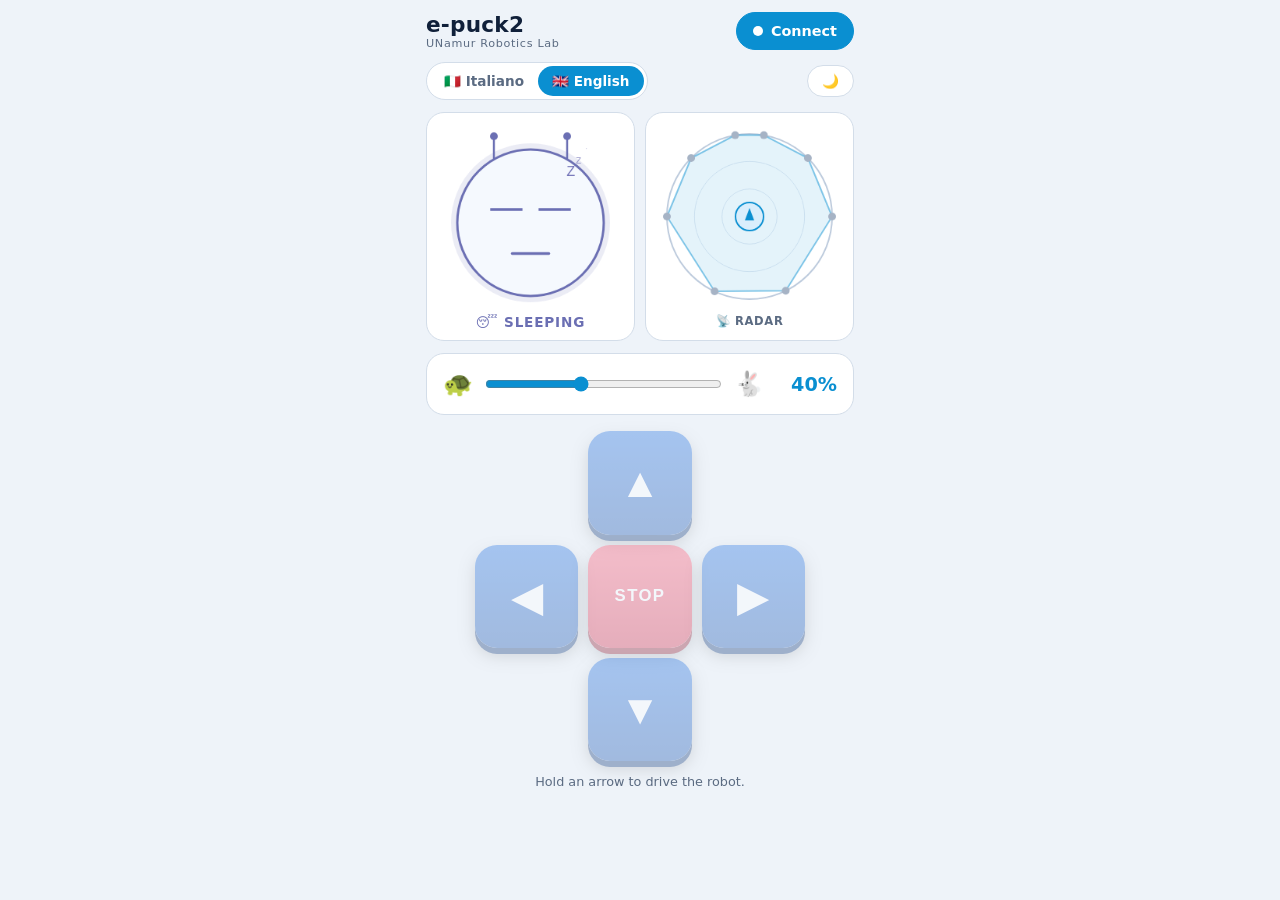
==== commit a007419e: "Turn control and operator page, language and theme switches, button shutdown, robot 12 replaces robo" ====
--- a/robot/blocky/mobile.html
+++ b/robot/blocky/mobile.html
@@ -9,7 +9,7 @@
   Kids' remote control for Maker Faire Rome 2026 — UNamur Robotics Lab.
   Only: robot face, proximity radar, arrows, speed slider, STOP.
   No pre-programmed demos, no LEDs/camera/raw sensor panels.
-  Connects automatically to the robot that served this page.
+  Connect / Disconnect button; Italiano / English; light / dark theme.
   The full version of this page is kept as mobile-full.html.
 -->
 <style>
@@ -20,10 +20,38 @@
     --text: #eaf2ff;
     --muted: #7d8ba3;
     --accent: #2ec5ff;
+    --on-accent: #04121f;
     --green: #22e08a;
     --yellow: #ffd23f;
     --red: #ff4d6a;
-  }
+    --track: #2a3b58;
+  }
+  :root[data-theme="light"] {
+    --bg: #eef3f9;
+    --panel: #ffffff;
+    --border: #d3dde9;
+    --text: #10203a;
+    --muted: #5b6b82;
+    --accent: #0a8fd1;
+    --on-accent: #ffffff;
+    --green: #0f9d63;
+    --yellow: #b88a00;
+    --red: #e0304f;
+    --track: #c9d5e4;
+  }
+
+  /* Language + theme switches */
+  .tools { display: flex; justify-content: space-between; align-items: center; gap: 10px; }
+  .seg {
+    display: flex; background: var(--panel); border: 1px solid var(--border);
+    border-radius: 999px; padding: 3px;
+  }
+  .seg button, .theme-btn {
+    font: inherit; font-size: 0.85rem; font-weight: 700; border: 0; cursor: pointer;
+    color: var(--muted); background: transparent; border-radius: 999px; padding: 7px 14px;
+  }
+  .seg button.on { background: var(--accent); color: var(--on-accent); }
+  .theme-btn { background: var(--panel); border: 1px solid var(--border); color: var(--text); padding: 7px 14px; }
   * { box-sizing: border-box; margin: 0; padding: 0; -webkit-tap-highlight-color: transparent; }
   html, body { height: 100%; }
   body {
@@ -52,11 +80,13 @@
   .robot-name small { display: block; font-size: 0.7rem; font-weight: 500; color: var(--muted); letter-spacing: 0.06em; }
   .conn {
     display: flex; align-items: center; gap: 8px;
-    padding: 6px 12px; border-radius: 999px;
+    padding: 10px 16px; border-radius: 999px;
     background: var(--panel); border: 1px solid var(--border);
-    font-size: 0.8rem; font-weight: 600; color: var(--muted);
-    white-space: nowrap;
-  }
+    font: inherit; font-size: 0.9rem; font-weight: 700; color: var(--muted);
+    white-space: nowrap; cursor: pointer;
+  }
+  .conn.off  { color: var(--on-accent); background: var(--accent); border-color: var(--accent); }
+  .conn.off .dot { background: var(--on-accent); }
   .dot { width: 10px; height: 10px; border-radius: 50%; background: var(--muted); }
   .conn.ok   { color: var(--green); border-color: rgba(34,224,138,0.4); }
   .conn.ok .dot { background: var(--green); box-shadow: 0 0 8px var(--green); }
@@ -74,7 +104,7 @@
   }
   .ip-row button {
     padding: 10px 16px; border-radius: 10px; border: 0; font-weight: 700; font-size: 1rem;
-    background: var(--accent); color: #04121f;
+    background: var(--accent); color: var(--on-accent);
   }
 
   /* Face + radar */
@@ -130,6 +160,13 @@
   }
   .btn.stop:active { box-shadow: 0 2px 0 #8f1a2f; }
   .btn:disabled { opacity: 0.35; }
+  .notice {
+    display: none; text-align: center; font-weight: 800; font-size: 1.05rem; line-height: 1.35;
+    padding: 14px 16px; border-radius: 16px;
+    background: var(--panel); border: 2px solid var(--yellow); color: var(--text);
+  }
+  .notice.show { display: block; }
+  .notice.ended { border-color: var(--accent); }
   .hint { text-align: center; font-size: 0.8rem; color: var(--muted); line-height: 1.4; }
 </style>
 </head>
@@ -138,8 +175,18 @@
 
   <header>
     <div class="robot-name" id="robotName">e-puck2<small>UNamur Robotics Lab</small></div>
-    <div class="conn wait" id="conn"><span class="dot"></span><span id="connText">…</span></div>
+    <button class="conn off" id="conn" onclick="toggleConnect()"><span class="dot"></span><span id="connText">Connetti</span></button>
   </header>
+
+  <div class="tools">
+    <div class="seg" role="group" aria-label="Lingua / Language">
+      <button id="langIt" onclick="setLang('it')">🇮🇹 Italiano</button>
+      <button id="langEn" onclick="setLang('en')">🇬🇧 English</button>
+    </div>
+    <button class="theme-btn" id="themeBtn" onclick="toggleTheme()">🌙</button>
+  </div>
+
+  <div class="notice" id="notice" role="status" aria-live="polite"></div>
 
   <div class="ip-row" id="ipRow">
     <input id="ipInput" type="text" inputmode="decimal" placeholder="192.168.0.111">
@@ -176,7 +223,7 @@
     <div></div>
   </div>
 
-  <p class="hint">Tieni premuta una freccia per muovere il robot.<br>Hold an arrow to drive the robot.</p>
+  <p class="hint" id="hint">Tieni premuta una freccia per muovere il robot.</p>
 </div>
 
 <script>
@@ -188,19 +235,153 @@
   '192.168.0.125': 25,
 };
 
+// ── Language ────────────────────────────────────────────────────────────
+const STRINGS = {
+  it: {
+    connect: 'Connetti', disconnect: 'Disconnetti', connecting: 'Connessione…', retry: 'Riprova',
+    hint: 'Tieni premuta una freccia per muovere il robot.',
+    busy: '⏳ Robot occupato — aspetta il tuo turno!',
+    ended: '👋 Turno finito! Grazie per aver giocato.',
+    blocked: '⏳ Aspetta un momento prima di giocare di nuovo.',
+    fwd: 'Avanti', back: 'Indietro', left: 'Sinistra', right: 'Destra',
+    light: 'Tema chiaro', dark: 'Tema scuro',
+    moods: { happy: '😊 FELICE', worried: '😟 ATTENTO', scared: '😱 AIUTO!', curious: '🤔 CURIOSO', dizzy: '😵 GIRA LA TESTA', sleeping: '😴 DORME' },
+  },
+  en: {
+    connect: 'Connect', disconnect: 'Disconnect', connecting: 'Connecting…', retry: 'Try again',
+    hint: 'Hold an arrow to drive the robot.',
+    busy: '⏳ Robot busy — wait for your turn!',
+    ended: '👋 Your turn is over! Thanks for playing.',
+    blocked: '⏳ Please wait a moment before playing again.',
+    fwd: 'Forward', back: 'Back', left: 'Left', right: 'Right',
+    light: 'Light theme', dark: 'Dark theme',
+    moods: { happy: '😊 HAPPY', worried: '😟 CAREFUL', scared: '😱 HELP!', curious: '🤔 CURIOUS', dizzy: '😵 DIZZY', sleeping: '😴 SLEEPING' },
+  },
+};
+
+// Remember choices on this phone (storage may be blocked — never required)
+function load(key) { try { return localStorage.getItem(key); } catch (e) { return null; } }
+function save(key, v) { try { localStorage.setItem(key, v); } catch (e) {} }
+
+let lang = load('mfr-lang') || ((navigator.language || '').toLowerCase().startsWith('en') ? 'en' : 'it');
+function t(key) { return STRINGS[lang][key]; }
+
+function setLang(l) {
+  lang = STRINGS[l] ? l : 'it';
+  save('mfr-lang', lang);
+  document.documentElement.lang = lang;
+  document.getElementById('langIt').classList.toggle('on', lang === 'it');
+  document.getElementById('langEn').classList.toggle('on', lang === 'en');
+  document.getElementById('hint').textContent = t('hint');
+  showNotice(noticeKey);
+  const labels = { forward: 'fwd', backward: 'back', left: 'left', right: 'right' };
+  document.querySelectorAll('.btn[data-dir]').forEach(b => b.setAttribute('aria-label', t(labels[b.dataset.dir])));
+  setConn(document.getElementById('conn').className.replace('conn', '').trim() || 'off', connKey);
+  updateThemeBtn();
+}
+
+// ── Theme ───────────────────────────────────────────────────────────────
+const PALETTES = {
+  dark: {
+    ring: '#1b2740', ringOuter: '#2a3b58', idle: '#3d4d66', body: '#123a63', accent: '#2ec5ff',
+    head: '#0d1b30', eye: '#12284a', mouth: '#2a0610', zzz: '160,160,230',
+    moods: { happy: '#22e08a', worried: '#ffd23f', scared: '#ff4d6a', curious: '#2ec5ff', dizzy: '#ffd23f', sleeping: '#6b6fb3' },
+  },
+  light: {
+    ring: '#e1e8f2', ringOuter: '#bccadc', idle: '#a6b3c5', body: '#d9eefc', accent: '#0a8fd1',
+    head: '#f5f9fe', eye: '#e4eefa', mouth: '#ffdfe4', zzz: '90,90,170',
+    moods: { happy: '#0f9d63', worried: '#c48f00', scared: '#e0304f', curious: '#0a8fd1', dizzy: '#c48f00', sleeping: '#6b6fb3' },
+  },
+};
+let theme = load('mfr-theme') ||
+  (window.matchMedia && matchMedia('(prefers-color-scheme: light)').matches ? 'light' : 'dark');
+function pal() { return PALETTES[theme]; }
+
+function applyTheme() {
+  document.documentElement.dataset.theme = theme;
+  const meta = document.querySelector('meta[name=theme-color]');
+  if (meta) meta.content = theme === 'light' ? '#eef3f9' : '#0b1320';
+  updateThemeBtn();
+}
+function updateThemeBtn() {
+  const b = document.getElementById('themeBtn');
+  b.textContent = theme === 'dark' ? '☀️' : '🌙';          // shows the theme you'll switch to
+  b.setAttribute('aria-label', t(theme === 'dark' ? 'light' : 'dark'));
+  b.title = b.getAttribute('aria-label');
+}
+function toggleTheme() {
+  theme = theme === 'dark' ? 'light' : 'dark';
+  save('mfr-theme', theme);
+  applyTheme();
+}
+
 // ── Connection ──────────────────────────────────────────────────────────
 // When the page is opened from a robot (QR code), that robot is the target.
 let robotHost = (location.protocol.startsWith('http') && location.hostname) ? location.hostname : '';
 let ws = null;
 let connected = false;
-let reconnectTimer = null;
+// Turn control: 'you' = this phone drives, 'busy' = another phone drives,
+// 'blocked' = the operator ended this phone's turn. Robots with the old
+// server.py don't know about turns, so this phone simply drives ('legacy').
+let turn = 'none';
+let legacy = false;
+let claiming = false;
+let noticeKey = null;
+
+function myTurn() { return connected && (legacy || turn === 'you'); }
+
+function showNotice(key) {
+  noticeKey = key;
+  const el = document.getElementById('notice');
+  el.className = 'notice' + (key ? ' show' : '') + (key === 'ended' ? ' ended' : '');
+  el.textContent = key ? t(key) : '';
+}
+
+function applyTurn(st) {
+  const was = turn;
+  turn = st;
+  if (st === 'free') { claimTurn(); return; }      // robot is free → ask to drive
+  if (st !== 'you' && activeDir) stopDriving();
+  setPadEnabled(myTurn());
+  if (st === 'you')          showNotice(null);
+  else if (st === 'busy')    showNotice('busy');
+  else if (st === 'blocked') showNotice(was === 'you' || noticeKey === 'ended' ? 'ended' : 'blocked');
+}
+
+// A blocked phone checks back now and then, in case its wait is over
+setInterval(() => { if (connected && turn === 'blocked' && !legacy) claimTurn(); }, 15000);
+
+function claimTurn() {
+  if (!connected || claiming) return;
+  claiming = true;
+  fetch(base() + '/turn/claim', { method: 'POST' })
+    .then(r => {
+      if (r.status === 404) { legacy = true; return { turn: 'you' }; }   // old server.py
+      return r.json();
+    })
+    .then(d => { claiming = false; if (connected) applyTurn(d.turn === 'free' ? 'busy' : d.turn); })
+    .catch(() => { claiming = false; });
+}
 
 function base() { return 'http://' + robotHost + ':5000'; }
 
-function setConn(state, text) {
+// Tap the header button to connect / disconnect
+function toggleConnect() {
+  if (ws) disconnect();
+  else connect();
+}
+
+function setPadEnabled(on) {
+  document.querySelectorAll('.pad .btn').forEach(b => { b.disabled = !on; });
+}
+
+
+let connKey = 'connect';
+function setConn(state, key) {
   const el = document.getElementById('conn');
   el.className = 'conn ' + state;
-  document.getElementById('connText').textContent = text;
+  connKey = key;
+  document.getElementById('connText').textContent = key === 'ip' ? 'IP?' : t(key);
 }
 
 function showRobotName() {
@@ -212,36 +393,60 @@
 function connect() {
   if (!robotHost) {
     document.getElementById('ipRow').classList.add('show');
-    setConn('bad', 'IP?');
+    setConn('bad', 'ip');
     return;
   }
   showRobotName();
-  setConn('wait', 'Connessione…');
-  try { ws = new WebSocket('ws://' + robotHost + ':5000/ws'); }
-  catch (e) { scheduleReconnect(); return; }
-
-  ws.onopen = () => {
+  setConn('wait', 'connecting');
+  let sock;
+  try { sock = new WebSocket('ws://' + robotHost + ':5000/ws'); }
+  catch (e) { onDisconnected(true); return; }
+  ws = sock;
+
+  sock.onopen = () => {
+    if (ws !== sock) return;
     connected = true;
-    setConn('ok', 'Connesso');
-    sendMotors(0, 0);
+    turn = 'none'; legacy = false;
+    setConn('ok', 'disconnect');
+    setPadEnabled(false);
+    claimTurn();
   };
-  ws.onmessage = (evt) => {
+  sock.onmessage = (evt) => {
     let msg; try { msg = JSON.parse(evt.data); } catch (e) { return; }
     if (msg.type === 'sensors' && msg.data) onSensors(msg.data);
+    if (msg.type === 'turn' && !legacy) applyTurn(msg.state);
   };
-  ws.onclose = () => {
-    connected = false;
-    stopDriving();
-    setConn('bad', 'Offline');
-    _ps = [0,0,0,0,0,0,0,0];
-    scheduleReconnect();
-  };
-  ws.onerror = () => { try { ws.close(); } catch (e) {} };
-}
-
-function scheduleReconnect() {
-  clearTimeout(reconnectTimer);
-  reconnectTimer = setTimeout(connect, 2000);
+  sock.onclose = () => { if (ws === sock) onDisconnected(!connected); };
+  sock.onerror = () => { try { sock.close(); } catch (e) {} };
+}
+
+// Manual disconnect: stop the robot first, then close
+function disconnect() {
+  stopDriving();
+  if (connected && turn === 'you' && !legacy) {
+    fetch(base() + '/turn/release', { method: 'POST', keepalive: true }).catch(() => {});
+  }
+  const sock = ws;
+  ws = null;
+  if (sock) { try { sock.close(); } catch (e) {} }
+  onDisconnected(false);
+}
+
+// failed = true when the robot couldn't be reached at all
+function onDisconnected(failed) {
+  if (activeDir) stopDriving();
+  ws = null;
+  connected = false;
+  turn = 'none';
+  if (noticeKey !== 'ended') showNotice(null);   // keep "turn over" visible
+  setPadEnabled(false);
+  _ps = [0,0,0,0,0,0,0,0];
+  face.maxPs = 0;
+  if (failed) {
+    setConn('bad', 'retry');            // tap to try again
+  } else {
+    setConn('off', 'connect');
+  }
 }
 
 function manualConnect() {
@@ -249,7 +454,7 @@
   if (!ip) return;
   robotHost = ip;
   document.getElementById('ipRow').classList.remove('show');
-  if (ws) { ws.onclose = null; try { ws.close(); } catch (e) {} }
+  if (ws) disconnect();
   connect();
 }
 
@@ -310,12 +515,14 @@
 }
 
 function sendMotors(left, right) {
-  if (!robotHost) return;
+  if (!robotHost || !myTurn()) return;
   fetch(base() + '/motors', {
     method: 'POST',
     headers: { 'Content-Type': 'application/json' },
     body: JSON.stringify({ left: Math.round(left), right: Math.round(right) }),
     keepalive: true,
+  }).then(r => {
+    if (r.status === 403) return r.json().then(d => { if (d.turn && !legacy) applyTurn(d.turn); });
   }).catch(() => {});
 }
 
@@ -345,18 +552,19 @@
   const c = document.getElementById('radarCanvas');
   const ctx = c.getContext('2d');
   const W = c.width, H = c.height, cx = W / 2, cy = H / 2, R = W / 2 - 14;
+  const P = pal(), A = P.accent;
   ctx.clearRect(0, 0, W, H);
 
   for (let r = 1; r <= 3; r++) {
     ctx.beginPath(); ctx.arc(cx, cy, R * r / 3, 0, Math.PI * 2);
-    ctx.strokeStyle = r === 3 ? '#2a3b58' : '#1b2740'; ctx.lineWidth = r === 3 ? 2 : 1; ctx.stroke();
+    ctx.strokeStyle = r === 3 ? P.ringOuter : P.ring; ctx.lineWidth = r === 3 ? 2 : 1; ctx.stroke();
   }
 
   if (connected) {
     sweep = (sweep + 2) % 360;
     const sa = (sweep - 90) * Math.PI / 180;
     ctx.beginPath(); ctx.moveTo(cx, cy); ctx.arc(cx, cy, R, sa - 0.6, sa); ctx.closePath();
-    ctx.fillStyle = 'rgba(46,197,255,0.08)'; ctx.fill();
+    ctx.fillStyle = A + '18'; ctx.fill();
   }
 
   const pts = PS_ANGLES.map((deg, i) => {
@@ -368,11 +576,11 @@
 
   ctx.beginPath(); ctx.moveTo(pts[0].x, pts[0].y);
   pts.slice(1).forEach(p => ctx.lineTo(p.x, p.y)); ctx.closePath();
-  ctx.fillStyle = 'rgba(46,197,255,0.10)'; ctx.fill();
-  ctx.strokeStyle = 'rgba(46,197,255,0.5)'; ctx.lineWidth = 2; ctx.stroke();
+  ctx.fillStyle = A + '1c'; ctx.fill();
+  ctx.strokeStyle = A + '80'; ctx.lineWidth = 2; ctx.stroke();
 
   pts.forEach(p => {
-    const col = p.n < 0.05 ? '#3d4d66' : p.n < 0.25 ? '#22e08a' : p.n < 0.6 ? '#ffd23f' : '#ff4d6a';
+    const col = p.n < 0.05 ? P.idle : p.n < 0.25 ? P.moods.happy : p.n < 0.6 ? P.moods.worried : P.moods.scared;
     if (p.n > 0.05) {
       ctx.beginPath(); ctx.arc(p.x, p.y, 10 + p.n * 10, 0, Math.PI * 2);
       ctx.fillStyle = col + '33'; ctx.fill();
@@ -383,10 +591,10 @@
 
   // Robot in the middle, arrow = front
   ctx.beginPath(); ctx.arc(cx, cy, 18, 0, Math.PI * 2);
-  ctx.fillStyle = '#123a63'; ctx.fill();
-  ctx.strokeStyle = '#2ec5ff'; ctx.lineWidth = 2; ctx.stroke();
+  ctx.fillStyle = P.body; ctx.fill();
+  ctx.strokeStyle = A; ctx.lineWidth = 2; ctx.stroke();
   ctx.beginPath(); ctx.moveTo(cx, cy - 11); ctx.lineTo(cx - 6, cy + 5); ctx.lineTo(cx + 6, cy + 5); ctx.closePath();
-  ctx.fillStyle = '#2ec5ff'; ctx.fill();
+  ctx.fillStyle = A; ctx.fill();
 }
 
 // ── Face ────────────────────────────────────────────────────────────────
@@ -405,15 +613,14 @@
   return 'happy';
 }
 
-const MOOD_TEXT  = { happy: '😊 FELICE', worried: '😟 ATTENTO', scared: '😱 AIUTO!', curious: '🤔 CURIOSO', dizzy: '😵 GIRA LA TESTA', sleeping: '😴 DORME' };
-const MOOD_COLOR = { happy: '#22e08a', worried: '#ffd23f', scared: '#ff4d6a', curious: '#2ec5ff', dizzy: '#ffd23f', sleeping: '#6b6fb3' };
 
 function drawFace() {
   const c = document.getElementById('faceCanvas');
   const ctx = c.getContext('2d');
   const W = c.width, H = c.height, cx = W / 2, cy = H / 2 + 8, R = W / 2 - 26;
   const mood = moodNow();
-  const col = MOOD_COLOR[mood];
+  const P = pal();
+  const col = P.moods[mood];
   animT += 0.04;
   ctx.clearRect(0, 0, W, H);
 
@@ -424,7 +631,7 @@
 
   // glow + head
   ctx.beginPath(); ctx.arc(0, 0, R + 8, 0, Math.PI * 2); ctx.fillStyle = col + '22'; ctx.fill();
-  ctx.beginPath(); ctx.arc(0, 0, R, 0, Math.PI * 2); ctx.fillStyle = '#0d1b30'; ctx.fill();
+  ctx.beginPath(); ctx.arc(0, 0, R, 0, Math.PI * 2); ctx.fillStyle = P.head; ctx.fill();
   ctx.strokeStyle = col; ctx.lineWidth = 3; ctx.stroke();
 
   // antennae
@@ -456,7 +663,7 @@
     }
     const eh = mood === 'scared' ? eR * 1.2 : mood === 'worried' ? eR * 0.8 : eR * 0.95;
     ctx.beginPath(); ctx.ellipse(ex, eY, eR, eh, 0, 0, Math.PI * 2);
-    ctx.fillStyle = '#12284a'; ctx.fill(); ctx.strokeStyle = col; ctx.lineWidth = 2; ctx.stroke();
+    ctx.fillStyle = P.eye; ctx.fill(); ctx.strokeStyle = col; ctx.lineWidth = 2; ctx.stroke();
     const pr = mood === 'scared' ? eR * 0.55 : eR * 0.45;
     ctx.beginPath(); ctx.arc(ex, eY, pr, 0, Math.PI * 2); ctx.fillStyle = col; ctx.fill();
     ctx.beginPath(); ctx.arc(ex - pr * 0.3, eY - pr * 0.3, pr * 0.28, 0, Math.PI * 2);
@@ -478,7 +685,7 @@
     ctx.moveTo(-mW, mY + 4); ctx.quadraticCurveTo(0, mY - R * 0.1, mW, mY + 4); ctx.stroke();
   } else if (mood === 'scared') {
     ctx.ellipse(0, mY, mW * 0.4, R * 0.15, 0, 0, Math.PI * 2);
-    ctx.fillStyle = '#2a0610'; ctx.fill(); ctx.stroke();
+    ctx.fillStyle = P.mouth; ctx.fill(); ctx.stroke();
   } else if (mood === 'dizzy') {
     ctx.moveTo(-mW, mY); ctx.bezierCurveTo(-mW * 0.5, mY - 10, mW * 0.5, mY + 10, mW, mY); ctx.stroke();
   } else if (mood === 'sleeping') {
@@ -486,7 +693,7 @@
     const z = (animT * 20) % 30;
     ['Z', 'z', '·'].forEach((t, i) => {
       ctx.font = (18 - i * 4) + 'px sans-serif';
-      ctx.fillStyle = 'rgba(160,160,230,' + (0.85 - i * 0.25) + ')';
+      ctx.fillStyle = 'rgba(' + P.zzz + ',' + (0.85 - i * 0.25) + ')';
       ctx.textAlign = 'center';
       ctx.fillText(t, R * 0.55 + i * 10, -R * 0.4 - z - i * 16);
     });
@@ -496,13 +703,21 @@
   ctx.restore();
 
   const lbl = document.getElementById('moodLabel');
-  lbl.textContent = MOOD_TEXT[mood];
+  lbl.textContent = t('moods')[mood];
   lbl.style.color = col;
 }
 
 (function loop() { drawFace(); drawRadar(); requestAnimationFrame(loop); })();
 
-connect();
+// Start disconnected; the visitor taps "Connect"
+applyTheme();
+setLang(lang);
+setPadEnabled(false);
+showRobotName();
+if (!robotHost) {
+  document.getElementById('ipRow').classList.add('show');
+  setConn('bad', 'ip');
+}
 </script>
 </body>
 </html>
